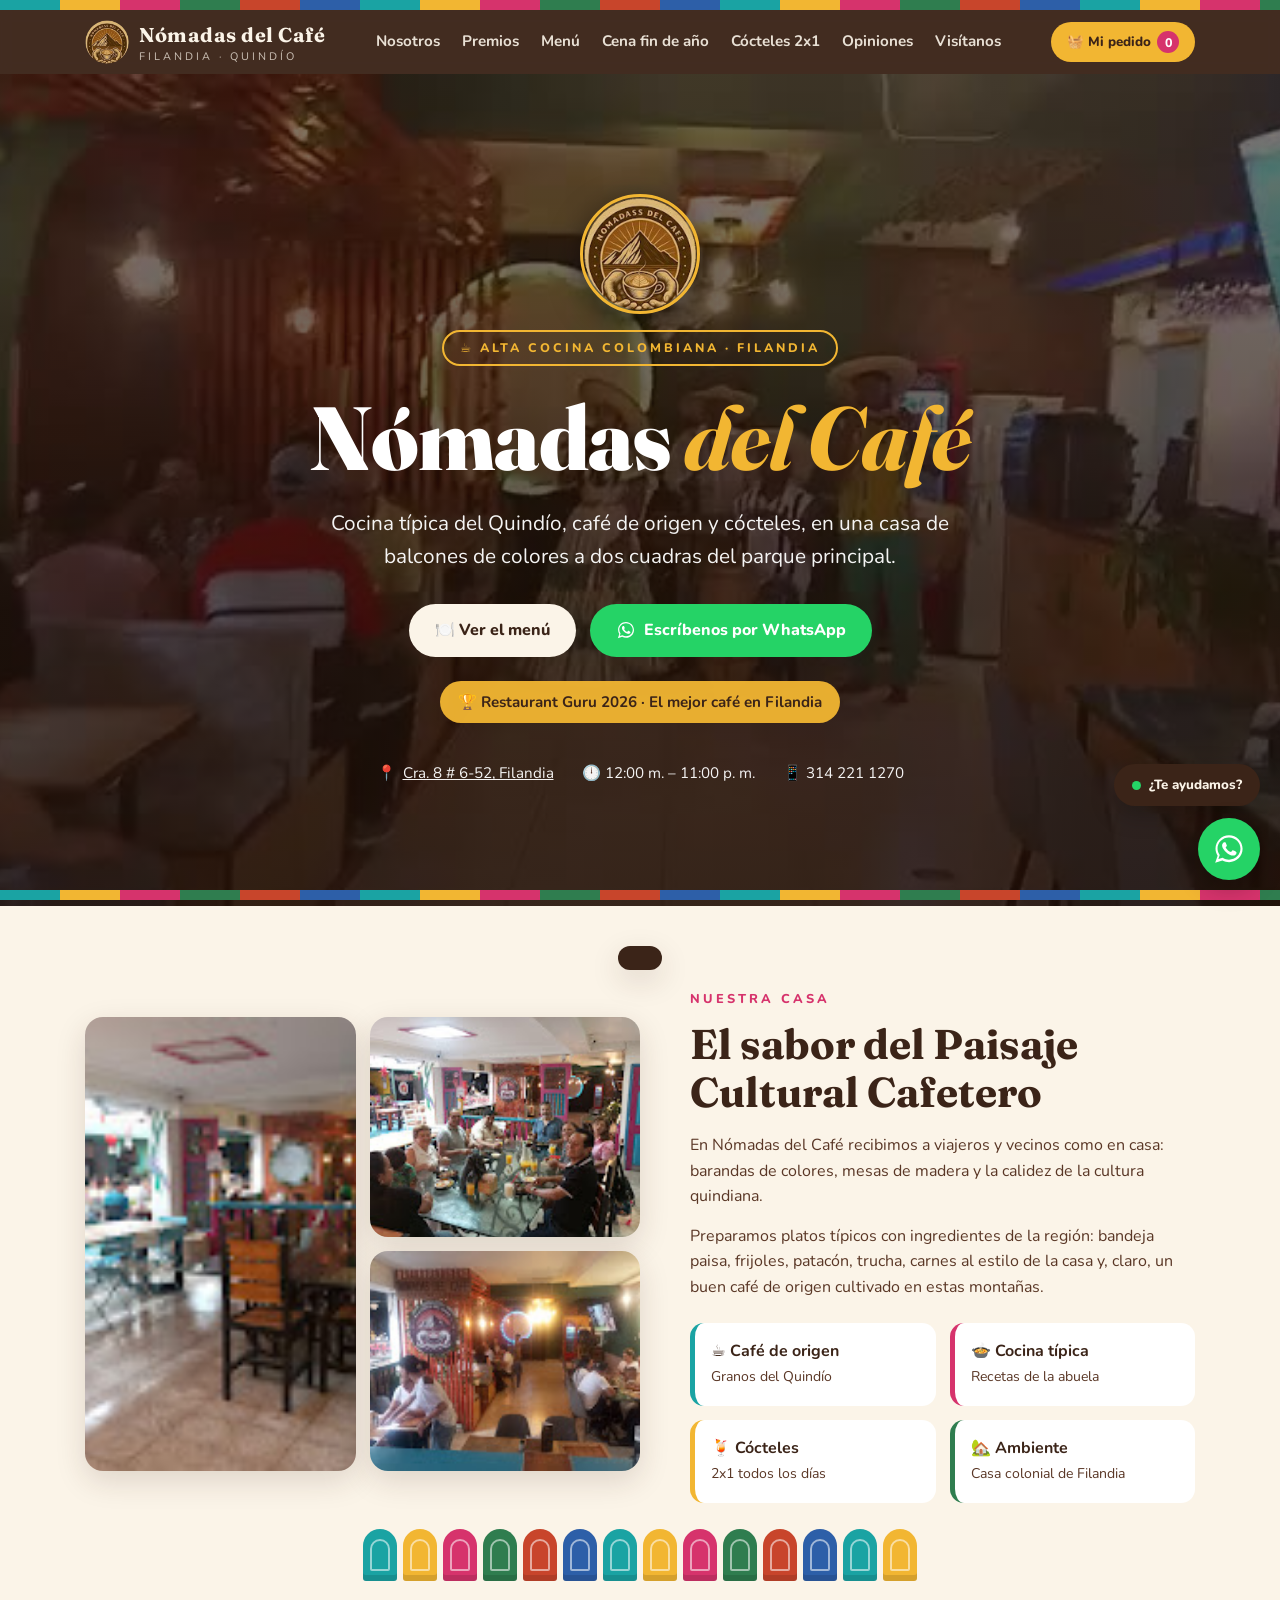
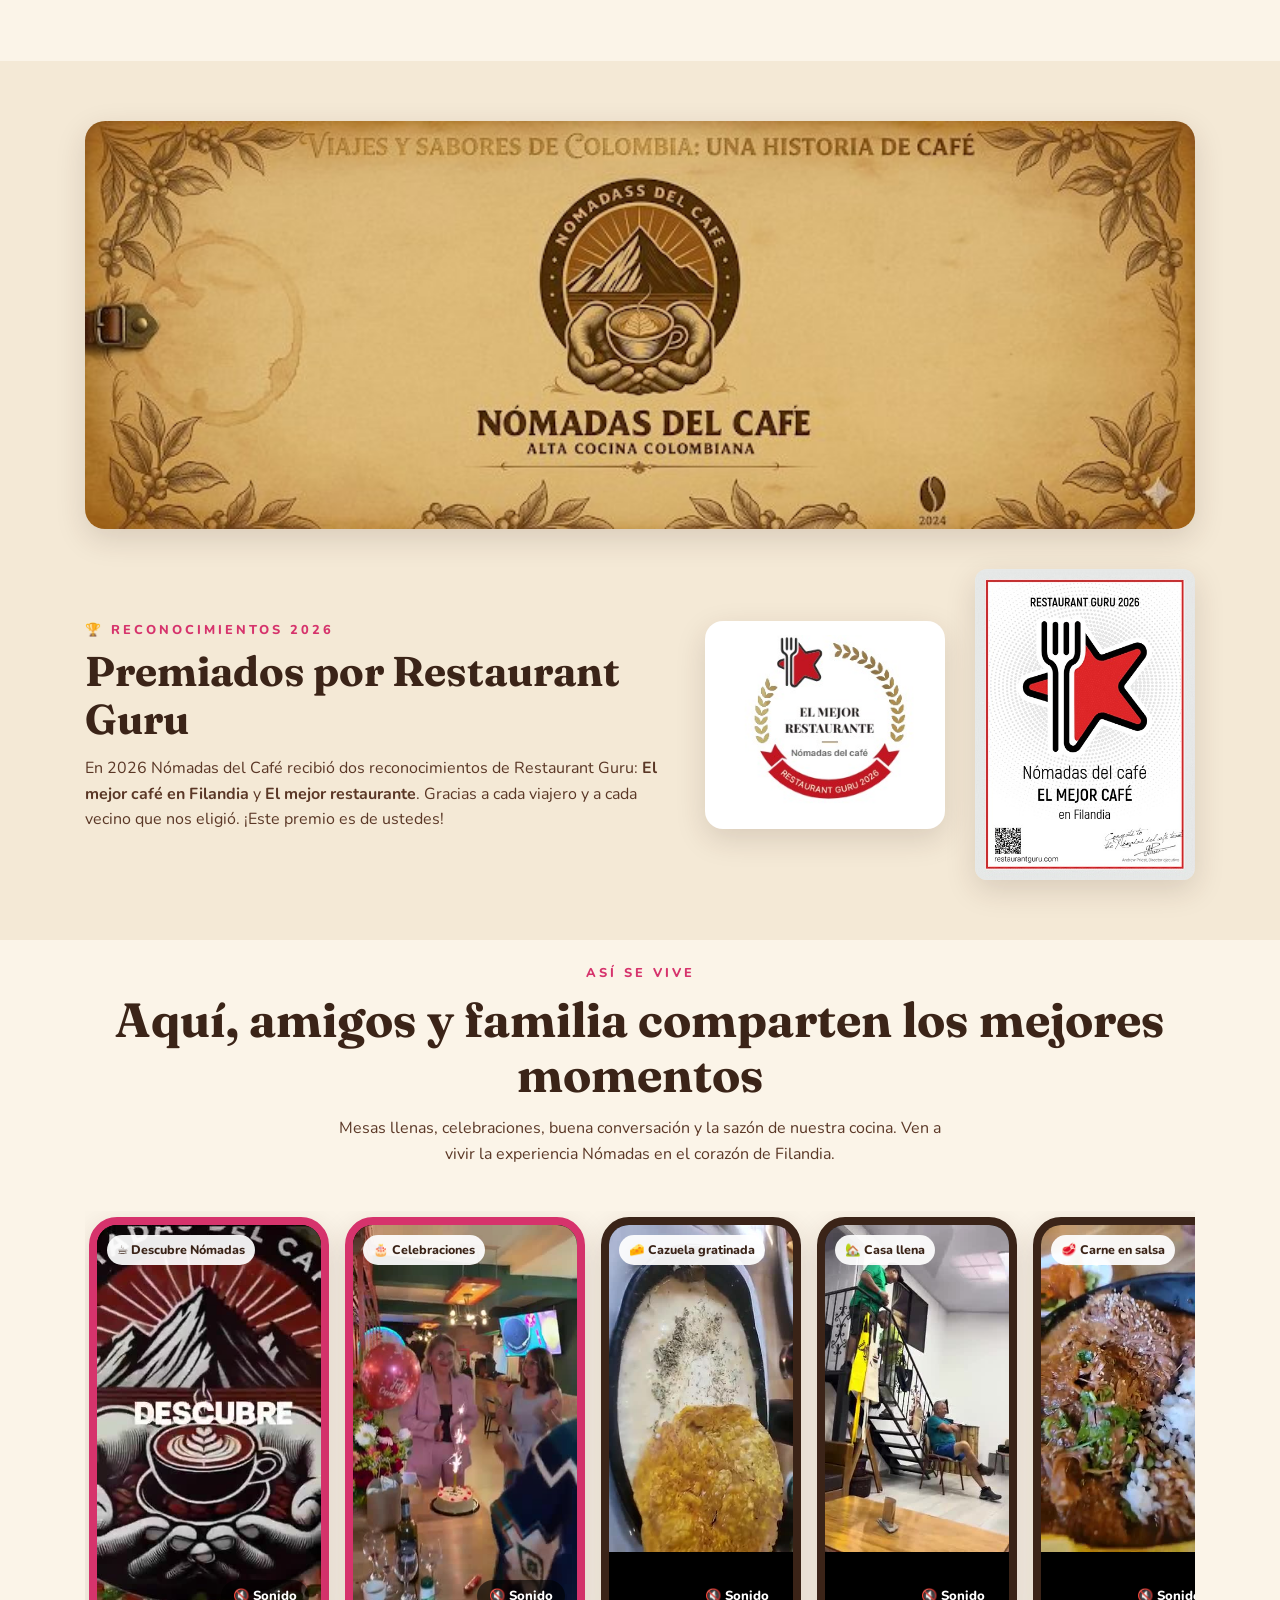
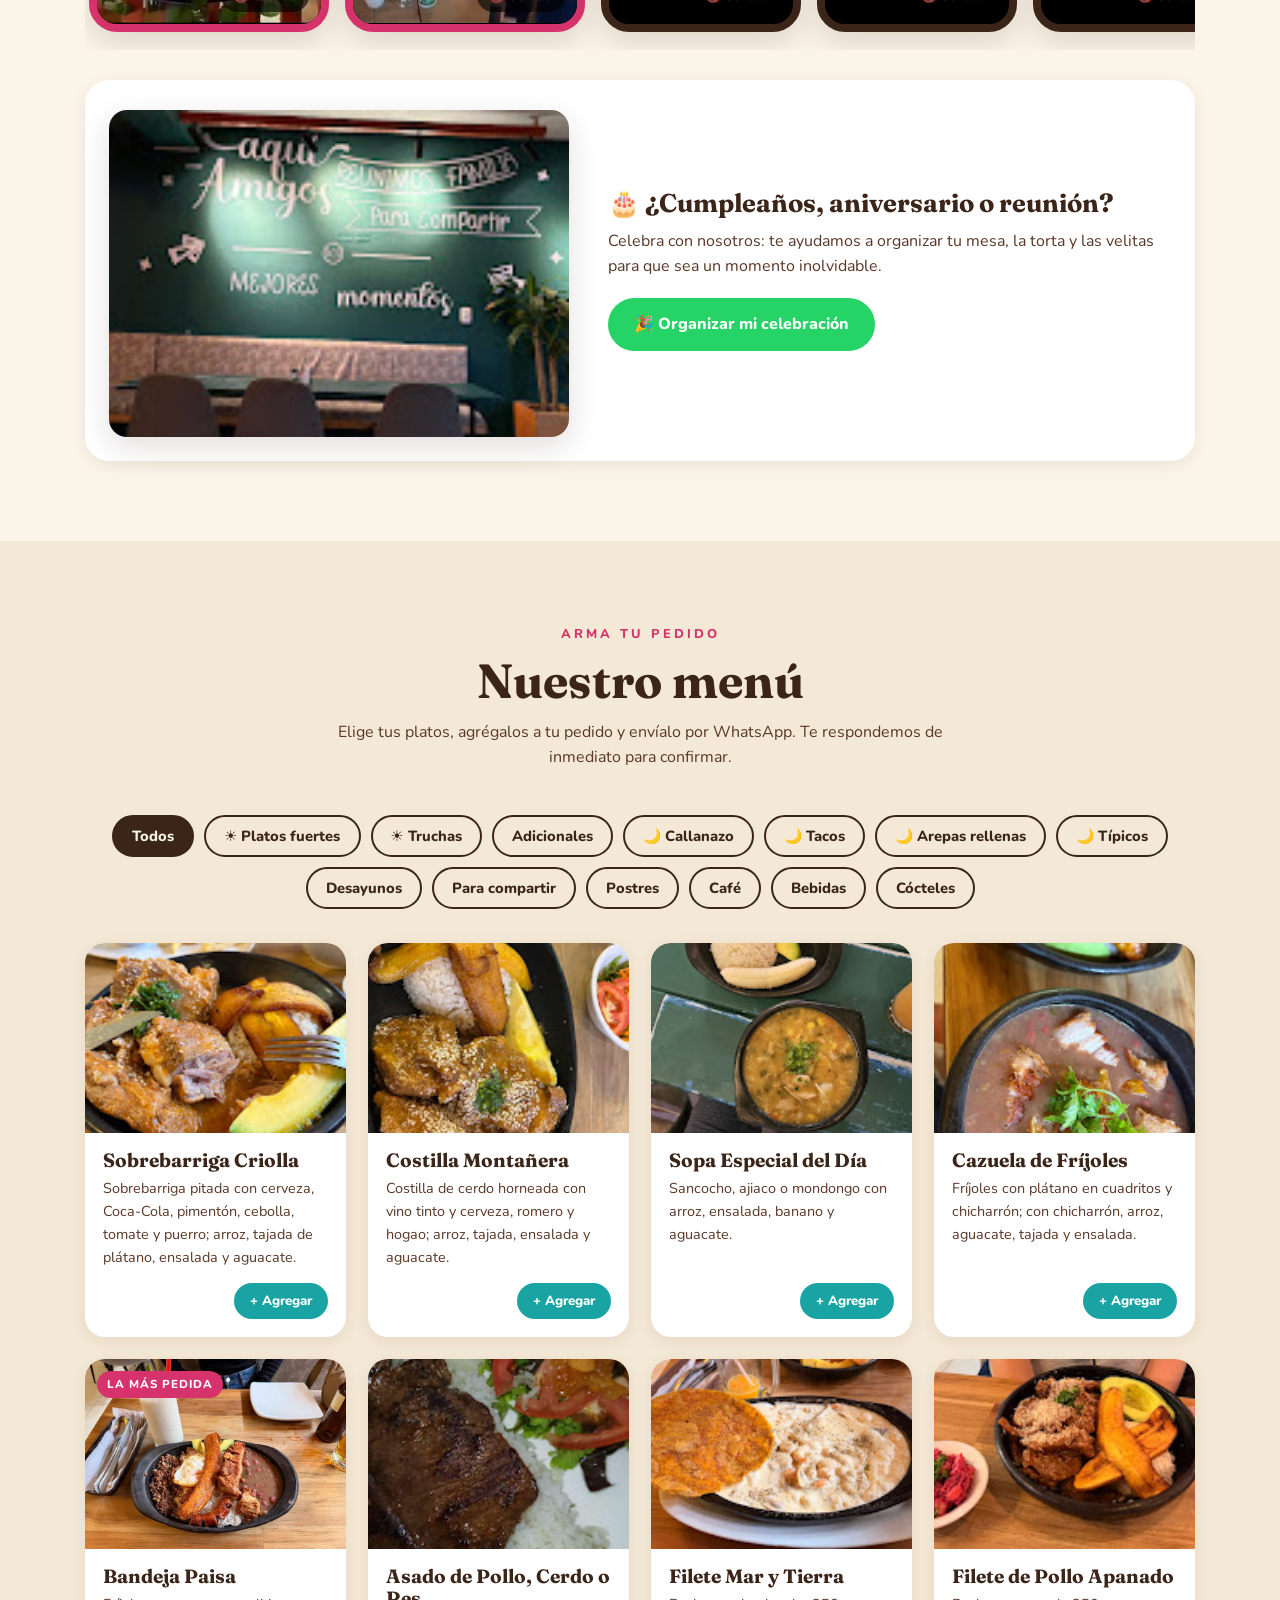
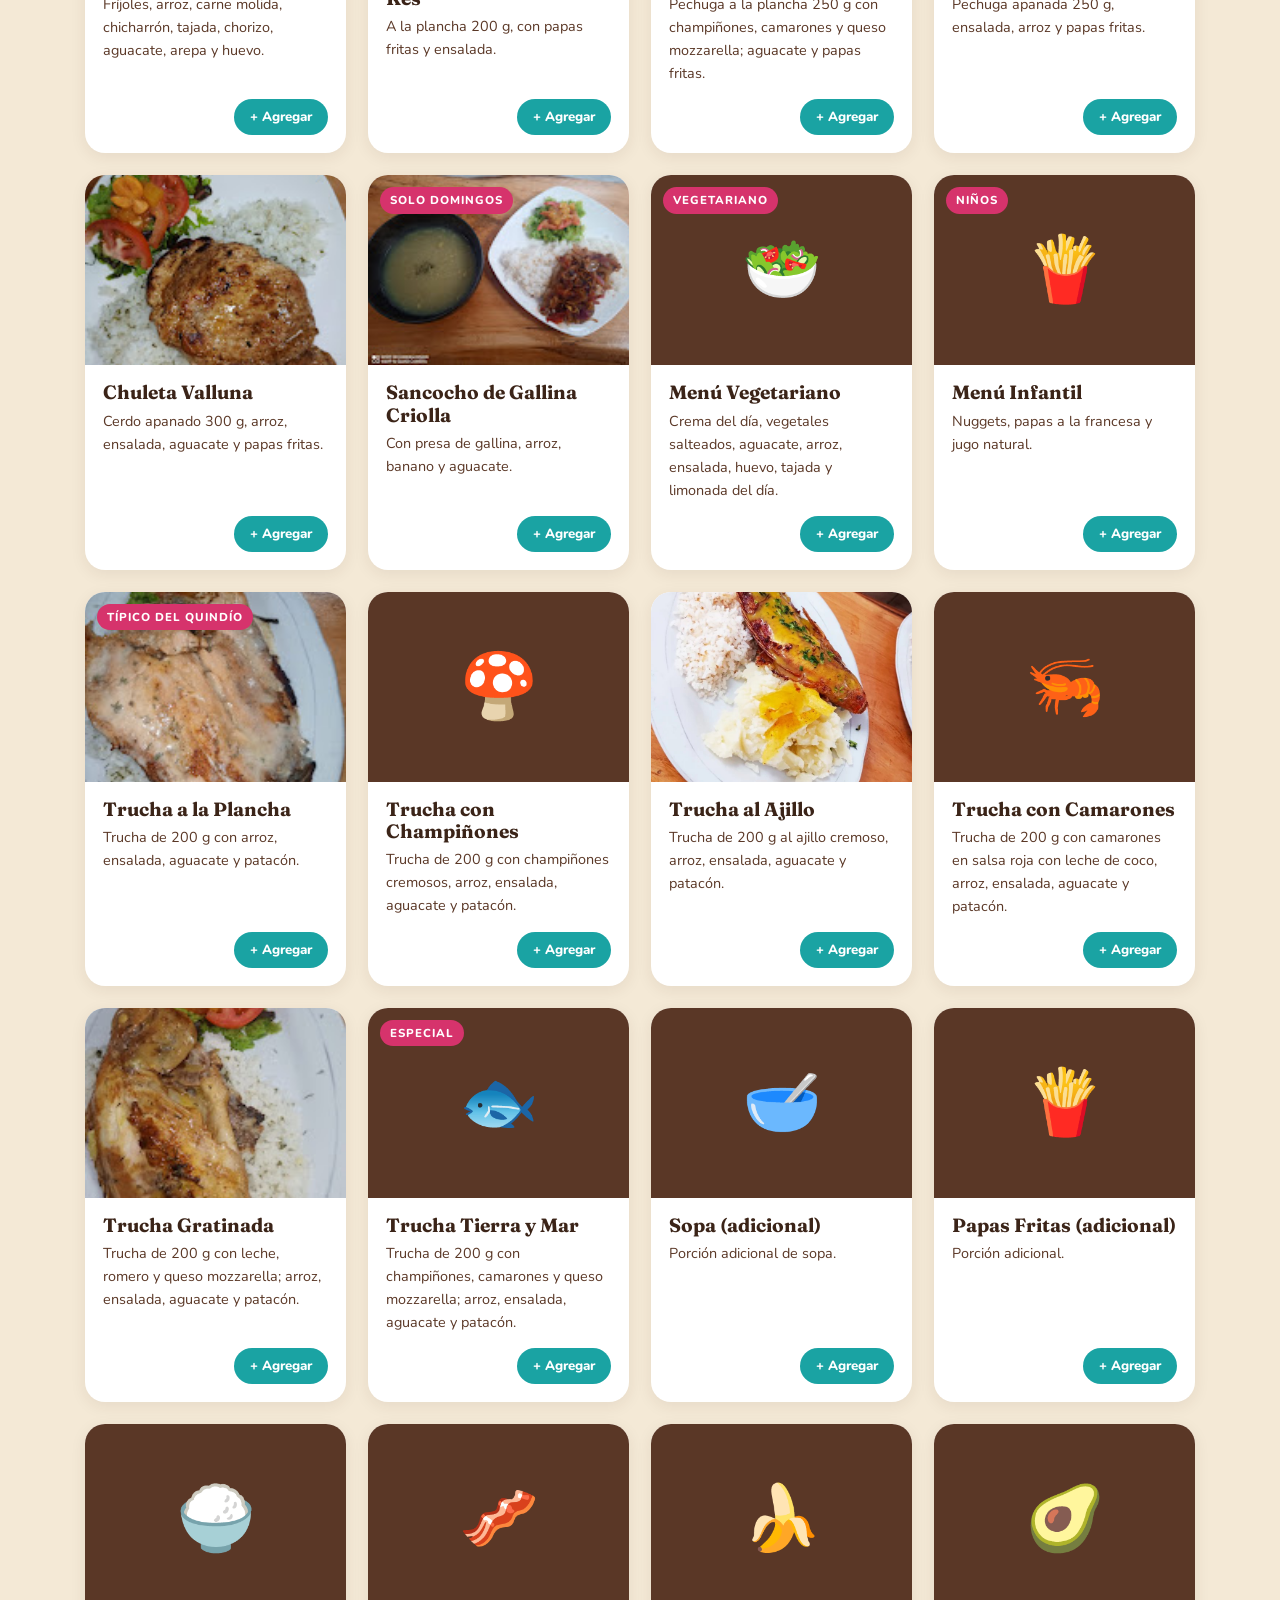
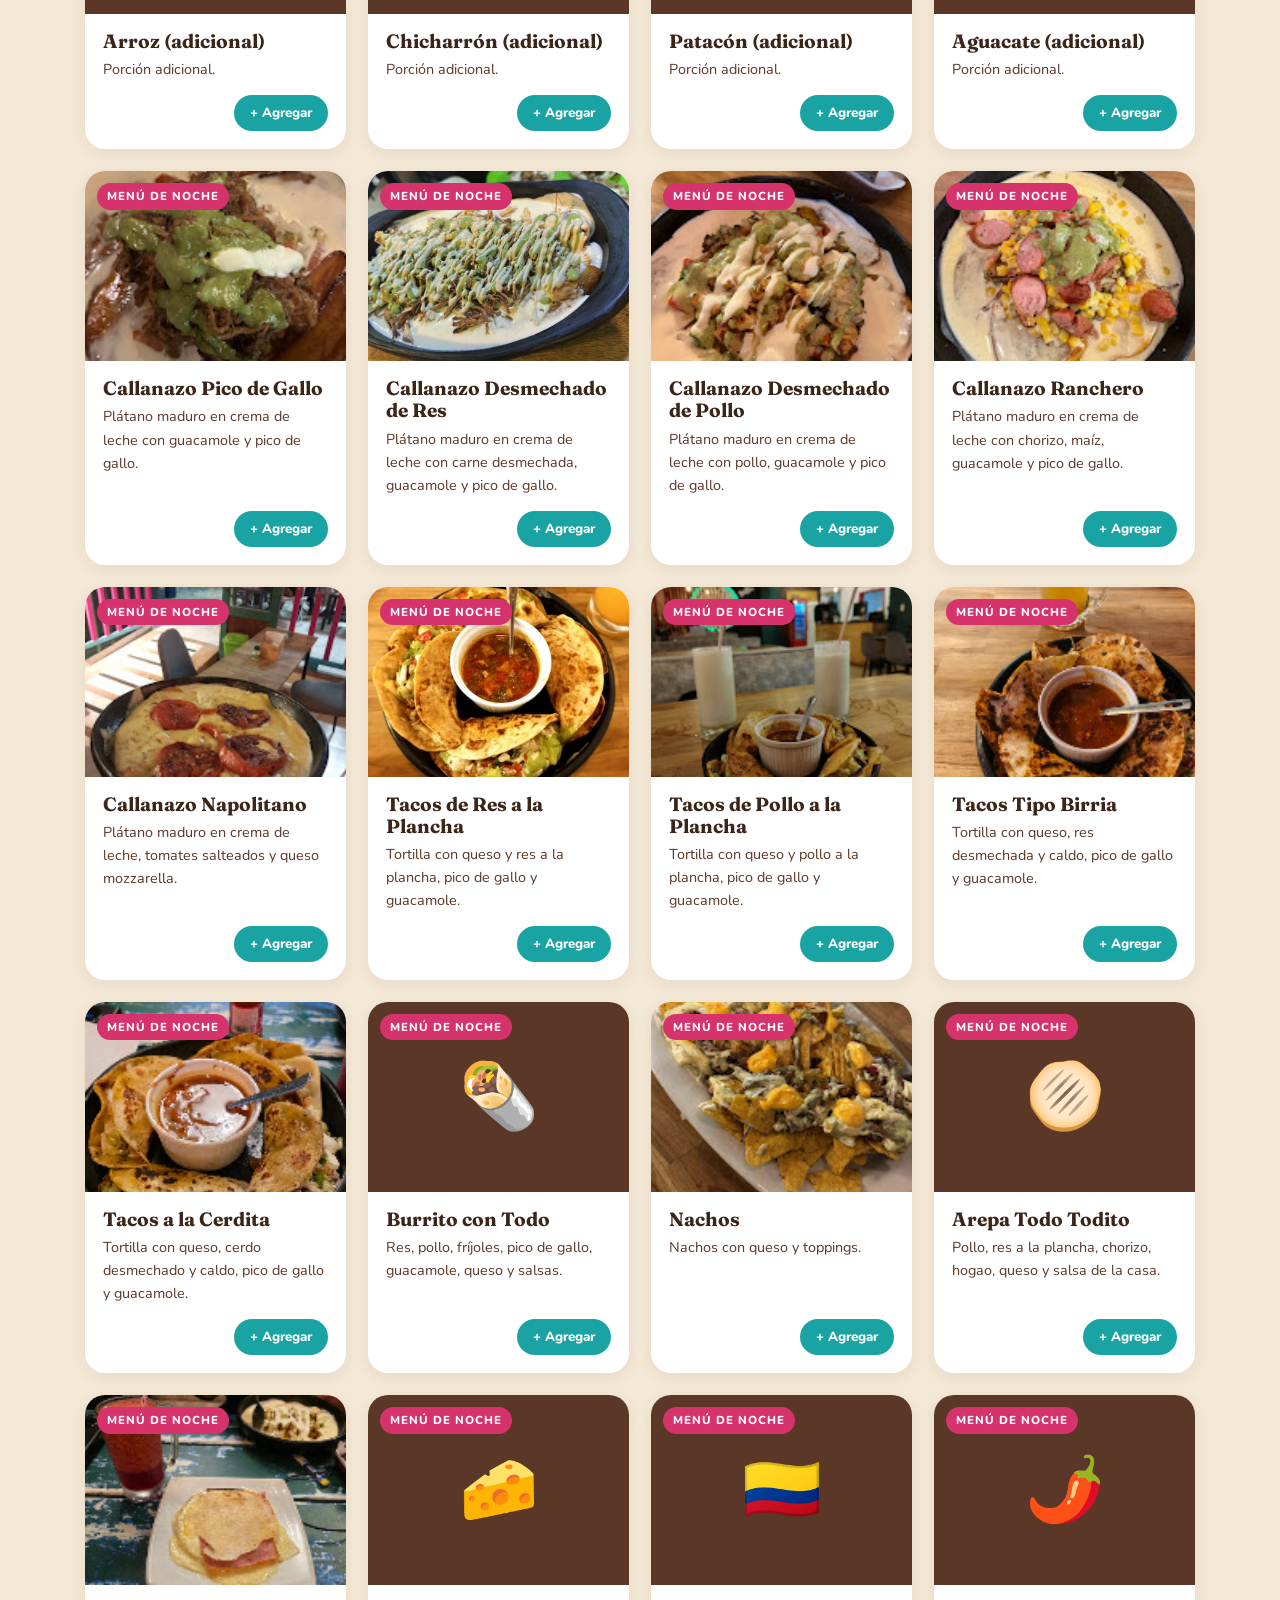
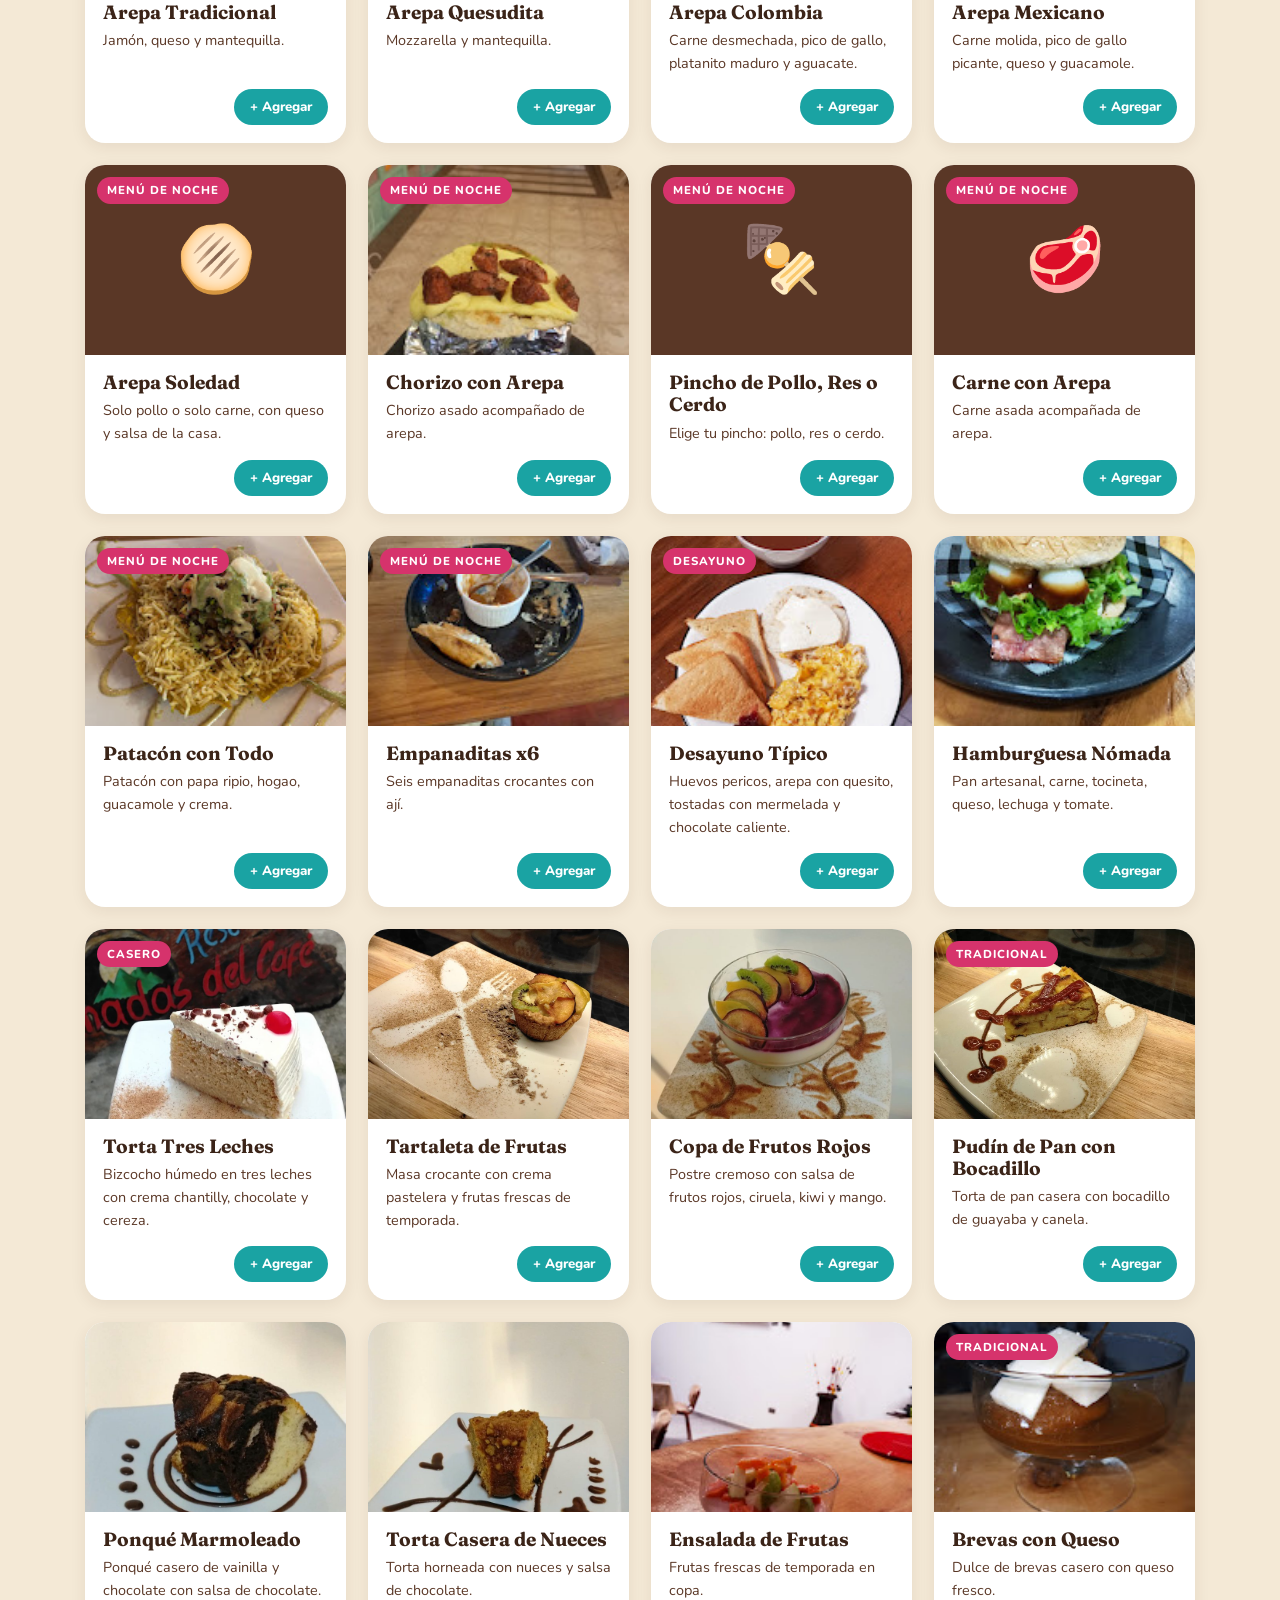
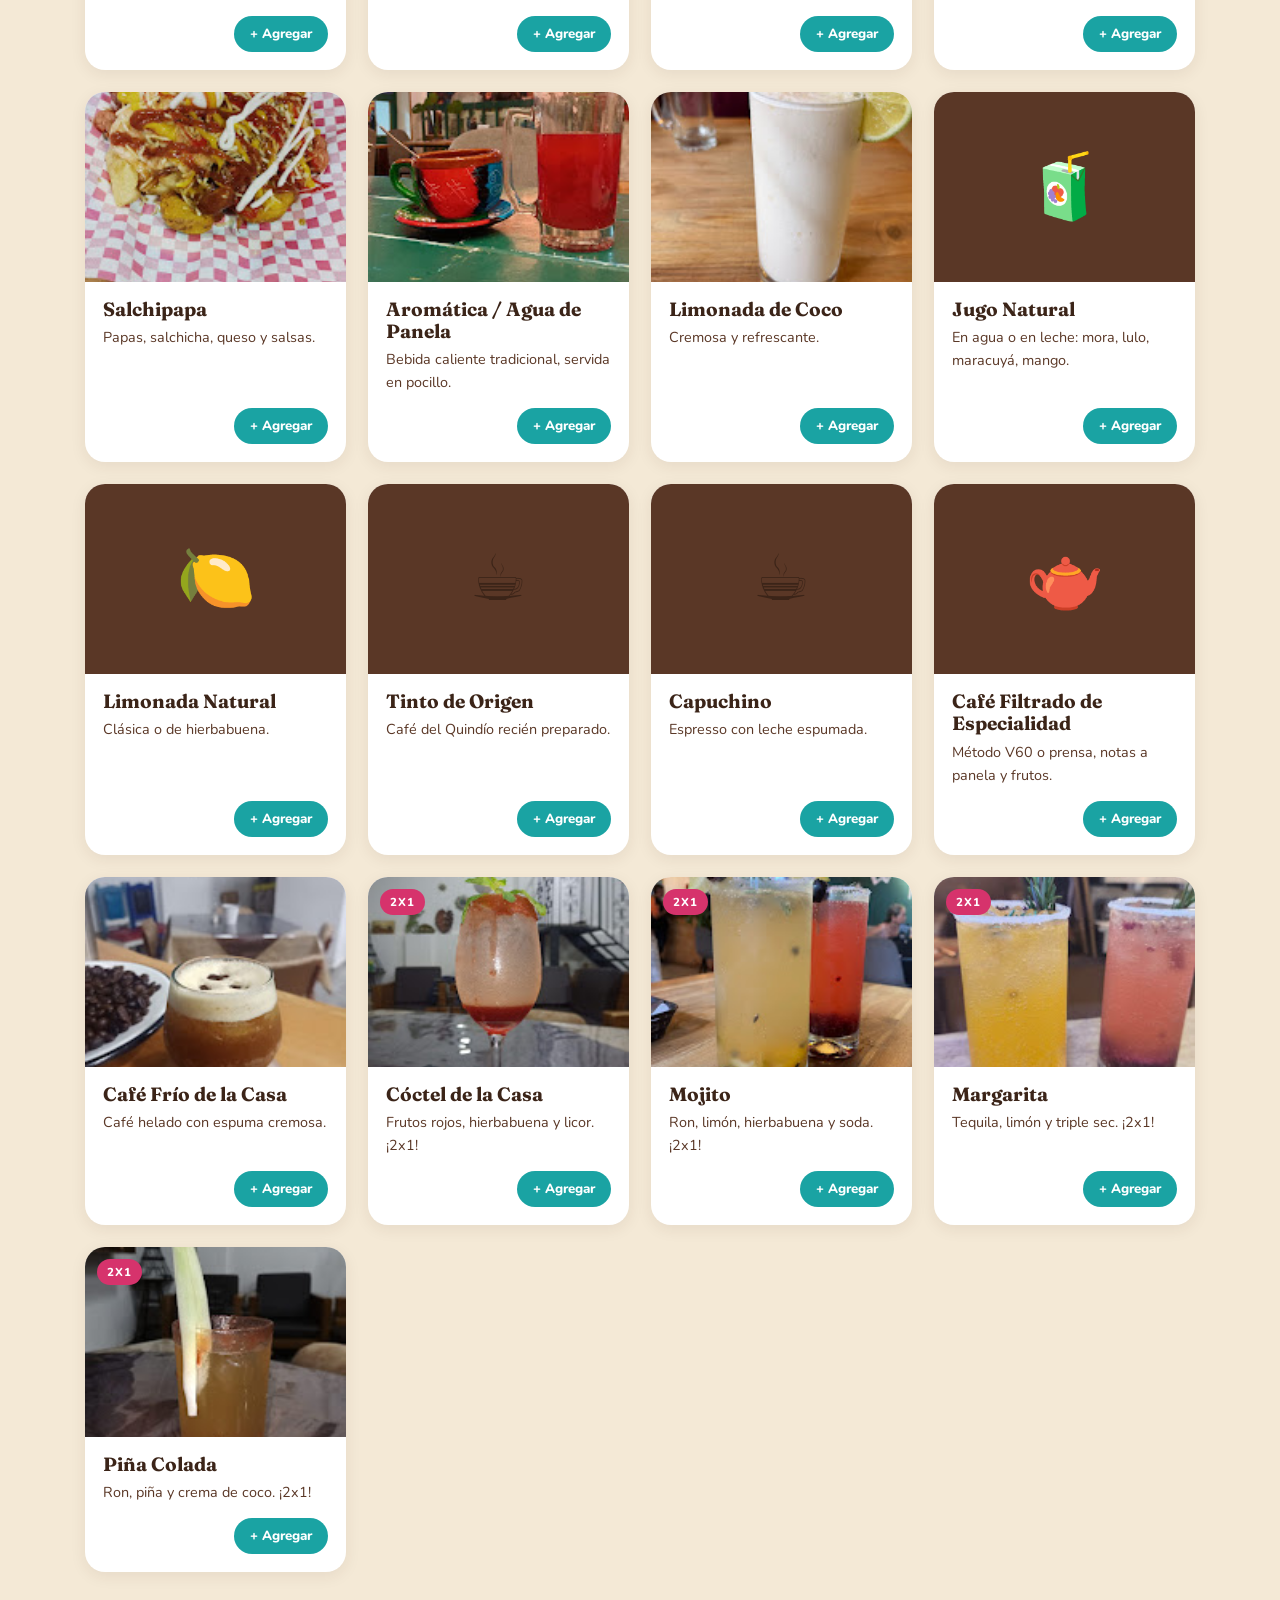
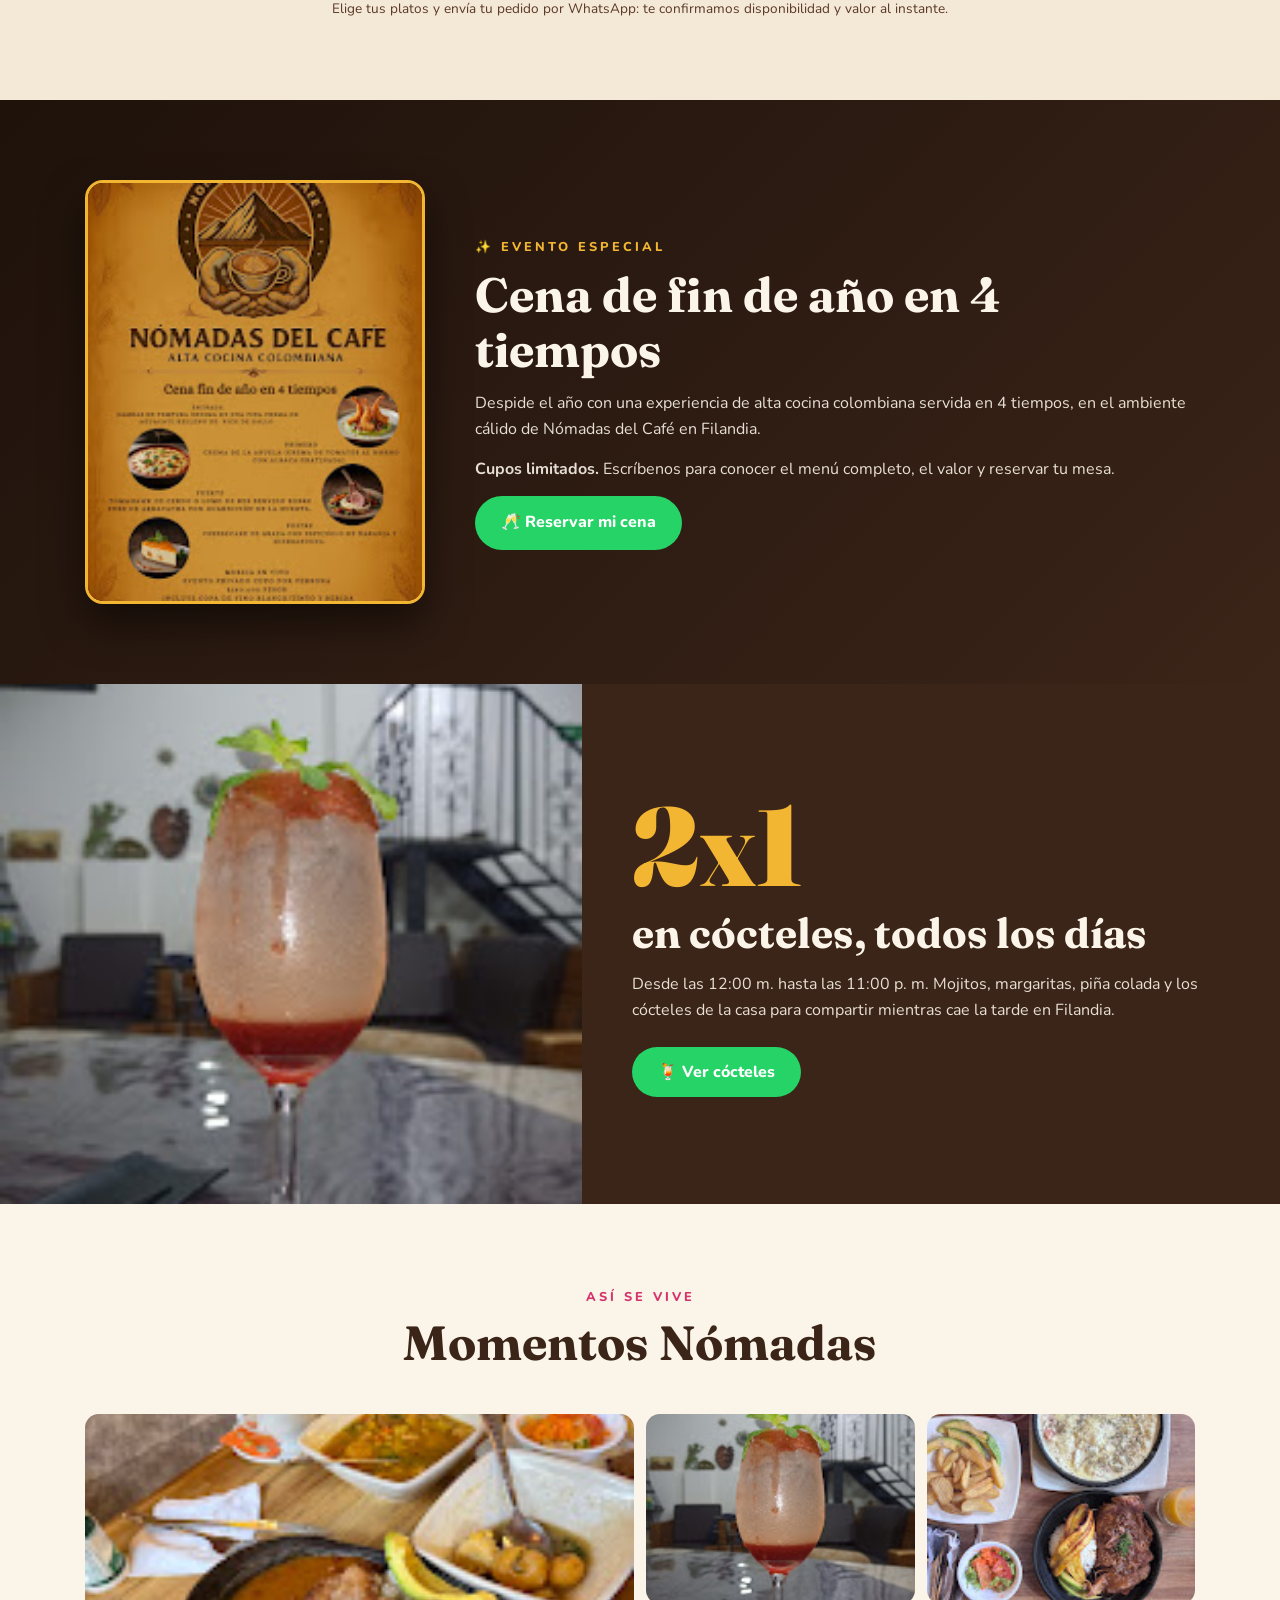
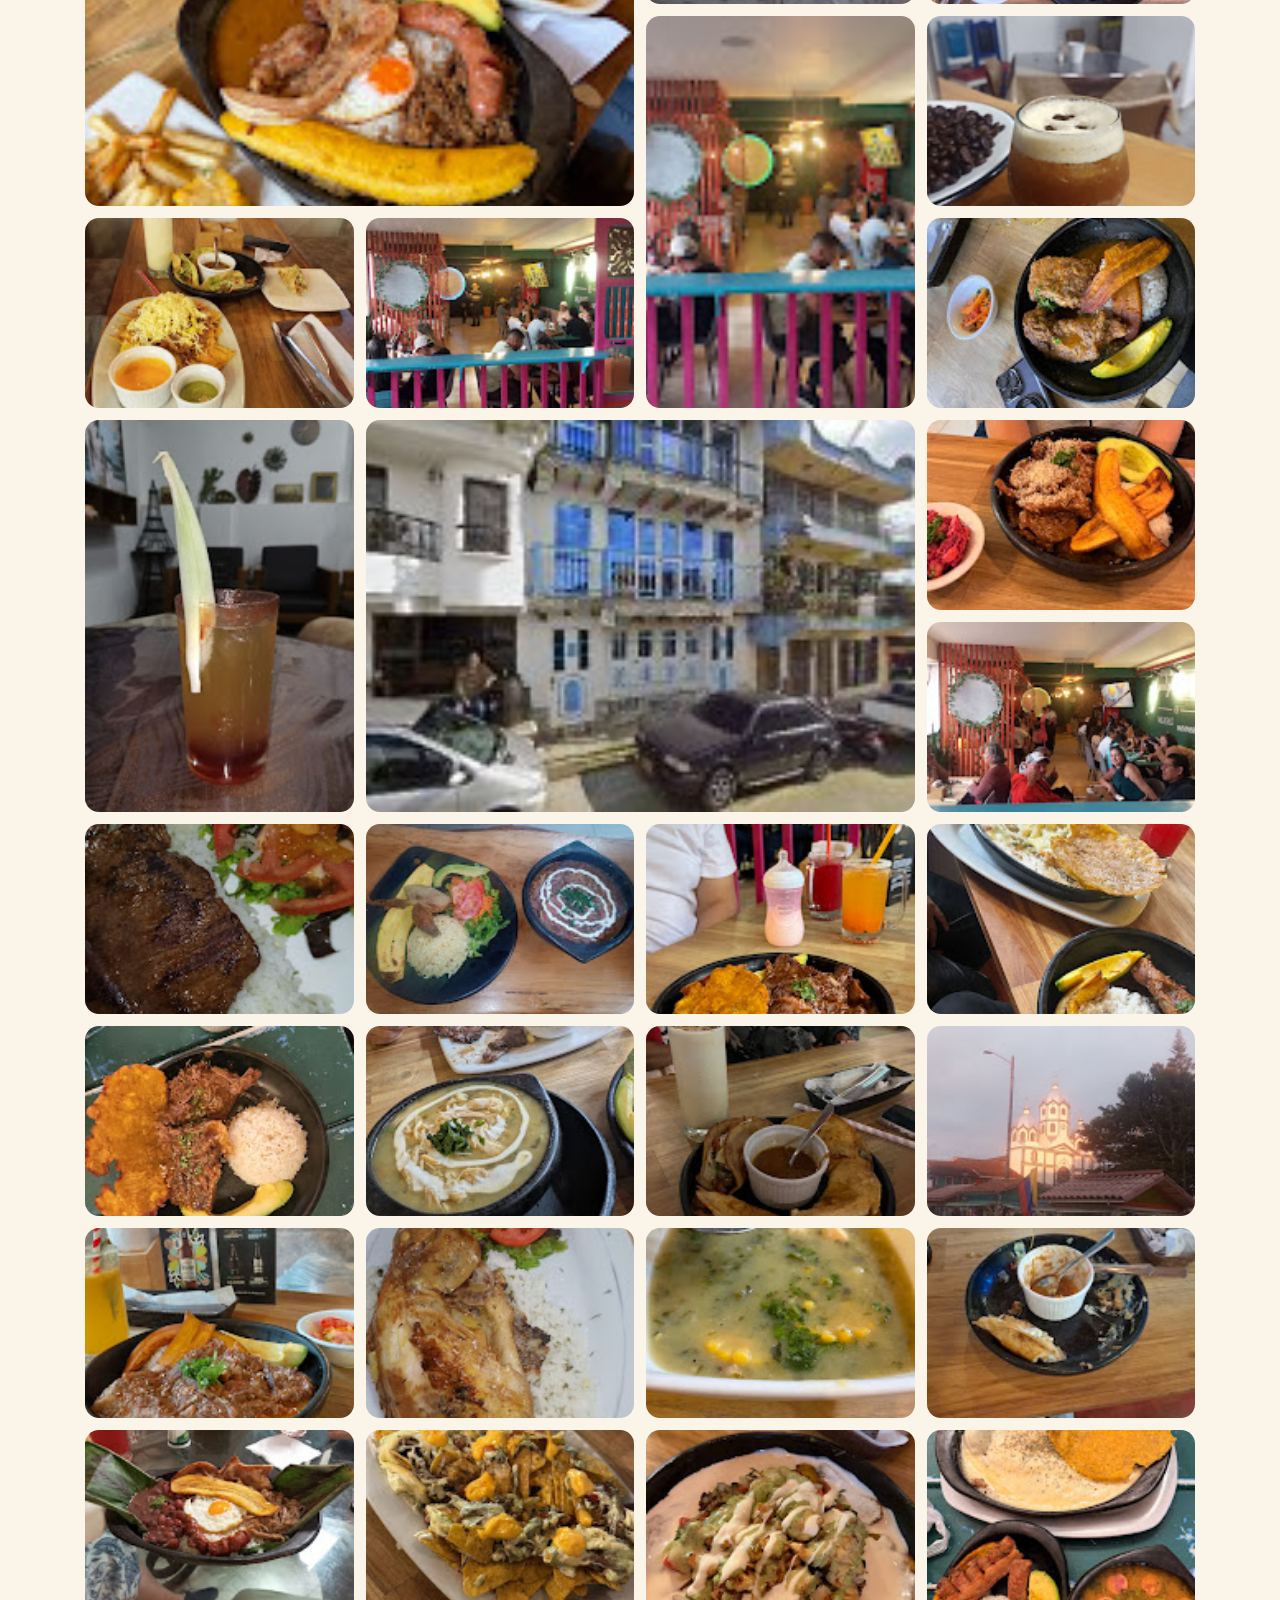
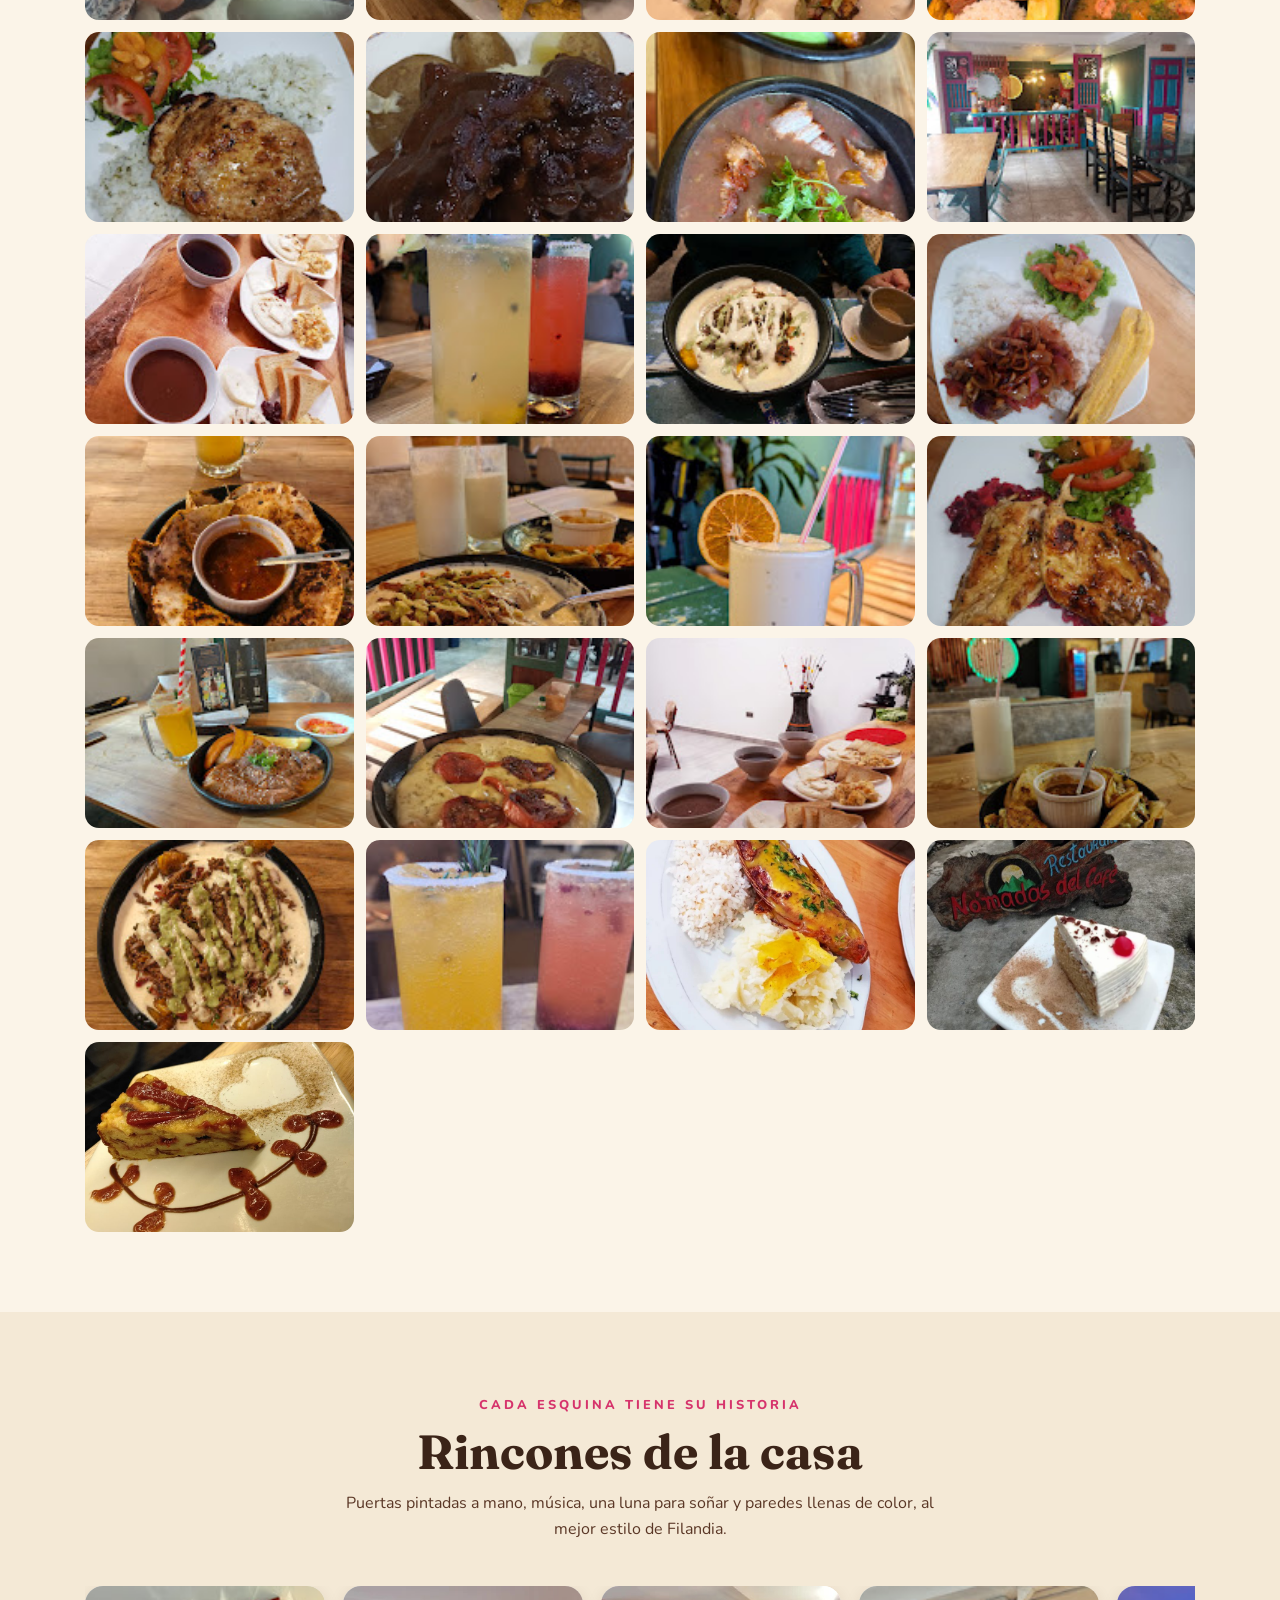
==== index.html @ 0eeca692 "Quitar precios del menú Co-Authored-By: Claude Opus 5.5 <noreply@anthropic.com> Claude-Session: http" ====
<!DOCTYPE html>
<html lang="es">
<head>
<meta charset="UTF-8">
<meta name="viewport" content="width=device-width, initial-scale=1">
<title>Nómadas del Café · Filandia, Quindío</title>
<meta name="description" content="Nómadas del Café: cocina típica del Quindío, café de origen y cócteles en el corazón de Filandia.">
<link rel="preconnect" href="https://fonts.googleapis.com">
<link rel="preconnect" href="https://fonts.gstatic.com" crossorigin>
<link href="https://fonts.googleapis.com/css2?family=Fraunces:opsz,wght@9..144,500;9..144,700;9..144,900&family=Nunito:wght@400;600;700;800&display=swap" rel="stylesheet">
<style>
:root{
  --cafe:#3b2418; --cafe2:#5a3726; --crema:#fbf4e8; --papel:#f4e9d6;
  --turquesa:#1aa3a3; --magenta:#d6336c; --amarillo:#f2b632; --rojo:#c8452b; --verde:#2f7d4f; --azul:#2d5fa8;
  --wa:#25d366; --wa2:#128c7e;
  --sombra:0 10px 30px rgba(59,36,24,.15);
}
*{box-sizing:border-box;margin:0;padding:0}
html{scroll-behavior:smooth}
body{font-family:'Nunito',system-ui,sans-serif;background:var(--crema);color:var(--cafe);line-height:1.6}
h1,h2,h3{font-family:'Fraunces',Georgia,serif;line-height:1.15}
img{display:block;max-width:100%}
a{color:inherit}
.wrap{max-width:1150px;margin:0 auto;padding:0 20px}

/* Franja de colores tipo balcones de Filandia */
.franja{height:10px;background:repeating-linear-gradient(90deg,var(--turquesa) 0 60px,var(--amarillo) 60px 120px,var(--magenta) 120px 180px,var(--verde) 180px 240px,var(--rojo) 240px 300px,var(--azul) 300px 360px)}

/* NAV */
header.nav{position:sticky;top:0;z-index:50;background:rgba(59,36,24,.96);backdrop-filter:blur(6px);color:var(--crema)}
.nav .wrap{display:flex;align-items:center;justify-content:space-between;height:64px}
.logo{display:flex;align-items:center;gap:10px;text-decoration:none}
.logo .grano{width:38px;height:38px;border-radius:50%;background:var(--amarillo);display:grid;place-items:center}
.logo b{font-family:'Fraunces',serif;font-size:1.25rem;letter-spacing:.5px}
.logo small{display:block;font-size:.68rem;letter-spacing:3px;text-transform:uppercase;opacity:.75;margin-top:-3px}
.nav ul{display:flex;gap:22px;list-style:none}
.nav ul a{text-decoration:none;font-weight:700;font-size:.95rem;opacity:.9}
.nav ul a:hover{color:var(--amarillo)}
.carrito-btn{position:relative;background:var(--amarillo);color:var(--cafe);border:0;border-radius:999px;padding:9px 16px;font-weight:800;cursor:pointer;font-family:inherit;display:flex;align-items:center;gap:6px}
.carrito-btn .num{background:var(--magenta);color:#fff;border-radius:999px;min-width:22px;height:22px;display:grid;place-items:center;font-size:.78rem;padding:0 5px}
@media(max-width:760px){.nav ul{display:none}.logo b{font-size:1.02rem;white-space:nowrap}.logo small{display:none}.carrito-btn{padding:8px 12px;white-space:nowrap;font-size:.9rem}}

/* HERO */
.hero{position:relative;min-height:88vh;display:grid;place-items:center;color:#fff;text-align:center;overflow:hidden}
.hero .bg{position:absolute;inset:0;background:url([data-uri]) center 30%/cover;filter:blur(2px) saturate(1.2);transform:scale(1.08)}

.hero-video{position:absolute;inset:0;width:100%;height:100%;object-fit:cover}
.hero-logo{width:120px;height:120px;border-radius:50%;margin:0 auto 16px;box-shadow:0 10px 30px rgba(0,0,0,.5);border:3px solid var(--amarillo)}
.premio-hero{display:inline-block;margin-top:24px;background:rgba(242,182,50,.95);color:var(--cafe);padding:9px 18px;border-radius:999px;font-weight:700;font-size:.95rem}

/* PREMIOS */
.premios{background:var(--papel);padding:60px 0}
.banner-historia{width:100%;border-radius:20px;box-shadow:var(--sombra);margin-bottom:40px}
.premios .grid{display:grid;grid-template-columns:1fr auto auto;gap:30px;align-items:center}
.premios h2{font-size:clamp(1.9rem,4vw,2.6rem);margin:6px 0 12px}
.premios p{color:var(--cafe2)}
.premios .pre{color:var(--magenta);font-weight:800;letter-spacing:3px;text-transform:uppercase;font-size:.8rem}
.premios .p1{width:240px;background:#fff;border-radius:18px;padding:14px;box-shadow:var(--sombra)}
.premios .p2{width:220px;border-radius:12px;box-shadow:var(--sombra)}
@media(max-width:860px){.premios .grid{grid-template-columns:1fr 1fr;text-align:center}.premios .grid>div:first-child{grid-column:span 2}.premios .p1,.premios .p2{width:100%;max-width:220px;margin:0 auto}}

/* VIDEO */
.video .grid{display:grid;grid-template-columns:auto 1fr;gap:50px;align-items:center}
.reels{display:flex;gap:16px;overflow-x:auto;scroll-snap-type:x mandatory;padding:6px 4px 18px;justify-content:safe center}
.reels .marco{flex:0 0 200px;scroll-snap-align:center}
.reels .marco.destacado{flex-basis:240px;border-color:var(--magenta)}
.etq{position:absolute;top:10px;left:10px;background:rgba(255,255,255,.92);color:var(--cafe);font-weight:800;font-size:.78rem;padding:5px 10px;border-radius:999px}
.celebra{display:grid;grid-template-columns:1fr 1.2fr;gap:30px;align-items:center;background:#fff;border-radius:24px;padding:24px;margin-top:30px;box-shadow:0 4px 16px rgba(59,36,24,.08)}
.celebra h3{font-size:1.6rem;margin-bottom:10px}
.celebra p{color:var(--cafe2);margin-bottom:16px}
.celebra .mural{margin:0;max-width:100%}
@media(max-width:760px){.celebra{grid-template-columns:1fr;text-align:center}.reels{justify-content:flex-start}}
.video .marco{border-radius:28px;overflow:hidden;box-shadow:var(--sombra);border:8px solid var(--cafe);background:#000;position:relative}
.video video{width:100%;aspect-ratio:9/16;display:block;object-fit:cover}
.video .sonido{position:absolute;bottom:12px;right:12px;background:rgba(0,0,0,.6);color:#fff;border:0;border-radius:999px;padding:7px 12px;font-weight:800;cursor:pointer;font-family:inherit;font-size:.82rem}
.video h2{font-size:clamp(1.9rem,4vw,2.6rem);margin-bottom:14px}
.video p{color:var(--cafe2);margin-bottom:18px}
.video .mural{width:100%;max-width:460px;border-radius:18px;margin-top:6px;box-shadow:var(--sombra)}
@media(max-width:760px){.video .grid{grid-template-columns:1fr;justify-items:center;text-align:center}.reels .marco{flex-basis:170px;border-width:5px}.reels .marco.destacado{flex-basis:200px}.video .mural{margin:6px auto 0}}

/* OPINIONES */
.opiniones .grid{display:grid;grid-template-columns:auto 1fr;gap:50px;align-items:center}
.opiniones .op-video{width:280px;border:8px solid var(--cafe);border-radius:28px;overflow:hidden;position:relative;box-shadow:var(--sombra)}
.opiniones .op-video video{width:100%;aspect-ratio:9/16;object-fit:cover;display:block}
.opiniones h2{font-size:clamp(1.9rem,4vw,2.6rem);margin-bottom:18px}
.op-card{background:#fff;border-radius:16px;padding:16px 20px;margin-bottom:12px;box-shadow:0 4px 16px rgba(59,36,24,.08);border-left:5px solid var(--amarillo)}
.op-card .estrellas{color:var(--amarillo);letter-spacing:2px}
.op-card p{font-family:'Fraunces',serif;font-style:italic;font-size:1.1rem;margin:4px 0}
.op-card span{font-size:.85rem;color:var(--cafe2);font-weight:700}
@media(max-width:760px){.opiniones .grid{grid-template-columns:1fr;justify-items:center}.opiniones .op-video{width:240px}}

/* MAPA */
.mapa{position:relative;margin-top:26px;border-radius:22px;overflow:hidden;box-shadow:var(--sombra);background:#e8dcc6;min-height:360px}
.mapa iframe{width:100%;height:400px;border:0;display:block}
.mapa-btn{position:absolute;left:50%;bottom:18px;transform:translateX(-50%);white-space:nowrap}
.mapa-btn:hover{transform:translateX(-50%) translateY(-2px)}

/* CENA */
.cena{background:linear-gradient(135deg,#1e120b,#3b2418);color:var(--crema)}
.cena .grid{display:grid;grid-template-columns:340px 1fr;gap:50px;align-items:center}
.cena img{width:100%;border-radius:18px;box-shadow:0 20px 40px rgba(0,0,0,.5);border:3px solid var(--amarillo)}
.cena .pre{color:var(--amarillo);font-weight:800;letter-spacing:3px;text-transform:uppercase;font-size:.8rem}
.cena h2{font-size:clamp(2rem,5vw,3rem);margin:8px 0 14px}
.cena p{opacity:.9;margin-bottom:14px}
@media(max-width:760px){.cena .grid{grid-template-columns:1fr;text-align:center}.cena img{max-width:300px;margin:0 auto}}

/* RINCONES */
.rincones{background:var(--papel)}
.carrusel{display:flex;gap:18px;overflow-x:auto;scroll-snap-type:x mandatory;padding-bottom:14px}
.carrusel figure{flex:0 0 240px;scroll-snap-align:start;background:#fff;border-radius:18px;overflow:hidden;box-shadow:0 4px 16px rgba(59,36,24,.1)}
.carrusel img{width:100%;height:320px;object-fit:cover}
.carrusel figcaption{padding:12px 14px;font-family:'Fraunces',serif;font-weight:700}

/* CLIENTES */
.clientes{background:var(--cafe);color:var(--crema)}
.clientes .titulo p{color:var(--papel);opacity:.85}
.clientes .titulo .pre{color:var(--amarillo)}
.clientes .fotos{display:grid;grid-template-columns:repeat(4,1fr);gap:14px}
.clientes figure{border-radius:16px;overflow:hidden;background:#fff;padding:8px 8px 12px;transform:rotate(-1.5deg);box-shadow:0 10px 24px rgba(0,0,0,.3)}
.clientes figure:nth-child(even){transform:rotate(1.5deg)}
.clientes figure img{width:100%;height:240px;object-fit:cover;border-radius:10px}
.clientes figcaption{color:var(--cafe);text-align:center;font-family:'Fraunces',serif;font-weight:700;font-size:.95rem;margin-top:8px}
@media(max-width:760px){.clientes .fotos{grid-template-columns:1fr 1fr}.clientes figure img{height:180px}}
.hero::after{content:"";position:absolute;inset:0;background:linear-gradient(180deg,rgba(30,16,8,.55),rgba(30,16,8,.8))}
.hero .cont{position:relative;z-index:2;padding:40px 20px;max-width:820px}
.hero .sello{display:inline-block;border:2px solid var(--amarillo);color:var(--amarillo);padding:6px 16px;border-radius:999px;font-weight:800;letter-spacing:3px;font-size:.78rem;text-transform:uppercase;margin-bottom:20px}
.hero h1{font-size:clamp(2.8rem,8vw,5.6rem);font-weight:900;letter-spacing:-1px}
.hero h1 em{font-style:italic;color:var(--amarillo);font-weight:700}
.hero p{font-size:clamp(1.05rem,2.4vw,1.3rem);margin:18px auto 30px;max-width:620px;opacity:.95}
.btns{display:flex;gap:14px;justify-content:center;flex-wrap:wrap}
.btn{display:inline-flex;align-items:center;gap:8px;padding:14px 26px;border-radius:999px;font-weight:800;text-decoration:none;border:0;cursor:pointer;font-family:inherit;font-size:1rem;transition:transform .15s,box-shadow .15s}
.btn:hover{transform:translateY(-2px);box-shadow:var(--sombra)}
.btn-wa{background:var(--wa);color:#fff}
.btn-claro{background:var(--crema);color:var(--cafe)}
.hero .datos{display:flex;gap:28px;justify-content:center;flex-wrap:wrap;margin-top:38px;font-size:.95rem;opacity:.95}
.hero .datos span{display:flex;align-items:center;gap:7px}

/* Puertas de colores (SVG) */
.puertas{display:flex;justify-content:center;gap:6px;padding:26px 0 0;flex-wrap:wrap}
.puertas div{width:34px;height:52px;border-radius:17px 17px 3px 3px;position:relative;box-shadow:inset 0 -6px 0 rgba(0,0,0,.12)}
.puertas div::after{content:"";position:absolute;left:7px;right:7px;top:10px;bottom:10px;border:2px solid rgba(255,255,255,.55);border-radius:10px 10px 2px 2px}

section{padding:80px 0}
.titulo{text-align:center;margin-bottom:44px}
.titulo .pre{color:var(--magenta);font-weight:800;letter-spacing:3px;text-transform:uppercase;font-size:.8rem}
.titulo h2{font-size:clamp(2rem,5vw,3rem);margin-top:6px}
.titulo p{max-width:620px;margin:12px auto 0;color:var(--cafe2)}

/* NOSOTROS */
.nosotros .grid{display:grid;grid-template-columns:1.1fr 1fr;gap:50px;align-items:center}
.collage{display:grid;grid-template-columns:1fr 1fr;gap:14px}
.collage img{width:100%;height:220px;object-fit:cover;border-radius:18px;box-shadow:var(--sombra)}
.collage img:first-child{grid-row:span 2;height:454px}
.nosotros h2{font-size:clamp(1.9rem,4vw,2.6rem);margin-bottom:16px}
.nosotros p{margin-bottom:14px;color:var(--cafe2)}
.pilares{display:grid;grid-template-columns:1fr 1fr;gap:14px;margin-top:22px}
.pilar{background:#fff;border-radius:14px;padding:16px;border-left:5px solid var(--turquesa)}
.pilar:nth-child(2){border-color:var(--magenta)}.pilar:nth-child(3){border-color:var(--amarillo)}.pilar:nth-child(4){border-color:var(--verde)}
.pilar b{display:block;font-size:1rem}
.pilar span{font-size:.88rem;color:var(--cafe2)}
@media(max-width:860px){.nosotros .grid{grid-template-columns:1fr}.collage img:first-child{height:300px}.collage img{height:143px}}

/* MENÚ */
.menu{background:var(--papel);position:relative}
.filtros{display:flex;gap:10px;justify-content:center;flex-wrap:wrap;margin-bottom:34px}
.filtro{border:2px solid var(--cafe);background:transparent;color:var(--cafe);padding:9px 18px;border-radius:999px;font-weight:800;cursor:pointer;font-family:inherit;font-size:.92rem}
.filtro.on{background:var(--cafe);color:var(--crema)}
.productos{display:grid;grid-template-columns:repeat(auto-fill,minmax(250px,1fr));gap:22px}
.prod{background:#fff;border-radius:20px;overflow:hidden;box-shadow:0 4px 16px rgba(59,36,24,.08);display:flex;flex-direction:column;transition:transform .2s}
.prod:hover{transform:translateY(-4px)}
.prod .foto{height:190px;position:relative;background:var(--cafe2)}
.prod .foto img{width:100%;height:100%;object-fit:cover}
.prod .foto .icono{width:100%;height:100%;display:grid;place-items:center;font-size:4rem}
.prod .tag{position:absolute;top:12px;left:12px;background:var(--magenta);color:#fff;font-size:.72rem;font-weight:800;padding:4px 10px;border-radius:999px;letter-spacing:1px;text-transform:uppercase}
.prod .info{padding:16px 18px 18px;display:flex;flex-direction:column;flex:1}
.prod h3{font-size:1.2rem}
.prod p{font-size:.9rem;color:var(--cafe2);margin:6px 0 14px;flex:1}
.prod .pie{display:flex;align-items:center;justify-content:space-between;gap:10px}
.precio{font-family:'Fraunces',serif;font-weight:700;font-size:1.25rem}
.agregar{background:var(--turquesa);color:#fff;border:0;border-radius:999px;padding:9px 16px;font-weight:800;cursor:pointer;font-family:inherit}
.agregar:hover{background:#148a8a}
.cant{display:flex;align-items:center;gap:6px;background:var(--crema);border-radius:999px;padding:4px}
.cant button{width:30px;height:30px;border-radius:50%;border:0;background:var(--cafe);color:#fff;font-size:1.1rem;font-weight:800;cursor:pointer}
.cant span{min-width:22px;text-align:center;font-weight:800}
.nota-precios{text-align:center;font-size:.85rem;color:var(--cafe2);margin-top:26px}

/* PROMO */
.promo{background:var(--cafe);color:var(--crema);padding:0}
.promo .grid{display:grid;grid-template-columns:1fr 1.2fr;align-items:center}
.promo img{width:100%;height:100%;max-height:520px;object-fit:cover}
.promo .txt{padding:60px 50px}
.promo .big{font-family:'Fraunces',serif;font-size:clamp(4rem,10vw,7rem);font-weight:900;color:var(--amarillo);line-height:1}
.promo h2{font-size:clamp(1.8rem,4vw,2.6rem);margin:8px 0 14px}
.promo p{opacity:.9;margin-bottom:24px}
@media(max-width:760px){.promo .grid{grid-template-columns:1fr}.promo img{max-height:320px}.promo .txt{padding:40px 24px}}

/* GALERÍA */
.galeria .fotos{display:grid;grid-template-columns:repeat(4,1fr);grid-auto-rows:190px;gap:12px}
.galeria img{width:100%;height:100%;object-fit:cover;border-radius:14px}
.galeria .fotos{grid-auto-flow:dense}
.galeria img:nth-child(1),.galeria img:nth-child(10){grid-column:span 2;grid-row:span 2}
.galeria img:nth-child(4),.galeria img:nth-child(9){grid-row:span 2}
@media(max-width:760px){.galeria .fotos{grid-template-columns:1fr 1fr;grid-auto-rows:150px}}

/* VISÍTANOS */
.visita{background:var(--papel)}
.visita .grid{display:grid;grid-template-columns:repeat(3,1fr);gap:20px}
.card{background:#fff;border-radius:20px;padding:28px;text-align:center;box-shadow:0 4px 16px rgba(59,36,24,.08)}
.card .ic{font-size:2.2rem;margin-bottom:8px}
.card h3{font-size:1.3rem;margin-bottom:6px}
.card p{color:var(--cafe2)}
@media(max-width:760px){.visita .grid{grid-template-columns:1fr}}

footer{background:var(--cafe);color:var(--crema);text-align:center;padding:40px 20px 110px}
footer b{font-family:'Fraunces',serif;font-size:1.5rem}
footer p{opacity:.75;font-size:.9rem;margin-top:6px}

/* WHATSAPP FLOTANTE */
.wa-flot{position:fixed;right:20px;bottom:20px;z-index:80;width:62px;height:62px;border-radius:50%;background:var(--wa);display:grid;place-items:center;box-shadow:0 8px 24px rgba(0,0,0,.25);text-decoration:none;animation:pulso 2.4s infinite}
@keyframes pulso{0%{box-shadow:0 0 0 0 rgba(37,211,102,.55)}70%{box-shadow:0 0 0 18px rgba(37,211,102,0)}100%{box-shadow:0 0 0 0 rgba(37,211,102,0)}}
.bot-flot{position:fixed;right:20px;bottom:94px;z-index:80;background:var(--cafe);color:var(--crema);border:0;border-radius:999px;padding:12px 18px;font-weight:800;font-family:inherit;cursor:pointer;box-shadow:0 8px 24px rgba(0,0,0,.25);display:flex;align-items:center;gap:8px}
.bot-flot .dot{width:9px;height:9px;border-radius:50%;background:var(--wa)}

/* CHATBOT */
.bot{position:fixed;right:20px;bottom:150px;z-index:90;width:350px;max-width:calc(100vw - 30px);height:500px;max-height:calc(100vh - 180px);background:#fff;border-radius:22px;box-shadow:0 20px 50px rgba(0,0,0,.3);display:none;flex-direction:column;overflow:hidden}
.bot.abierto{display:flex}
.bot .cab{background:var(--wa2);color:#fff;padding:14px 16px;display:flex;align-items:center;gap:10px}
.bot .cab .av{width:40px;height:40px;border-radius:50%;background:var(--amarillo);display:grid;place-items:center;font-size:1.3rem}
.bot .cab b{display:block}.bot .cab small{opacity:.85}
.bot .cab button{margin-left:auto;background:none;border:0;color:#fff;font-size:1.5rem;cursor:pointer}
.bot .msgs{flex:1;overflow-y:auto;padding:16px;background:#efe7dd;display:flex;flex-direction:column;gap:8px}
.m{max-width:85%;padding:9px 13px;border-radius:14px;font-size:.92rem;line-height:1.45;white-space:pre-line}
.m.b{background:#fff;align-self:flex-start;border-top-left-radius:4px}
.m.u{background:#dcf8c6;align-self:flex-end;border-top-right-radius:4px}
.m a.irwa{display:inline-block;margin-top:8px;background:var(--wa);color:#fff;padding:7px 14px;border-radius:999px;text-decoration:none;font-weight:800}
.bot .rapidas{padding:10px;display:flex;flex-wrap:wrap;gap:6px;border-top:1px solid #eee;background:#fff}
.bot .rapidas button{border:1.5px solid var(--wa2);color:var(--wa2);background:#fff;border-radius:999px;padding:6px 11px;font-size:.82rem;font-weight:700;cursor:pointer;font-family:inherit}
.bot .rapidas button:hover{background:var(--wa2);color:#fff}
.bot form{display:flex;gap:6px;padding:0 10px 10px;background:#fff}
.bot input{flex:1;border:1.5px solid #ddd;border-radius:999px;padding:9px 14px;font-family:inherit;font-size:.92rem}
.bot form button{background:var(--wa2);color:#fff;border:0;border-radius:50%;width:40px;height:40px;cursor:pointer;font-size:1rem}

/* PANEL PEDIDO */
.velo{position:fixed;inset:0;background:rgba(0,0,0,.45);z-index:95;display:none}
.velo.on{display:block}
.panel{position:fixed;top:0;right:0;height:100%;width:400px;max-width:100%;background:var(--crema);z-index:100;transform:translateX(100%);transition:transform .3s;display:flex;flex-direction:column}
.panel.on{transform:none}
.panel .cab{background:var(--cafe);color:var(--crema);padding:20px;display:flex;justify-content:space-between;align-items:center}
.panel .cab h3{font-size:1.4rem}
.panel .cab button{background:none;border:0;color:var(--crema);font-size:1.7rem;cursor:pointer}
.panel .lista{flex:1;overflow-y:auto;padding:16px 20px}
.item{display:flex;gap:12px;align-items:center;padding:12px 0;border-bottom:1px dashed #d8c8b0}
.item .n{flex:1}.item .n b{display:block}.item .n small{color:var(--cafe2)}
.vacio{text-align:center;padding:50px 10px;color:var(--cafe2)}
.panel .fin{padding:18px 20px;border-top:2px solid var(--papel);background:#fff}
.panel .fin label{font-size:.85rem;font-weight:700;display:block;margin-bottom:4px}
.panel .fin input,.panel .fin select,.panel .fin textarea{width:100%;border:1.5px solid #ddd;border-radius:10px;padding:9px 12px;font-family:inherit;font-size:.92rem;margin-bottom:10px}
.panel .total{display:flex;justify-content:space-between;font-family:'Fraunces',serif;font-size:1.3rem;font-weight:700;margin:4px 0 12px}
.panel .btn-wa{width:100%;justify-content:center}
.panel .btn-wa.off{opacity:.5;pointer-events:none}
.toast{position:fixed;left:50%;bottom:30px;transform:translateX(-50%) translateY(100px);background:var(--cafe);color:#fff;padding:12px 22px;border-radius:999px;font-weight:700;z-index:120;transition:transform .3s;box-shadow:var(--sombra)}
.toast.on{transform:translateX(-50%) translateY(0)}
</style>
</head>
<body>

<div class="franja"></div>
<header class="nav">
  <div class="wrap">
    <a href="#inicio" class="logo">
      <img src="[data-uri]" alt="Logo Nómadas del Café" style="width:44px;height:44px;border-radius:50%">
      <div><b>Nómadas del Café</b><small>Filandia · Quindío</small></div>
    </a>
    <ul>
      <li><a href="#nosotros">Nosotros</a></li>
      <li><a href="#premios">Premios</a></li>
      <li><a href="#menu">Menú</a></li>
      <li><a href="#cena">Cena fin de año</a></li>
      <li><a href="#promo">Cócteles 2x1</a></li>
      <li><a href="#opiniones">Opiniones</a></li>
      <li><a href="#visitanos">Visítanos</a></li>
    </ul>
    <button class="carrito-btn" onclick="abrirPanel()">🧺 Mi pedido <span class="num" id="numCarrito">0</span></button>
  </div>
</header>

<section class="hero" id="inicio">
  <div class="bg"></div>
  <video class="hero-video" src="hero.mp4" poster="[data-uri]" autoplay muted loop playsinline></video>
  <div class="cont">
    <img class="hero-logo" src="[data-uri]" alt="Logo Nómadas del Café">
    <div class="sello">☕ Alta cocina colombiana · Filandia</div>
    <h1>Nómadas <em>del Café</em></h1>
    <p>Cocina típica del Quindío, café de origen y cócteles, en una casa de balcones de colores a dos cuadras del parque principal.</p>
    <div class="btns">
      <a href="#menu" class="btn btn-claro">🍽️ Ver el menú</a>
      <a class="btn btn-wa" target="_blank" rel="noopener" id="heroWa">
        <svg width="20" height="20" viewBox="0 0 32 32" fill="#fff"><path d="M16 3C9 3 3.3 8.6 3.3 15.6c0 2.4.7 4.8 2 6.8L3 29l6.8-2.2c2 1.1 4.2 1.6 6.3 1.6 7 0 12.7-5.6 12.7-12.6S23 3 16 3zm0 23c-2 0-3.9-.5-5.6-1.6l-.4-.2-4 1.3 1.3-3.9-.3-.4c-1.2-1.8-1.8-3.8-1.8-5.9C5.2 9.8 10 5.1 16 5.1s10.8 4.7 10.8 10.5S22 26 16 26zm6-7.8c-.3-.2-1.9-1-2.2-1-.3-.1-.5-.2-.7.2l-1 1.2c-.2.2-.4.2-.7.1-.3-.2-1.4-.5-2.6-1.6-1-.9-1.6-1.9-1.8-2.2-.2-.3 0-.5.1-.7l.5-.6.3-.5c.1-.2 0-.4 0-.6l-1-2.4c-.3-.6-.5-.5-.7-.5h-.6c-.2 0-.6.1-.9.4-.3.3-1.2 1.1-1.2 2.8s1.2 3.2 1.4 3.5c.2.2 2.4 3.6 5.7 5 .8.3 1.4.5 1.9.7.8.3 1.5.2 2.1.1.6-.1 1.9-.8 2.2-1.5.3-.7.3-1.4.2-1.5-.1-.2-.3-.3-.6-.4z"/></svg>
        Escríbenos por WhatsApp</a>
    </div>
    <div class="premio-hero">🏆 Restaurant Guru 2026 · <b>El mejor café en Filandia</b></div>
    <div class="datos">
      <span>📍 <a href="https://www.google.com/maps/search/?api=1&query=Restaurante%20N%C3%B3madas%20del%20caf%C3%A9%20Filandia&query_place_id=ChIJc5QhyiWJOI4RT6lwettsmSE" target="_blank" rel="noopener" style="color:inherit">Cra. 8 # 6-52, Filandia</a></span>
      <span>🕛 12:00 m. – 11:00 p. m.</span>
      <span>📱 314 221 1270</span>
    </div>
  </div>
</section>

<section class="nosotros" id="nosotros">
  <div class="wrap grid">
    <div class="collage">
      <img src="[data-uri]" alt="Interior de Nómadas del Café con barandas de colores">
      <img src="[data-uri]" alt="Clientes compartiendo en la mesa">
      <img src="[data-uri]" alt="Salón del restaurante con el logo de Nómadas del Café">
    </div>
    <div>
      <div class="titulo" style="text-align:left;margin-bottom:10px"><span class="pre">Nuestra casa</span></div>
      <h2>El sabor del Paisaje Cultural Cafetero</h2>
      <p>En Nómadas del Café recibimos a viajeros y vecinos como en casa: barandas de colores, mesas de madera y la calidez de la cultura quindiana.</p>
      <p>Preparamos platos típicos con ingredientes de la región: bandeja paisa, frijoles, patacón, trucha, carnes al estilo de la casa y, claro, un buen café de origen cultivado en estas montañas.</p>
      <div class="pilares">
        <div class="pilar"><b>☕ Café de origen</b><span>Granos del Quindío</span></div>
        <div class="pilar"><b>🍲 Cocina típica</b><span>Recetas de la abuela</span></div>
        <div class="pilar"><b>🍹 Cócteles</b><span>2x1 todos los días</span></div>
        <div class="pilar"><b>🏡 Ambiente</b><span>Casa colonial de Filandia</span></div>
      </div>
    </div>
  </div>
  <div class="puertas" aria-hidden="true" id="puertas"></div>
</section>

<section class="premios" id="premios">
  <div class="wrap">
    <img class="banner-historia" src="[data-uri]" alt="Viajes y sabores de Colombia: una historia de café — Nómadas del Café">
    <div class="grid">
      <div>
        <span class="pre">🏆 Reconocimientos 2026</span>
        <h2>Premiados por Restaurant Guru</h2>
        <p>En 2026 Nómadas del Café recibió dos reconocimientos de Restaurant Guru: <b>El mejor café en Filandia</b> y <b>El mejor restaurante</b>. Gracias a cada viajero y a cada vecino que nos eligió. ¡Este premio es de ustedes!</p>
      </div>
      <img class="p1" src="[data-uri]" alt="Restaurant Guru 2026: El mejor restaurante, Nómadas del Café">
      <img class="p2" src="[data-uri]" alt="Restaurant Guru 2026: El mejor café en Filandia, Nómadas del Café">
    </div>
  </div>
</section>

<section class="video" id="video" style="padding-top:20px">
  <div class="wrap">
    <div class="titulo"><span class="pre">Así se vive</span><h2>Aquí, amigos y familia comparten los mejores momentos</h2>
      <p>Mesas llenas, celebraciones, buena conversación y la sazón de nuestra cocina. Ven a vivir la experiencia Nómadas en el corazón de Filandia.</p></div>
    <div class="reels">
      <div class="marco destacado">
        <video src="video6.mp4" poster="[data-uri]" autoplay muted loop playsinline preload="metadata"></video>
        <span class="etq">☕ Descubre Nómadas</span>
        <button class="sonido" onclick="toggleSonido(this)">🔇 Sonido</button>
      </div>
      <div class="marco destacado">
        <video src="video3.mp4" poster="[data-uri]" autoplay muted loop playsinline preload="metadata"></video>
        <span class="etq">🎂 Celebraciones</span>
        <button class="sonido" onclick="toggleSonido(this)">🔇 Sonido</button>
      </div>
      <div class="marco">
        <video src="video4.mp4" poster="[data-uri]" autoplay muted loop playsinline preload="metadata"></video>
        <span class="etq">🧀 Cazuela gratinada</span>
        <button class="sonido" onclick="toggleSonido(this)">🔇 Sonido</button>
      </div>
      <div class="marco">
        <video src="video.mp4" poster="[data-uri]" autoplay muted loop playsinline preload="metadata"></video>
        <span class="etq">🏡 Casa llena</span>
        <button class="sonido" onclick="toggleSonido(this)">🔇 Sonido</button>
      </div>
      <div class="marco">
        <video src="video5.mp4" poster="[data-uri]" autoplay muted loop playsinline preload="metadata"></video>
        <span class="etq">🥩 Carne en salsa</span>
        <button class="sonido" onclick="toggleSonido(this)">🔇 Sonido</button>
      </div>
      <div class="marco">
        <video src="video2.mp4" poster="[data-uri]" autoplay muted loop playsinline preload="metadata"></video>
        <span class="etq">✨ Nuestro salón</span>
        <button class="sonido" onclick="toggleSonido(this)">🔇 Sonido</button>
      </div>
    </div>
    <div class="celebra">
      <img class="mural" src="[data-uri]" alt="Mural: aquí amigos, familia, para compartir, mejores momentos">
      <div>
        <h3>🎂 ¿Cumpleaños, aniversario o reunión?</h3>
        <p>Celebra con nosotros: te ayudamos a organizar tu mesa, la torta y las velitas para que sea un momento inolvidable.</p>
        <a class="btn btn-wa" target="_blank" rel="noopener" data-wa="Hola Nómadas del Café 👋 Quiero celebrar un cumpleaños/evento con ustedes.">🎉 Organizar mi celebración</a>
      </div>
    </div>
  </div>
</section>

<section class="menu" id="menu">
  <div class="wrap">
    <div class="titulo">
      <span class="pre">Arma tu pedido</span>
      <h2>Nuestro menú</h2>
      <p>Elige tus platos, agrégalos a tu pedido y envíalo por WhatsApp. Te respondemos de inmediato para confirmar.</p>
    </div>
    <div class="filtros" id="filtros"></div>
    <div class="productos" id="productos"></div>
    <p class="nota-precios">Elige tus platos y envía tu pedido por WhatsApp: te confirmamos disponibilidad y valor al instante.</p>
  </div>
</section>

<section class="cena" id="cena">
  <div class="wrap grid">
    <img src="[data-uri]" alt="Afiche de la cena de fin de año en 4 tiempos">
    <div>
      <span class="pre">✨ Evento especial</span>
      <h2>Cena de fin de año en 4 tiempos</h2>
      <p>Despide el año con una experiencia de alta cocina colombiana servida en 4 tiempos, en el ambiente cálido de Nómadas del Café en Filandia.</p>
      <p><b>Cupos limitados.</b> Escríbenos para conocer el menú completo, el valor y reservar tu mesa.</p>
      <a class="btn btn-wa" target="_blank" rel="noopener" data-wa="Hola Nómadas del Café 👋 Quiero información y reservar para la Cena de fin de año en 4 tiempos.">🥂 Reservar mi cena</a>
    </div>
  </div>
</section>

<section class="promo" id="promo">
  <div class="grid">
    <img src="[data-uri]" alt="Cóctel de la casa">
    <div class="txt">
      <div class="big">2x1</div>
      <h2>en cócteles, todos los días</h2>
      <p>Desde las 12:00 m. hasta las 11:00 p. m. Mojitos, margaritas, piña colada y los cócteles de la casa para compartir mientras cae la tarde en Filandia.</p>
      <button class="btn btn-wa" onclick="filtrar('Cócteles');document.getElementById('menu').scrollIntoView()">🍹 Ver cócteles</button>
    </div>
  </div>
</section>

<section class="galeria">
  <div class="wrap">
    <div class="titulo"><span class="pre">Así se vive</span><h2>Momentos Nómadas</h2></div>
    <div class="fotos">
      <img src="[data-uri]" alt="Bandeja paisa con chorizo y huevo">
      <img src="[data-uri]" alt="Cóctel de frutos rojos">
      <img src="[data-uri]" alt="Mesa con platos de la casa">
      <img src="[data-uri]" alt="Salón con barandas de colores">
      <img src="[data-uri]" alt="Café frío con granos de café">
      <img src="[data-uri]" alt="Nachos con queso y salsas">
      <img src="[data-uri]" alt="Balcones de colores">
      <img src="[data-uri]" alt="Carne con patacón y aguacate">
      <img src="[data-uri]" alt="Cóctel de piña">
      <img src="[data-uri]" alt="Fachada de la casa">
      <img src="[data-uri]" alt="Costillas con ajonjolí y maduro">
      <img src="[data-uri]" alt="Salón lleno de clientes">
      <img src="[data-uri]" alt="Carne asada con arroz y ensalada">
      <img src="[data-uri]" alt="Plato con arroz y frijoles">
      <img src="[data-uri]" alt="Carne desmechada con patacón">
      <img src="[data-uri]" alt="Mesa con patacón, arepa y limonadas">
      <img src="[data-uri]" alt="Carne con patacón">
      <img src="[data-uri]" alt="Crema de la casa">
      <img src="[data-uri]" alt="Entradas para compartir">
      <img src="[data-uri]" alt="Iglesia de Filandia al atardecer">
      <img src="[data-uri]" alt="Carne en salsa con papas">
      <img src="[data-uri]" alt="Pescado a la plancha con arroz">
      <img src="[data-uri]" alt="Sopa casera">
      <img src="[data-uri]" alt="Empanadas con ají">
      <img src="[data-uri]" alt="Bandeja paisa servida en hoja de plátano">
      <img src="[data-uri]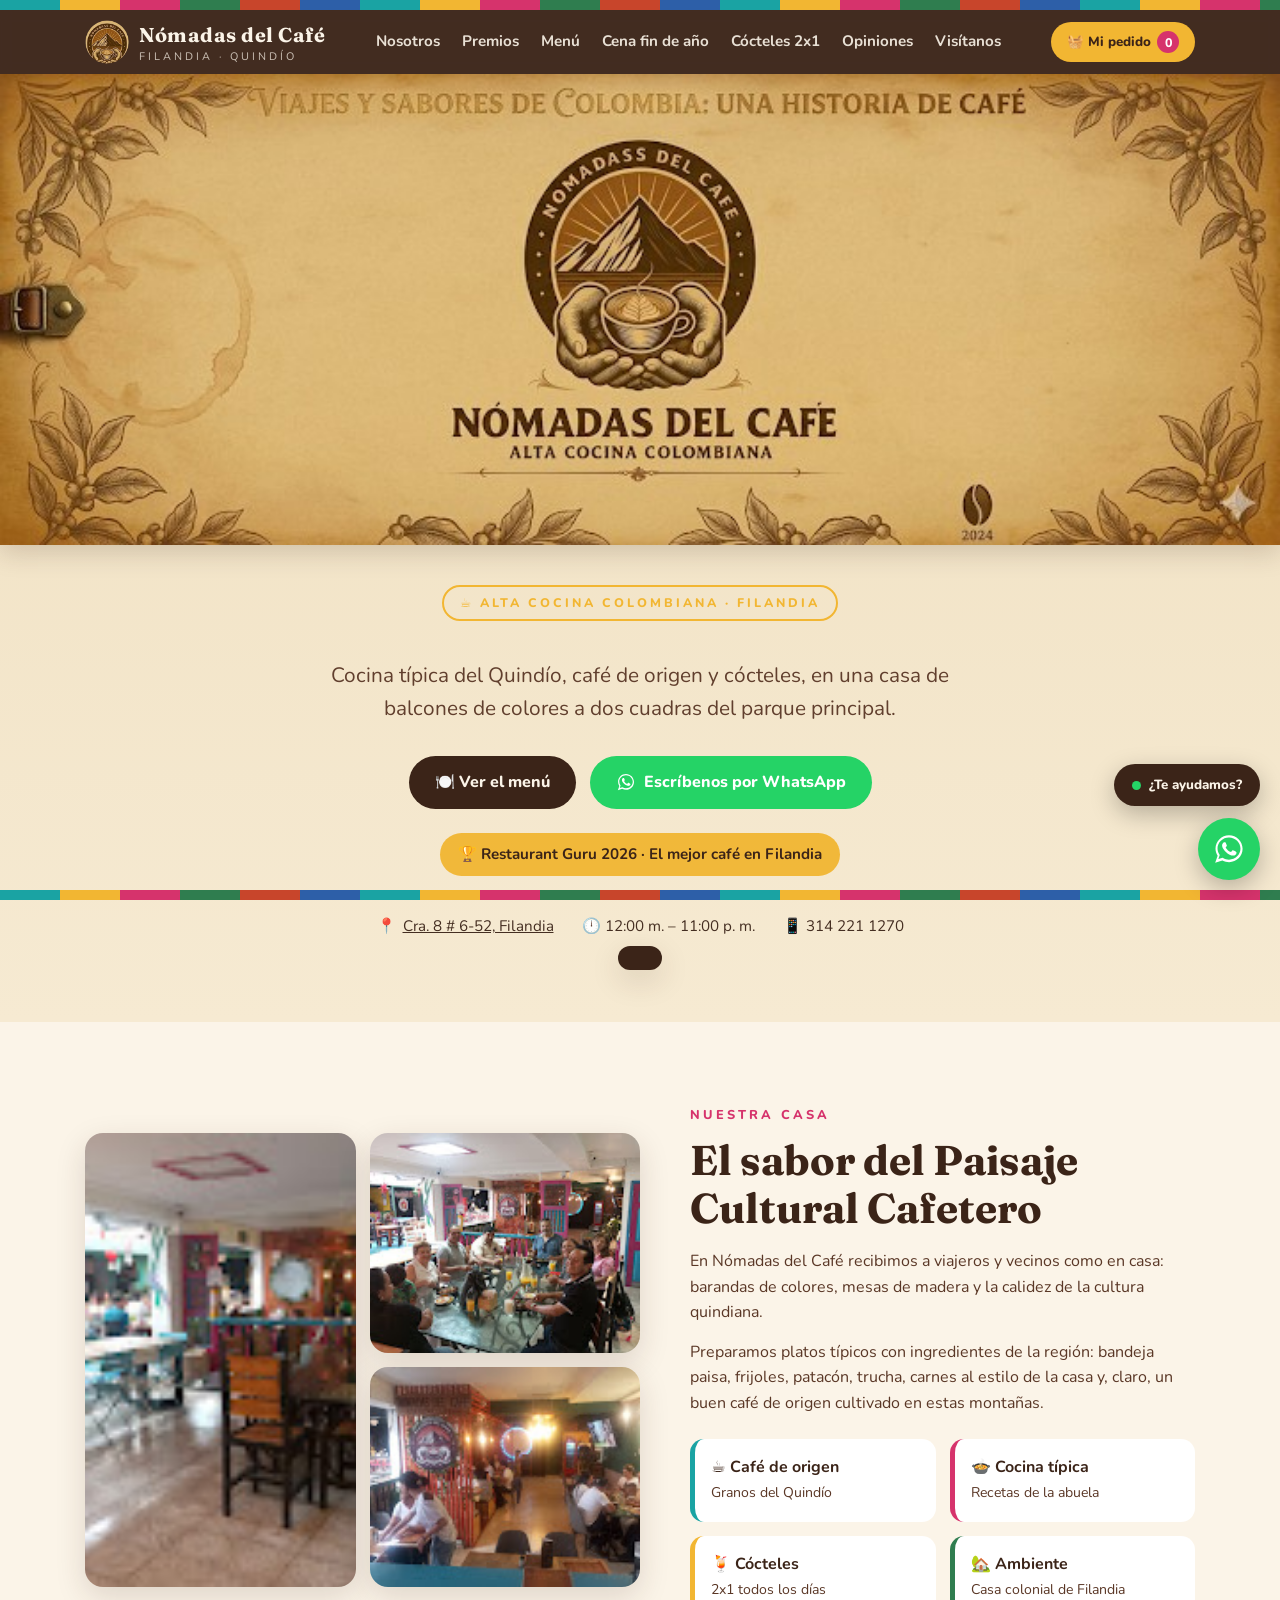
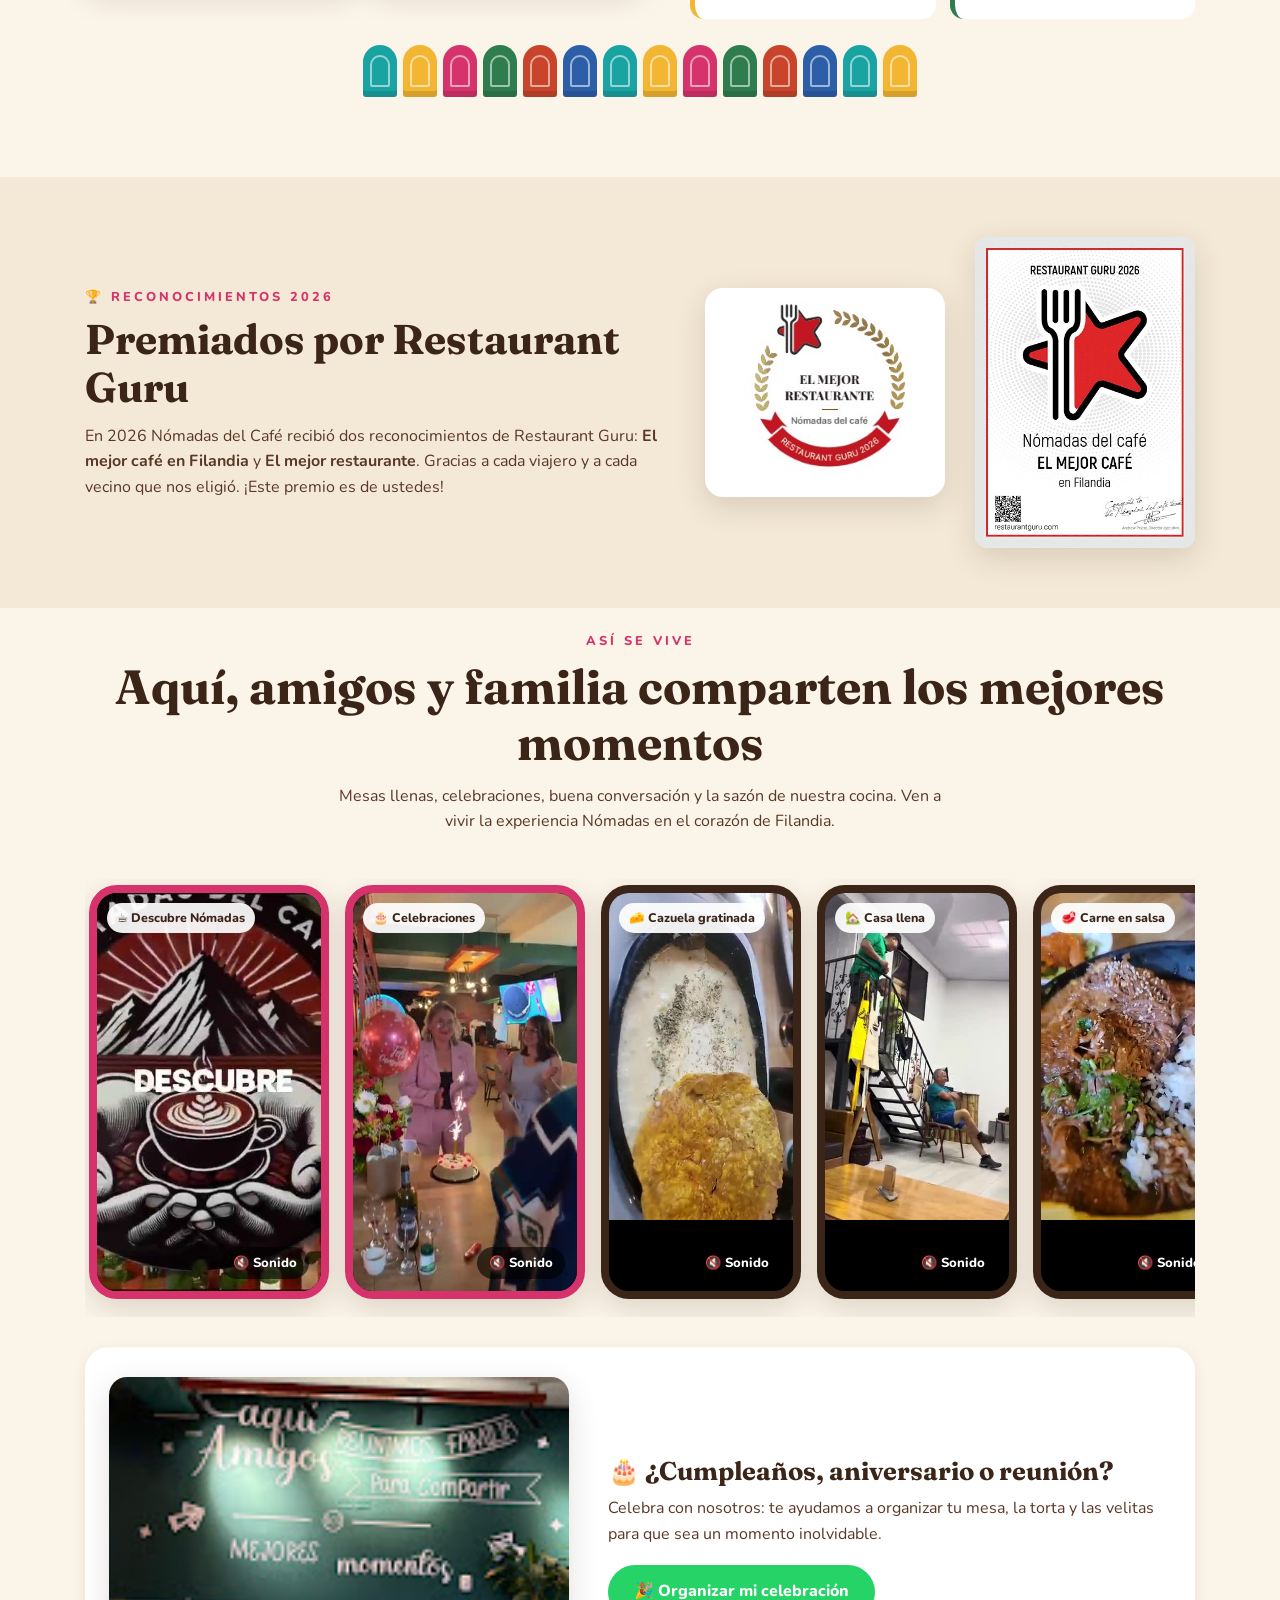
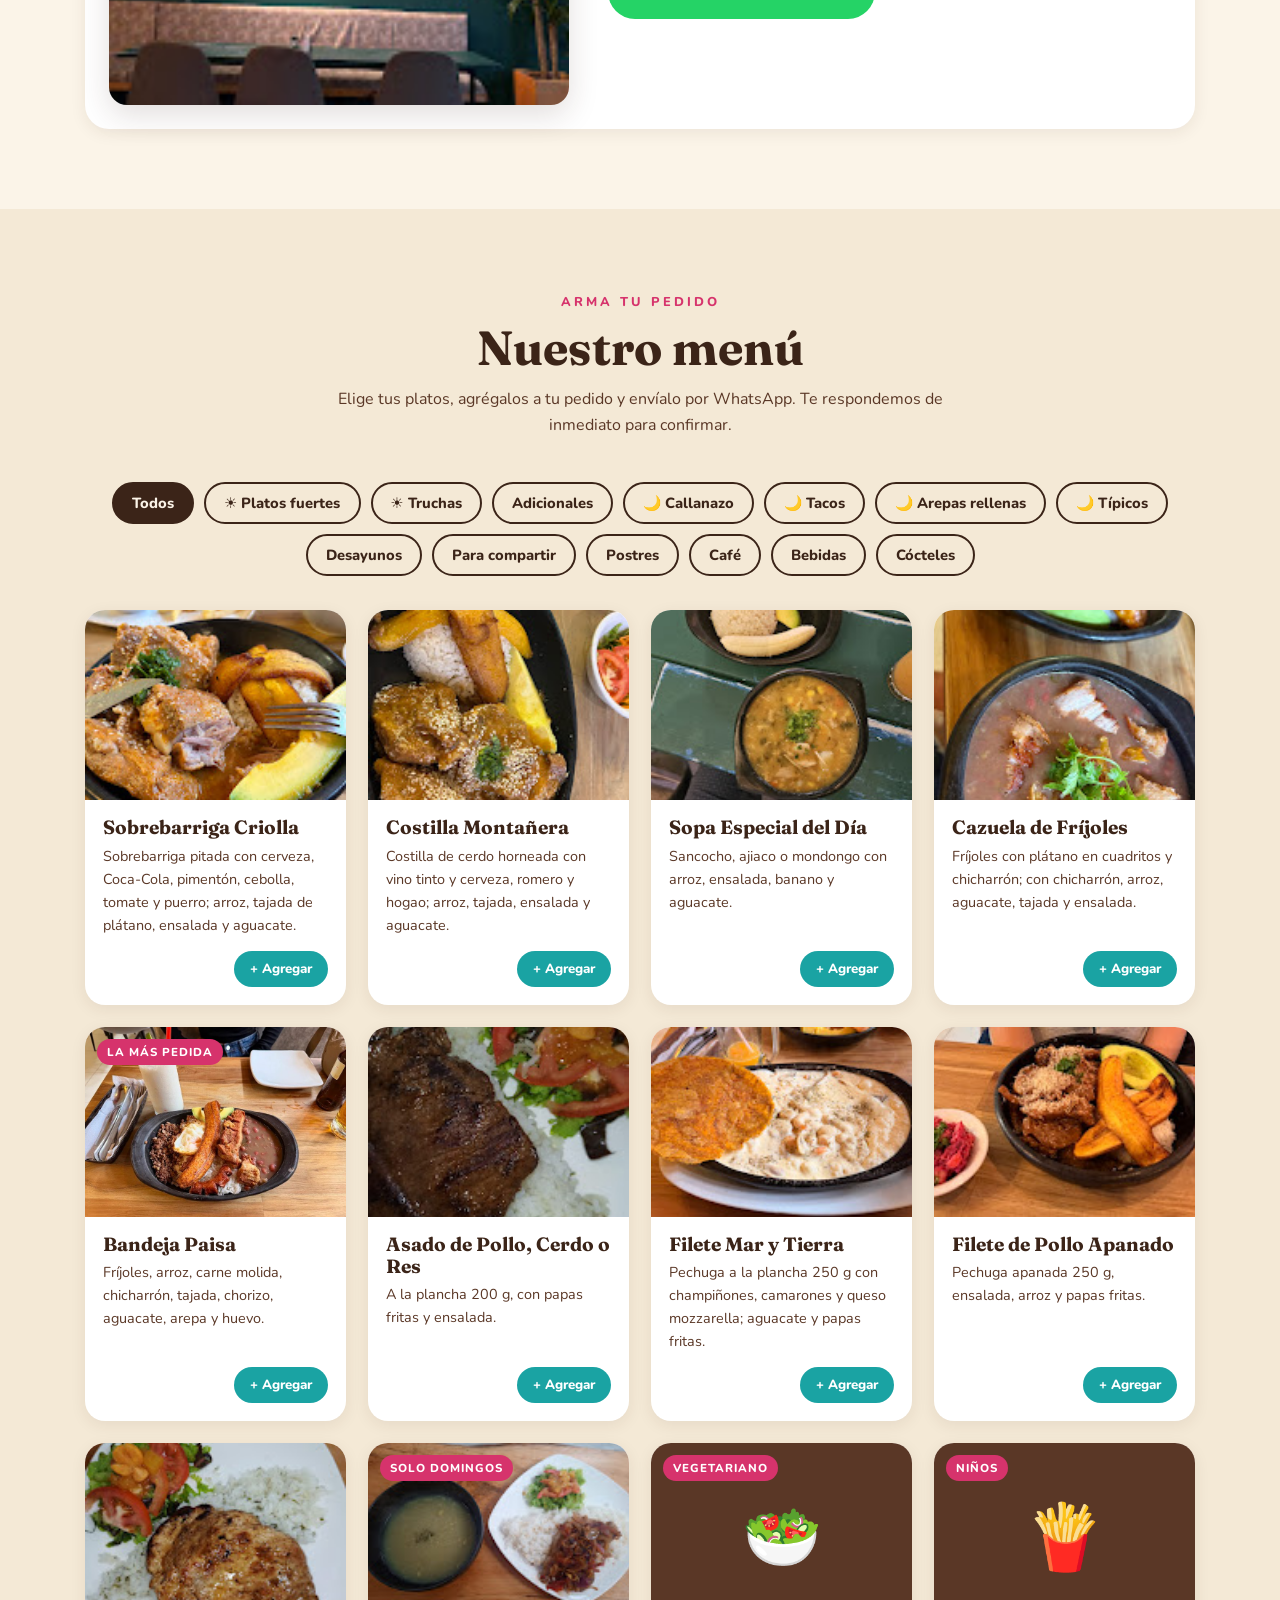
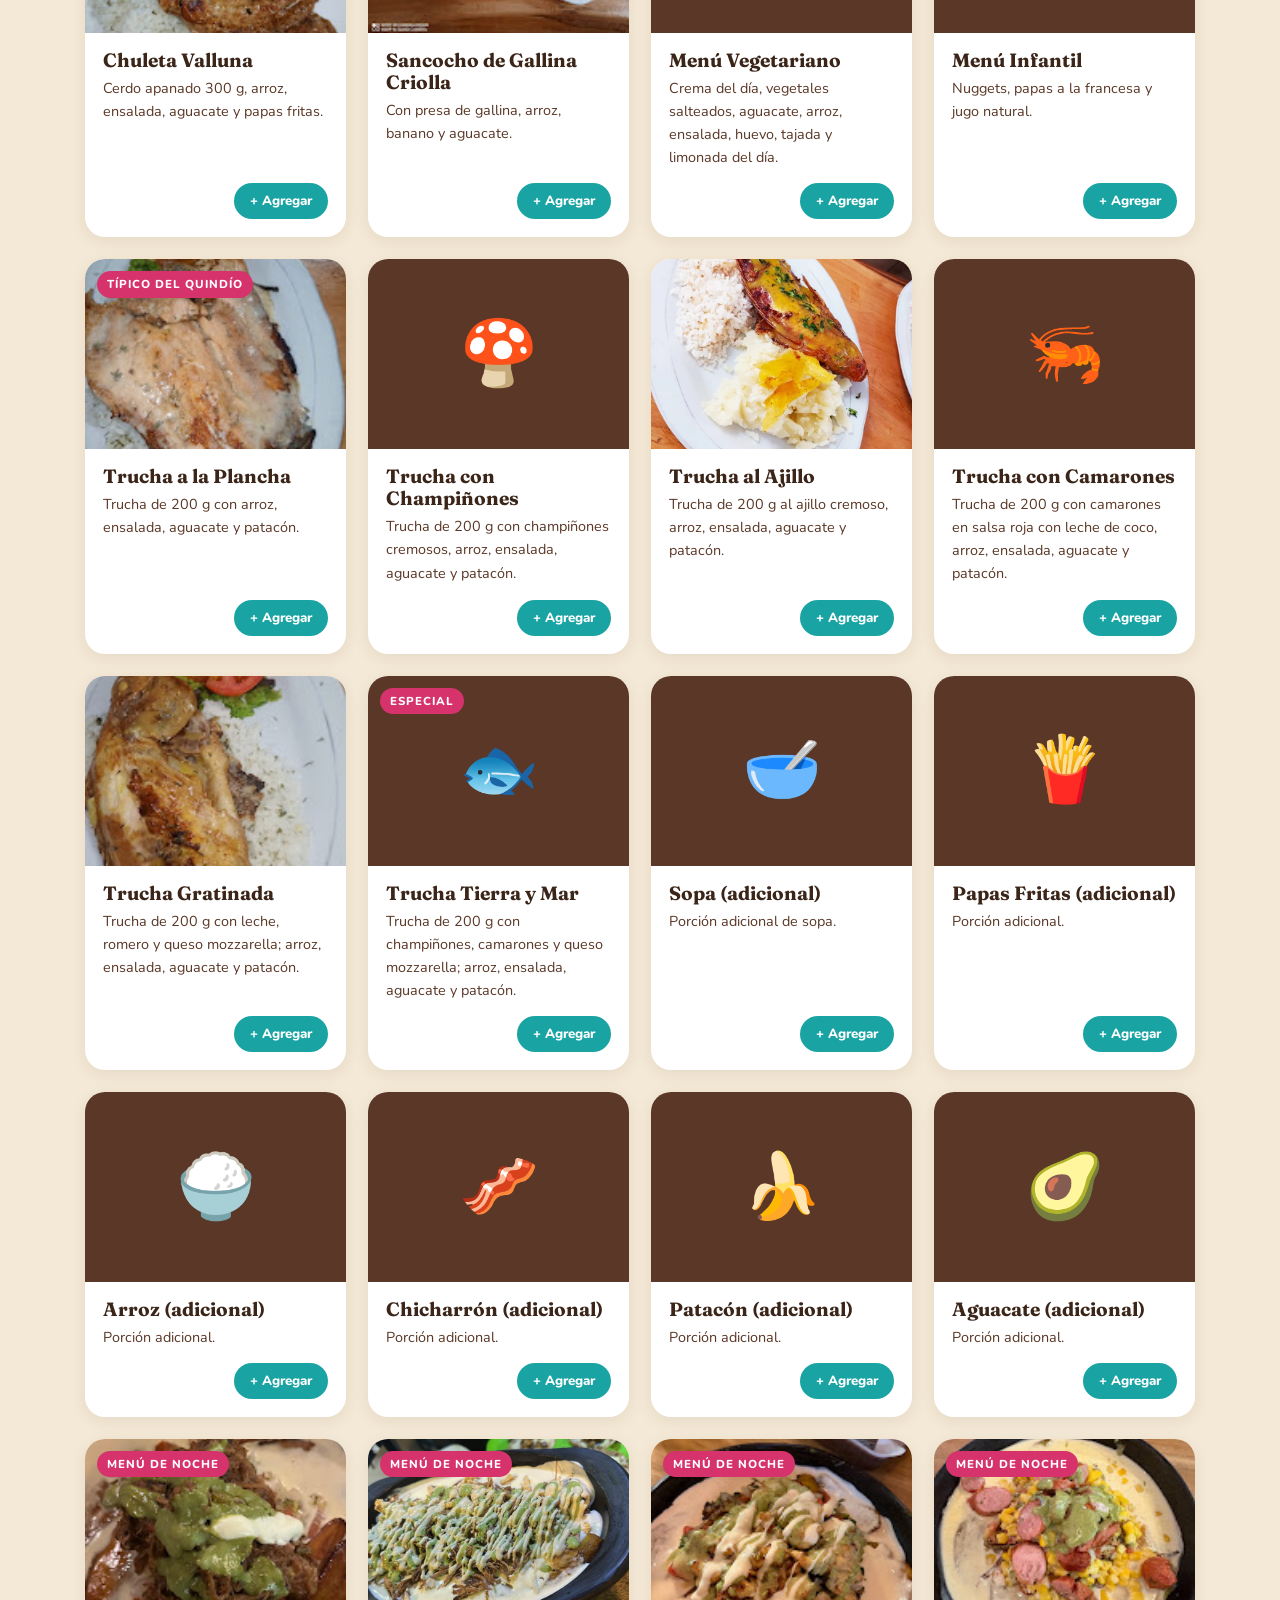
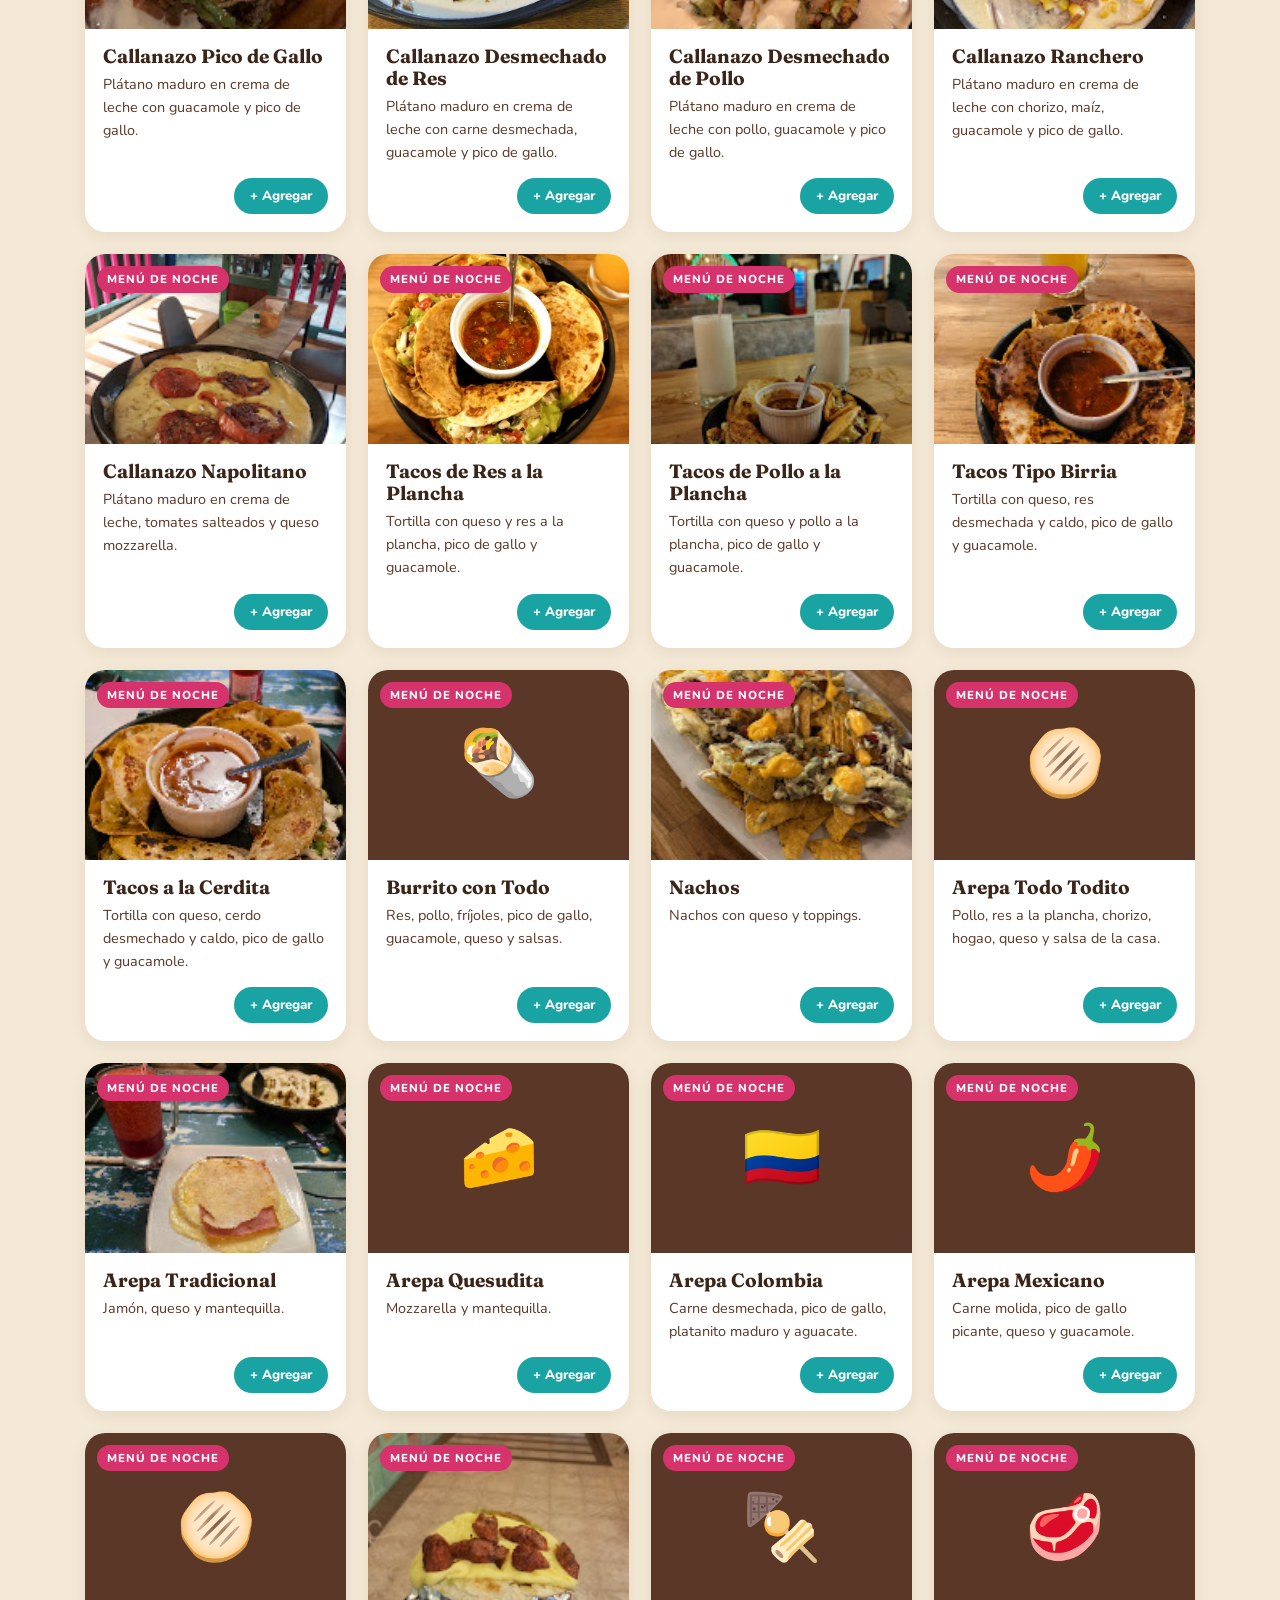
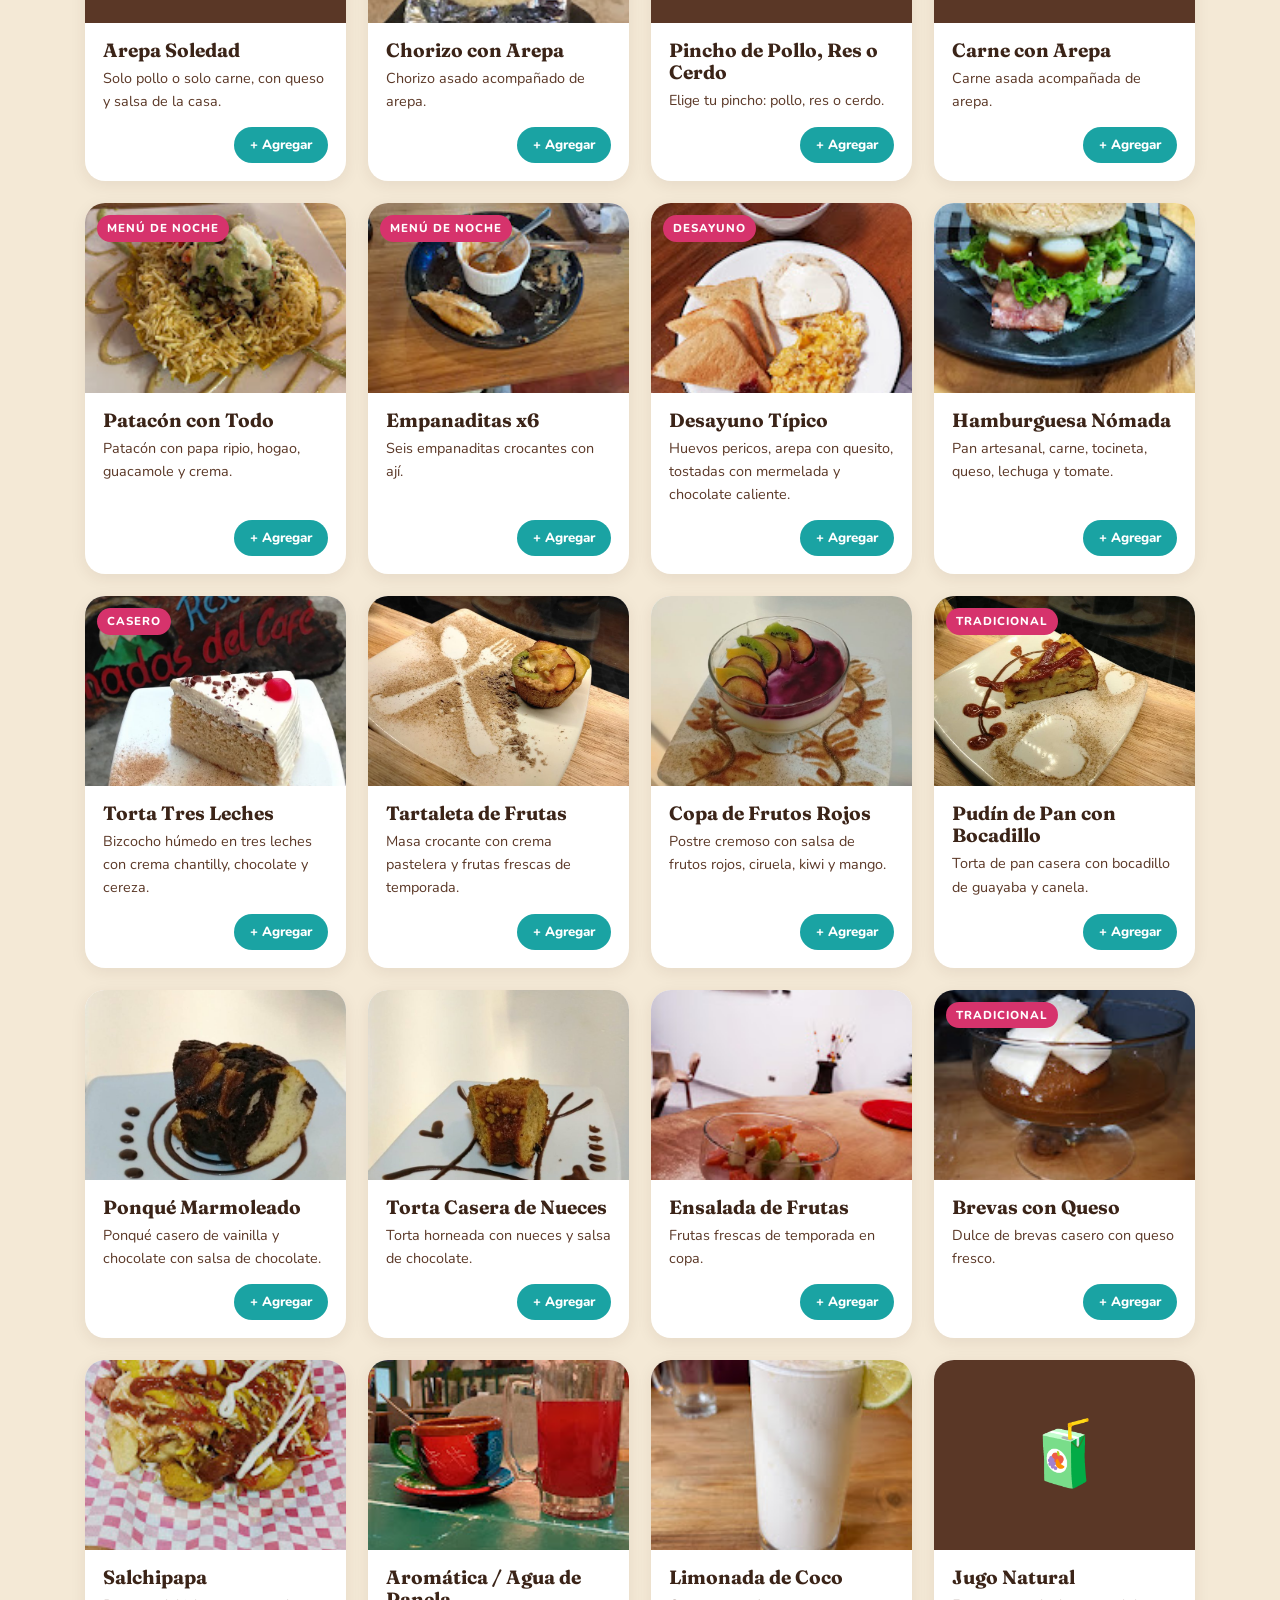
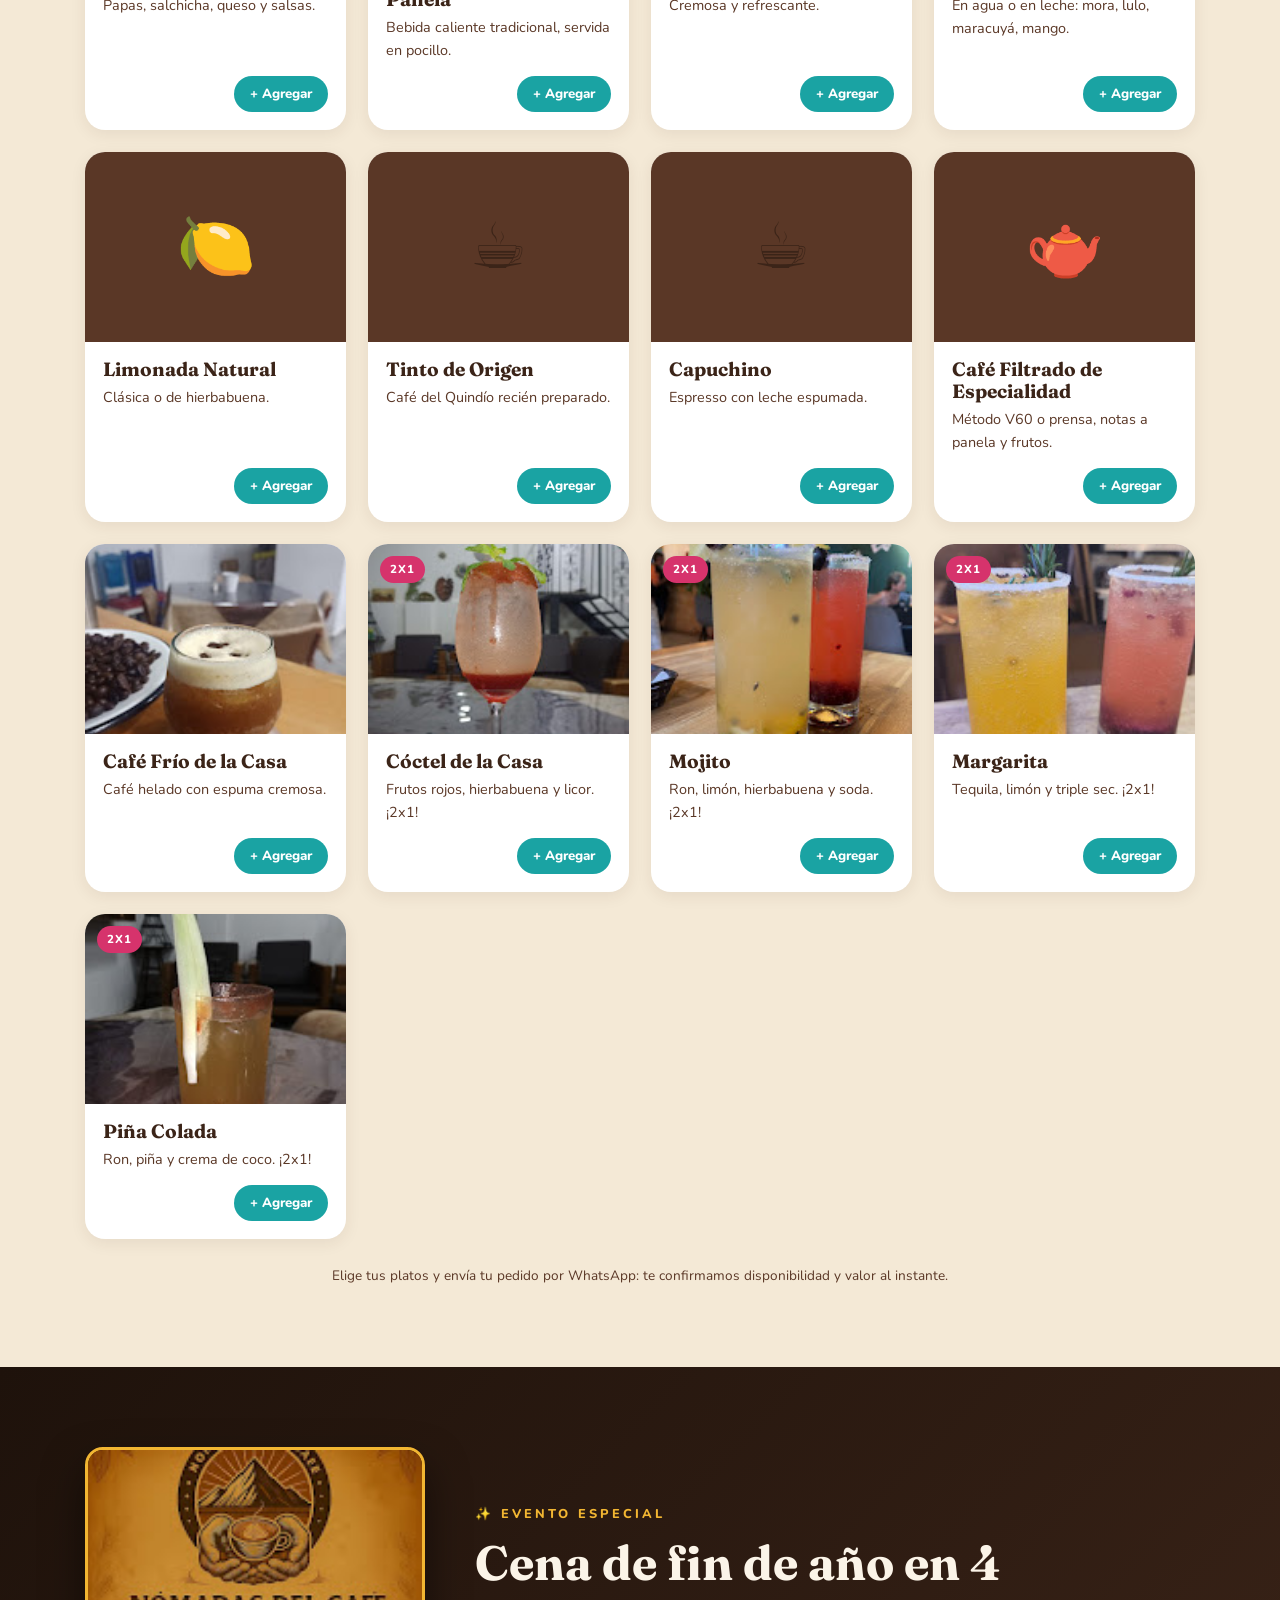
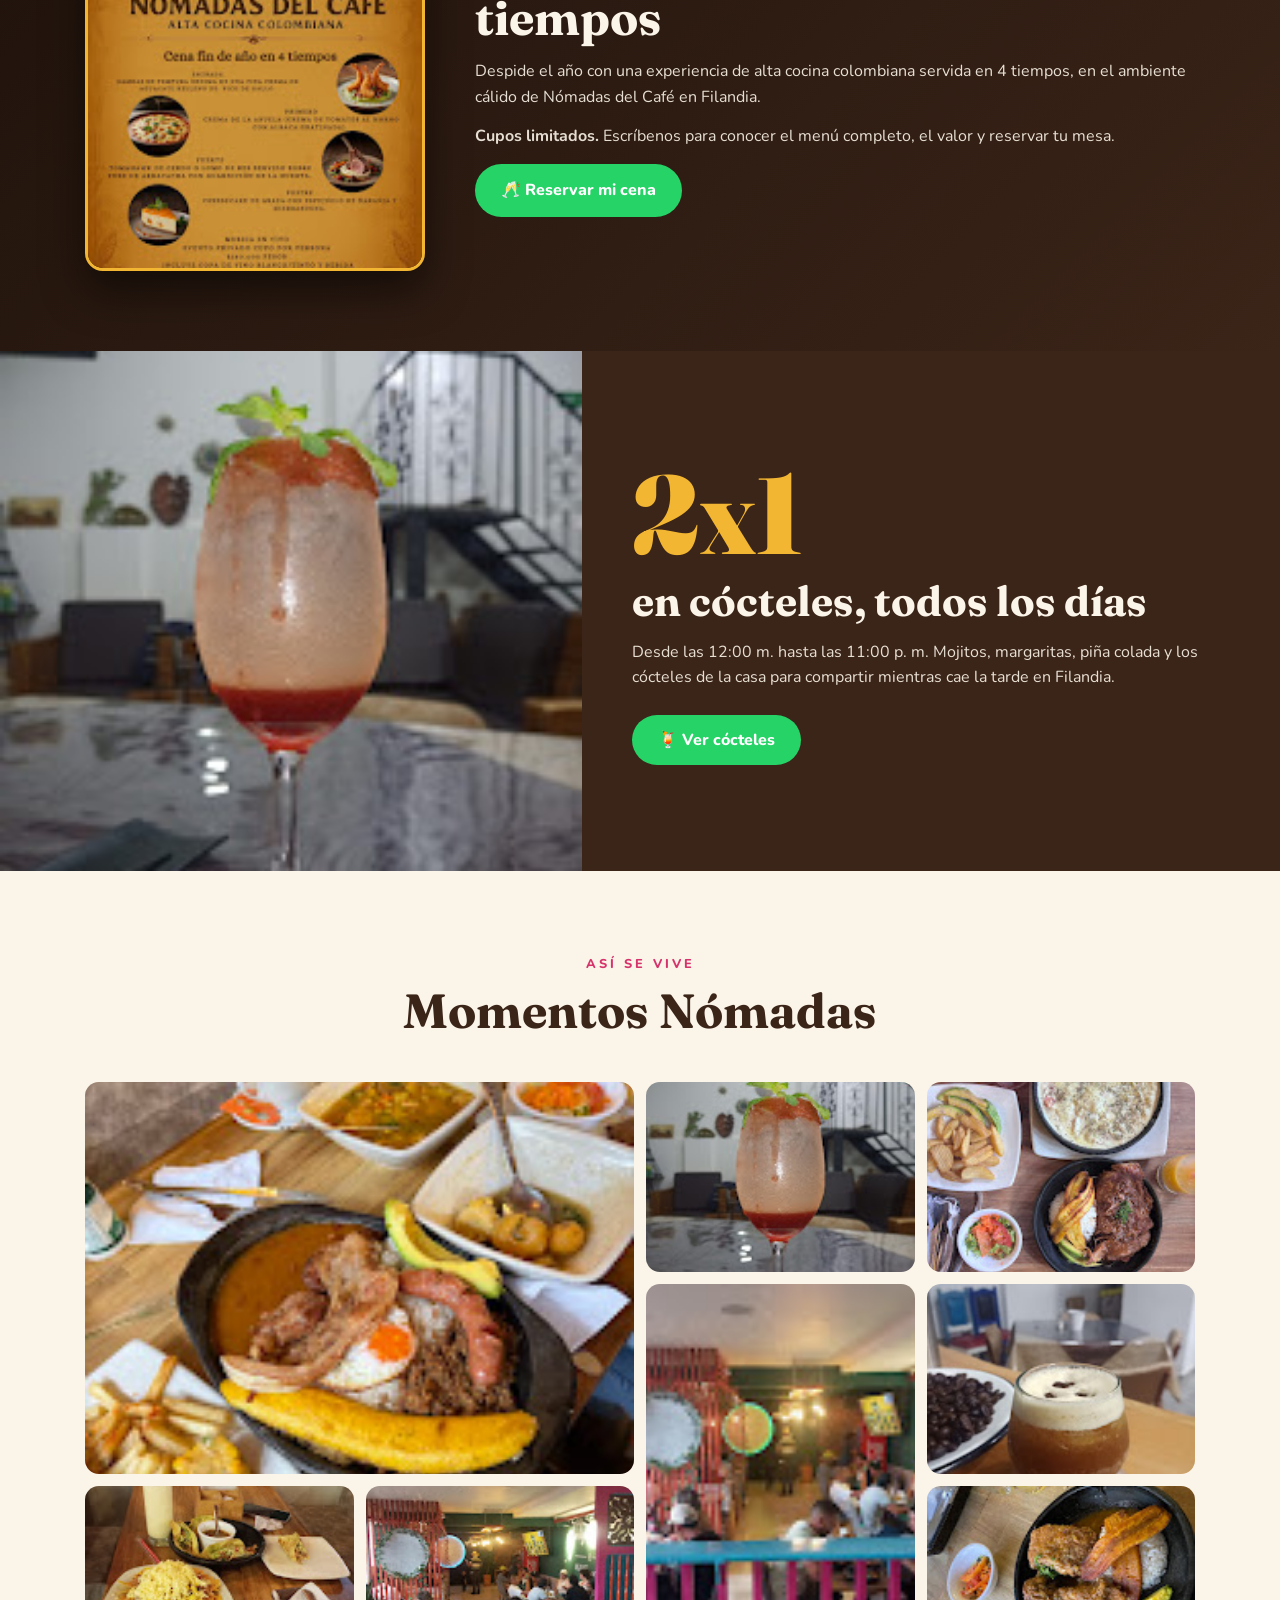
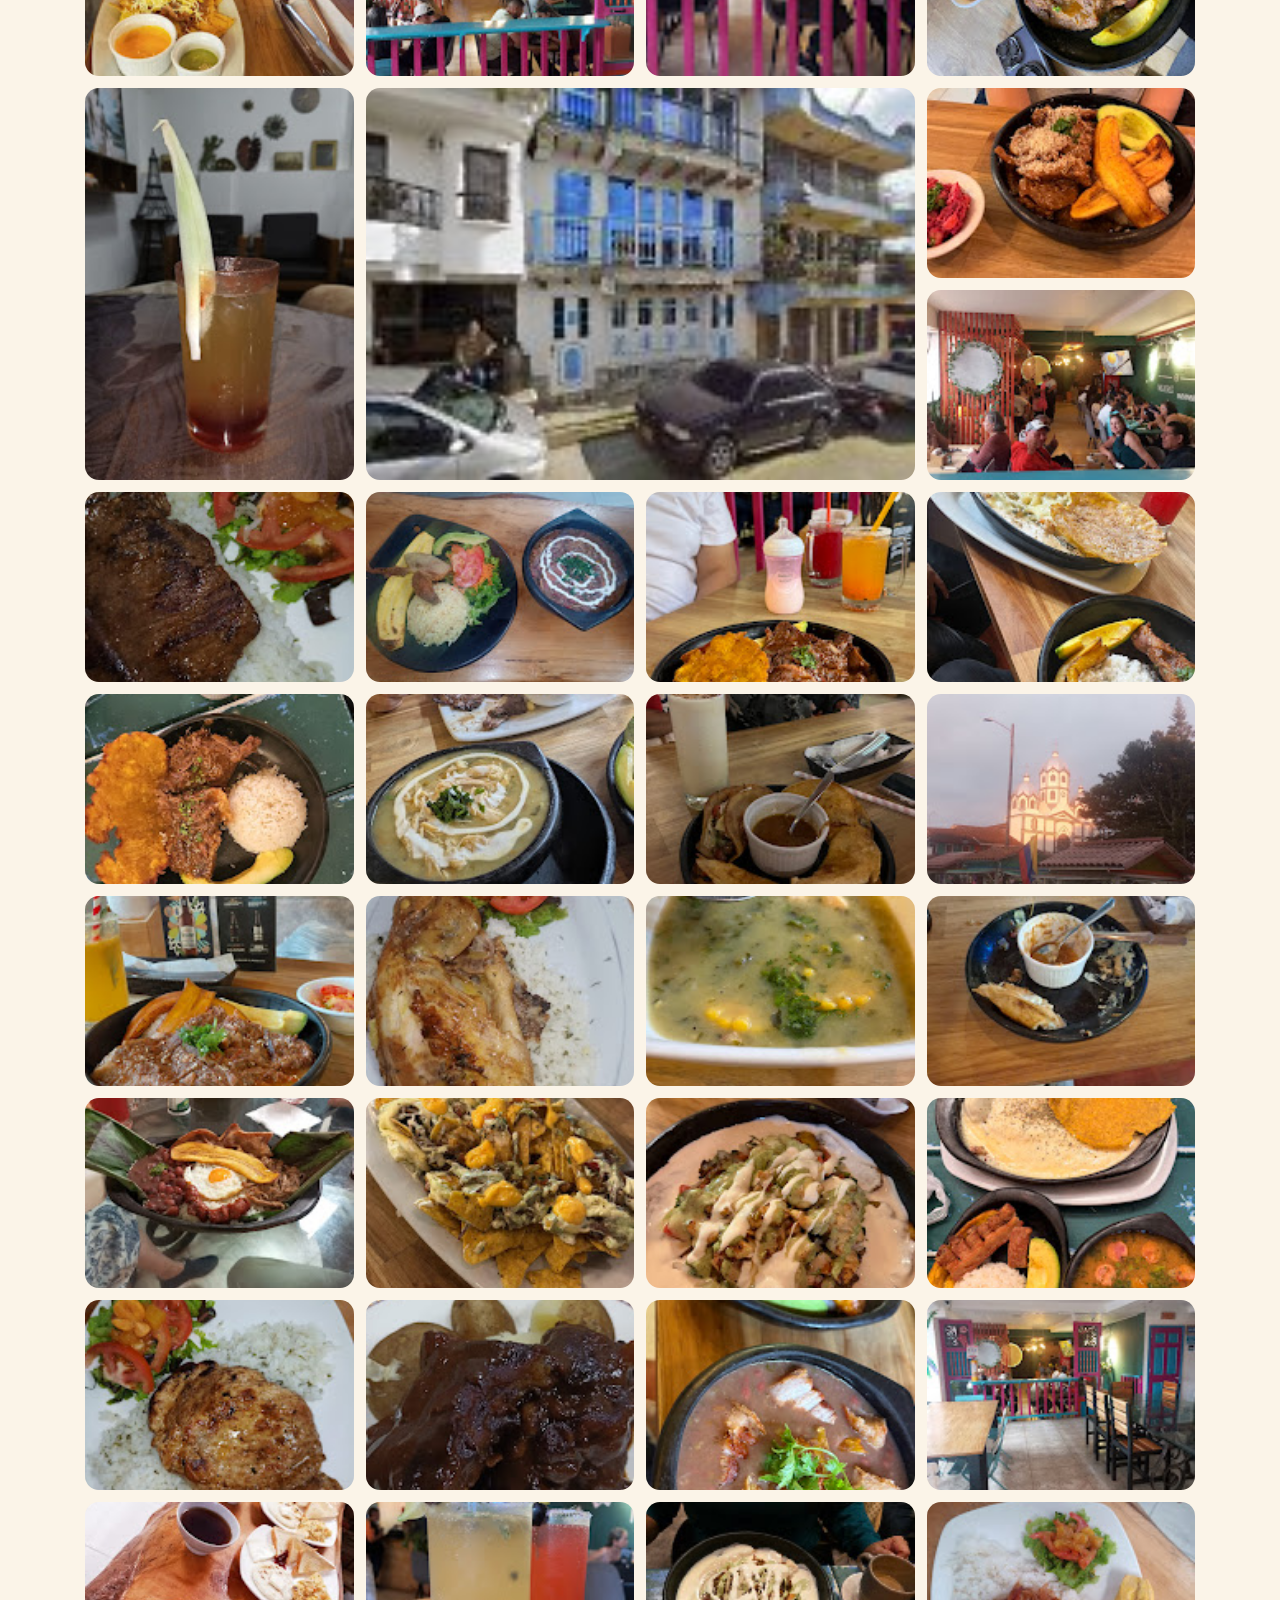
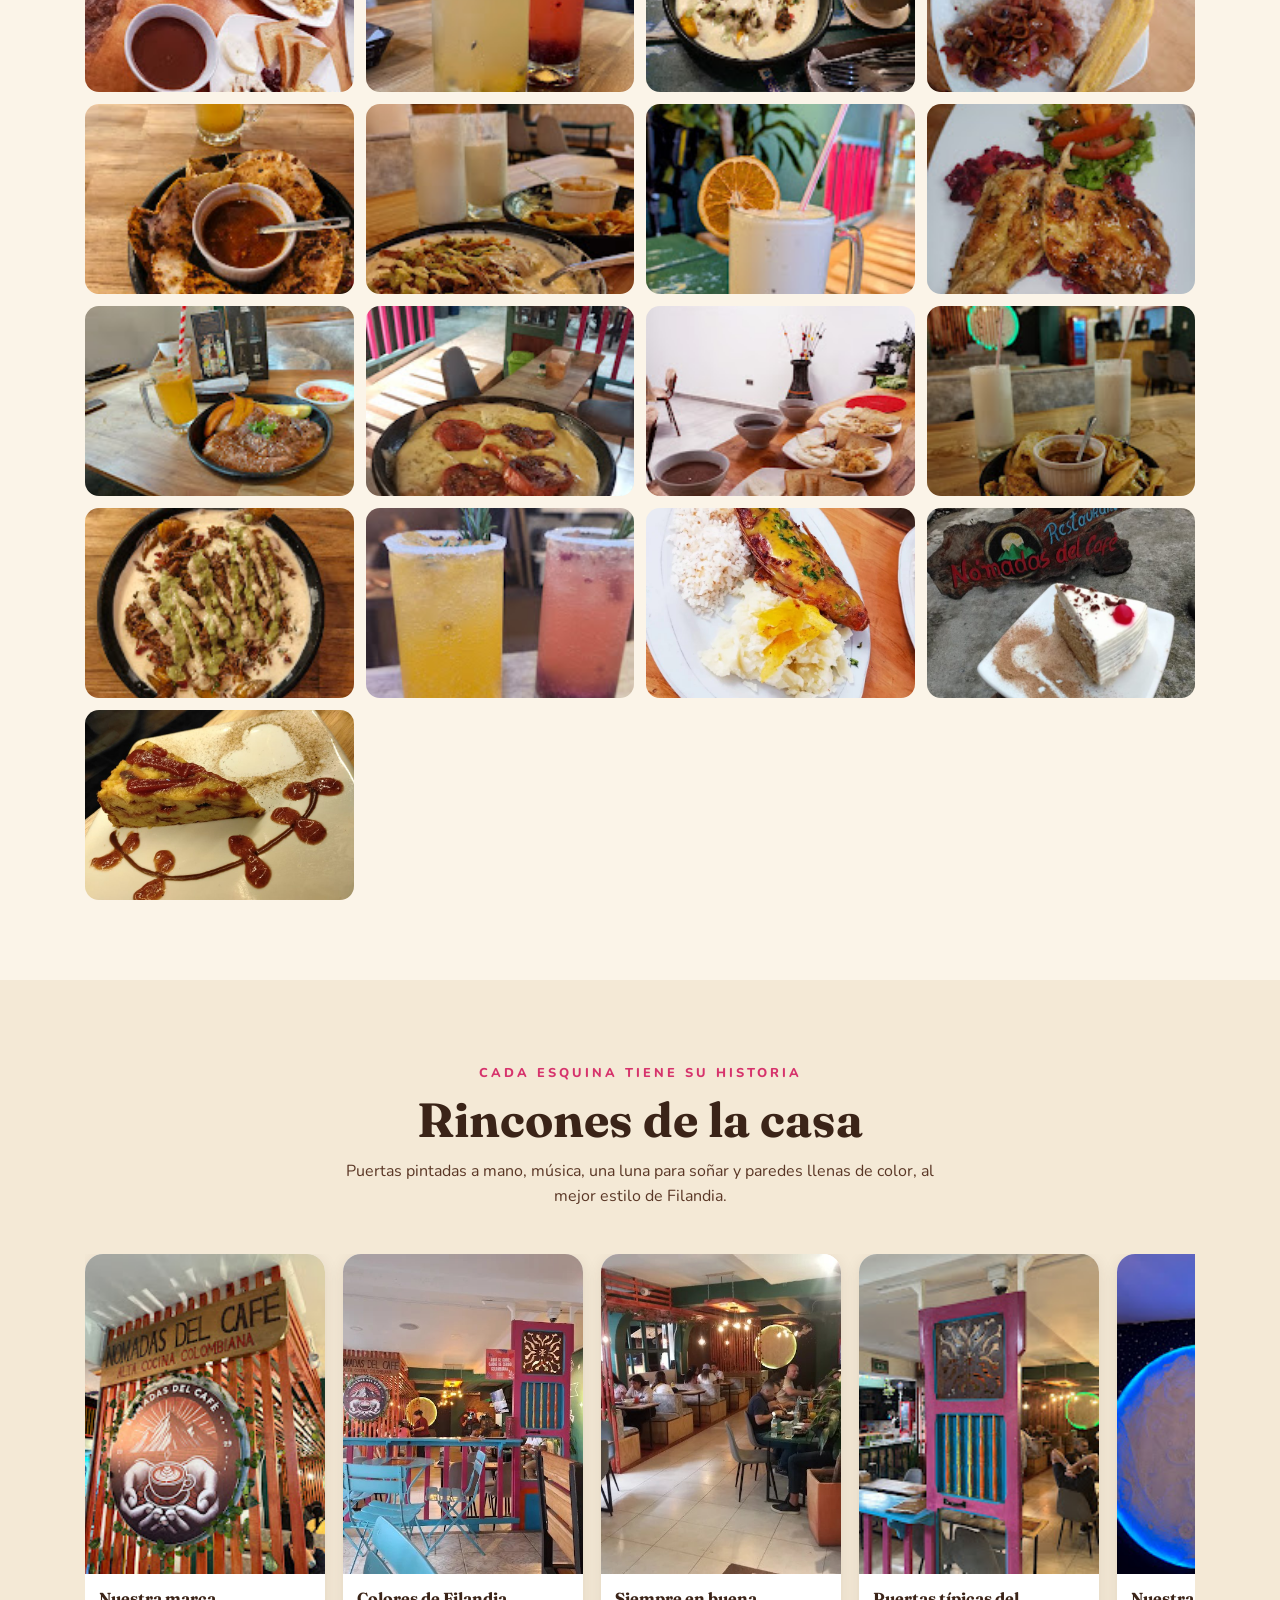
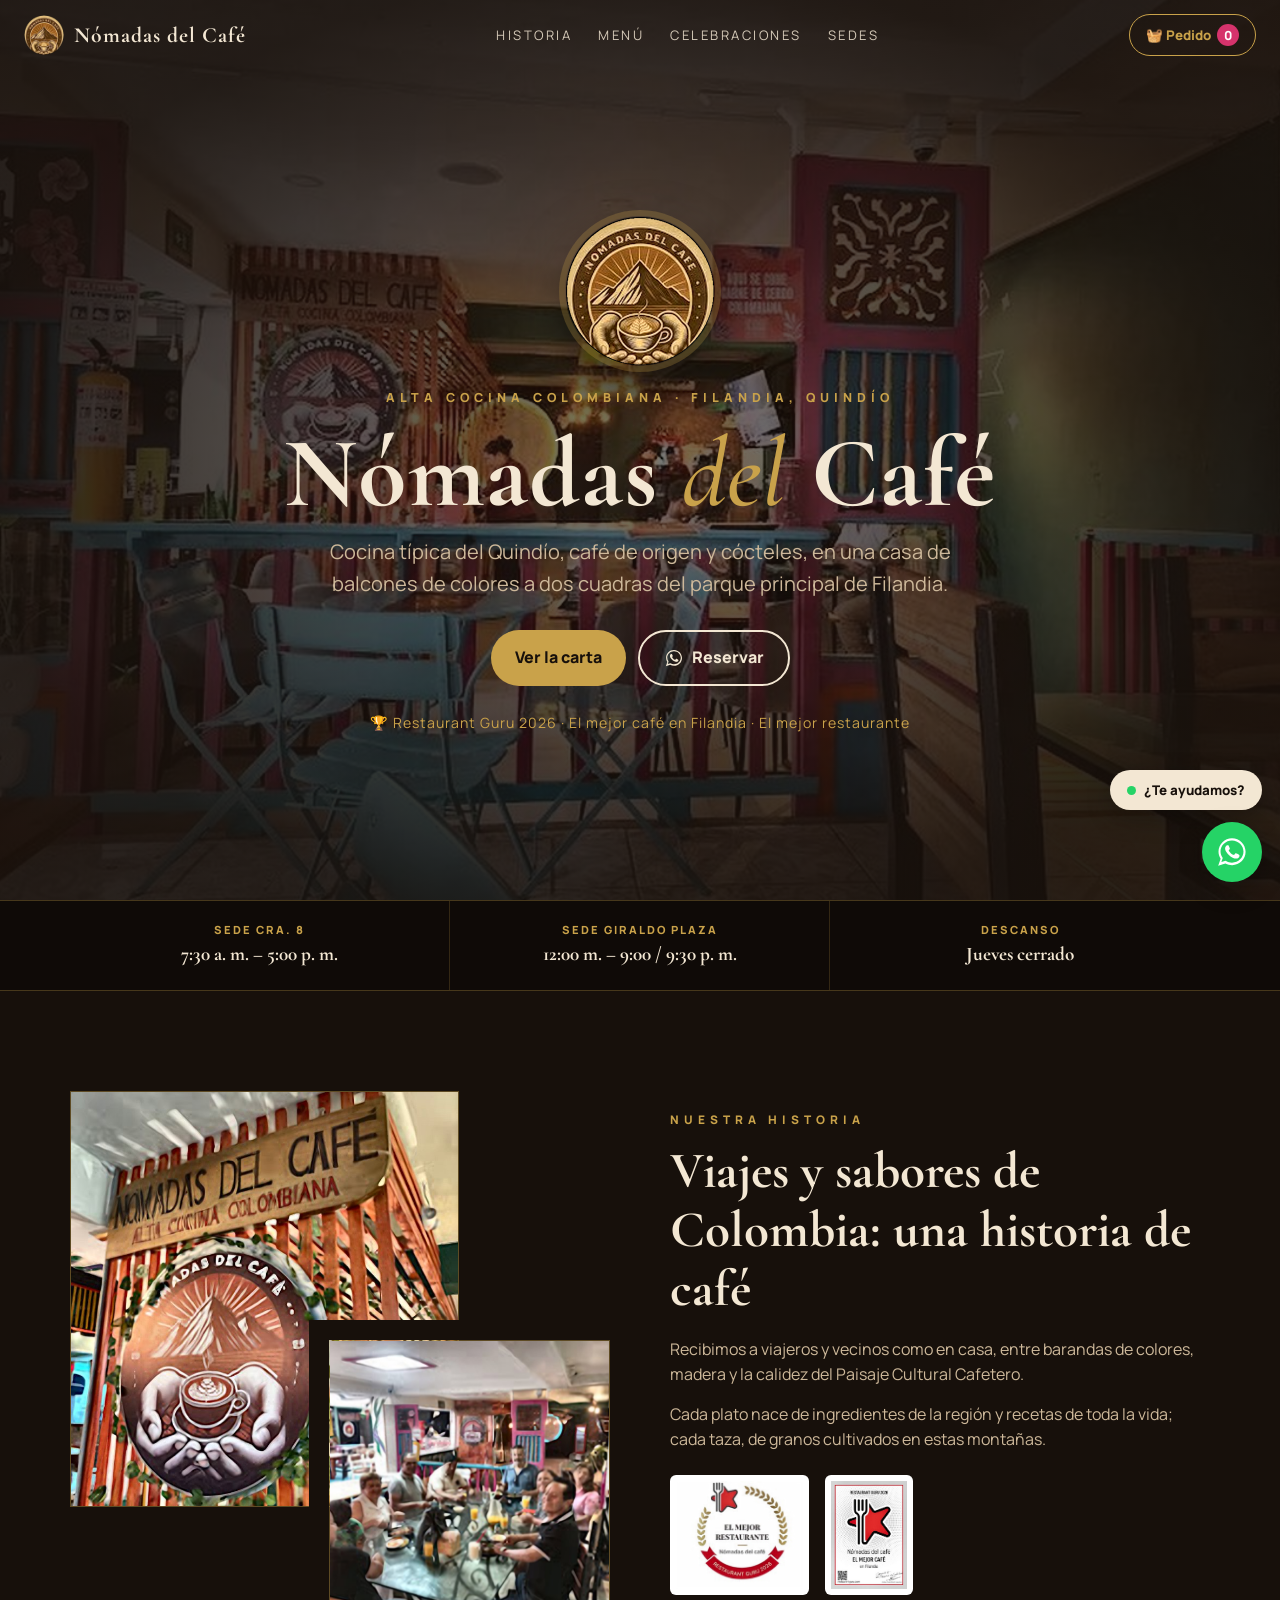
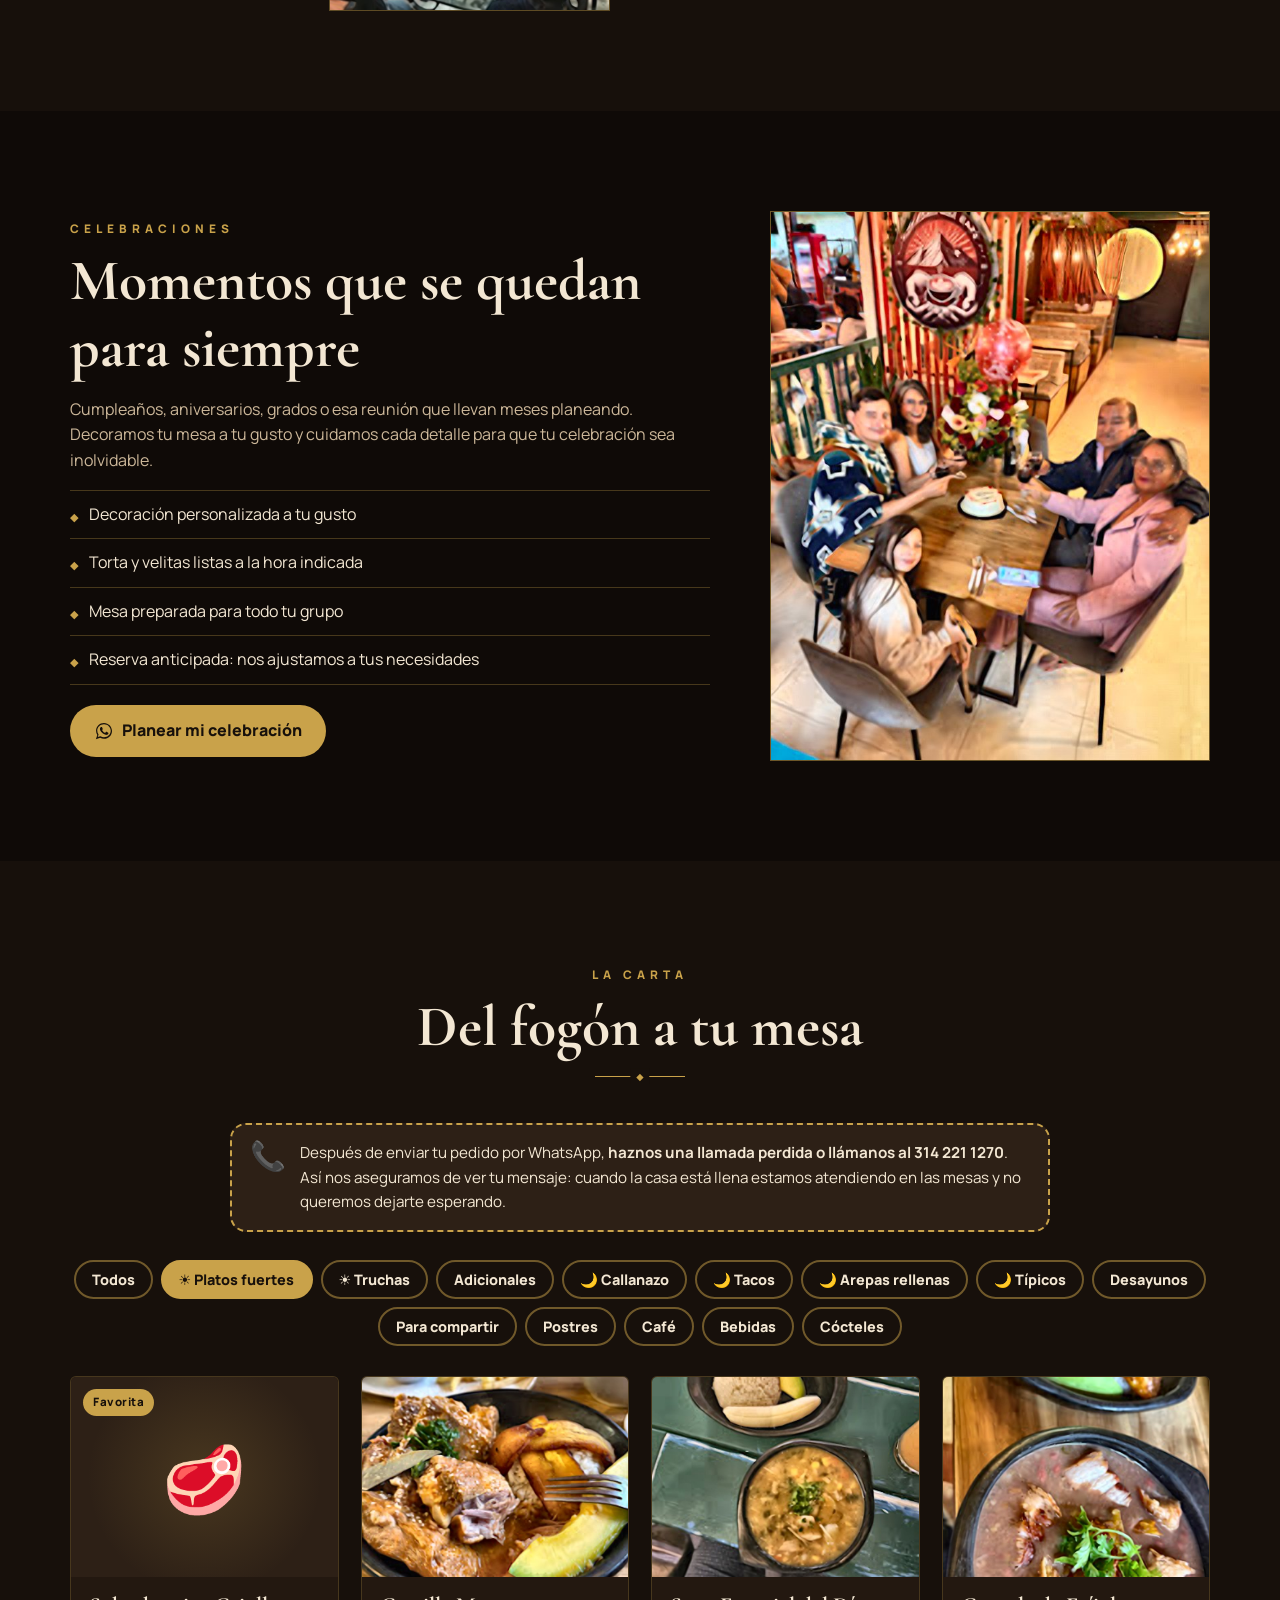
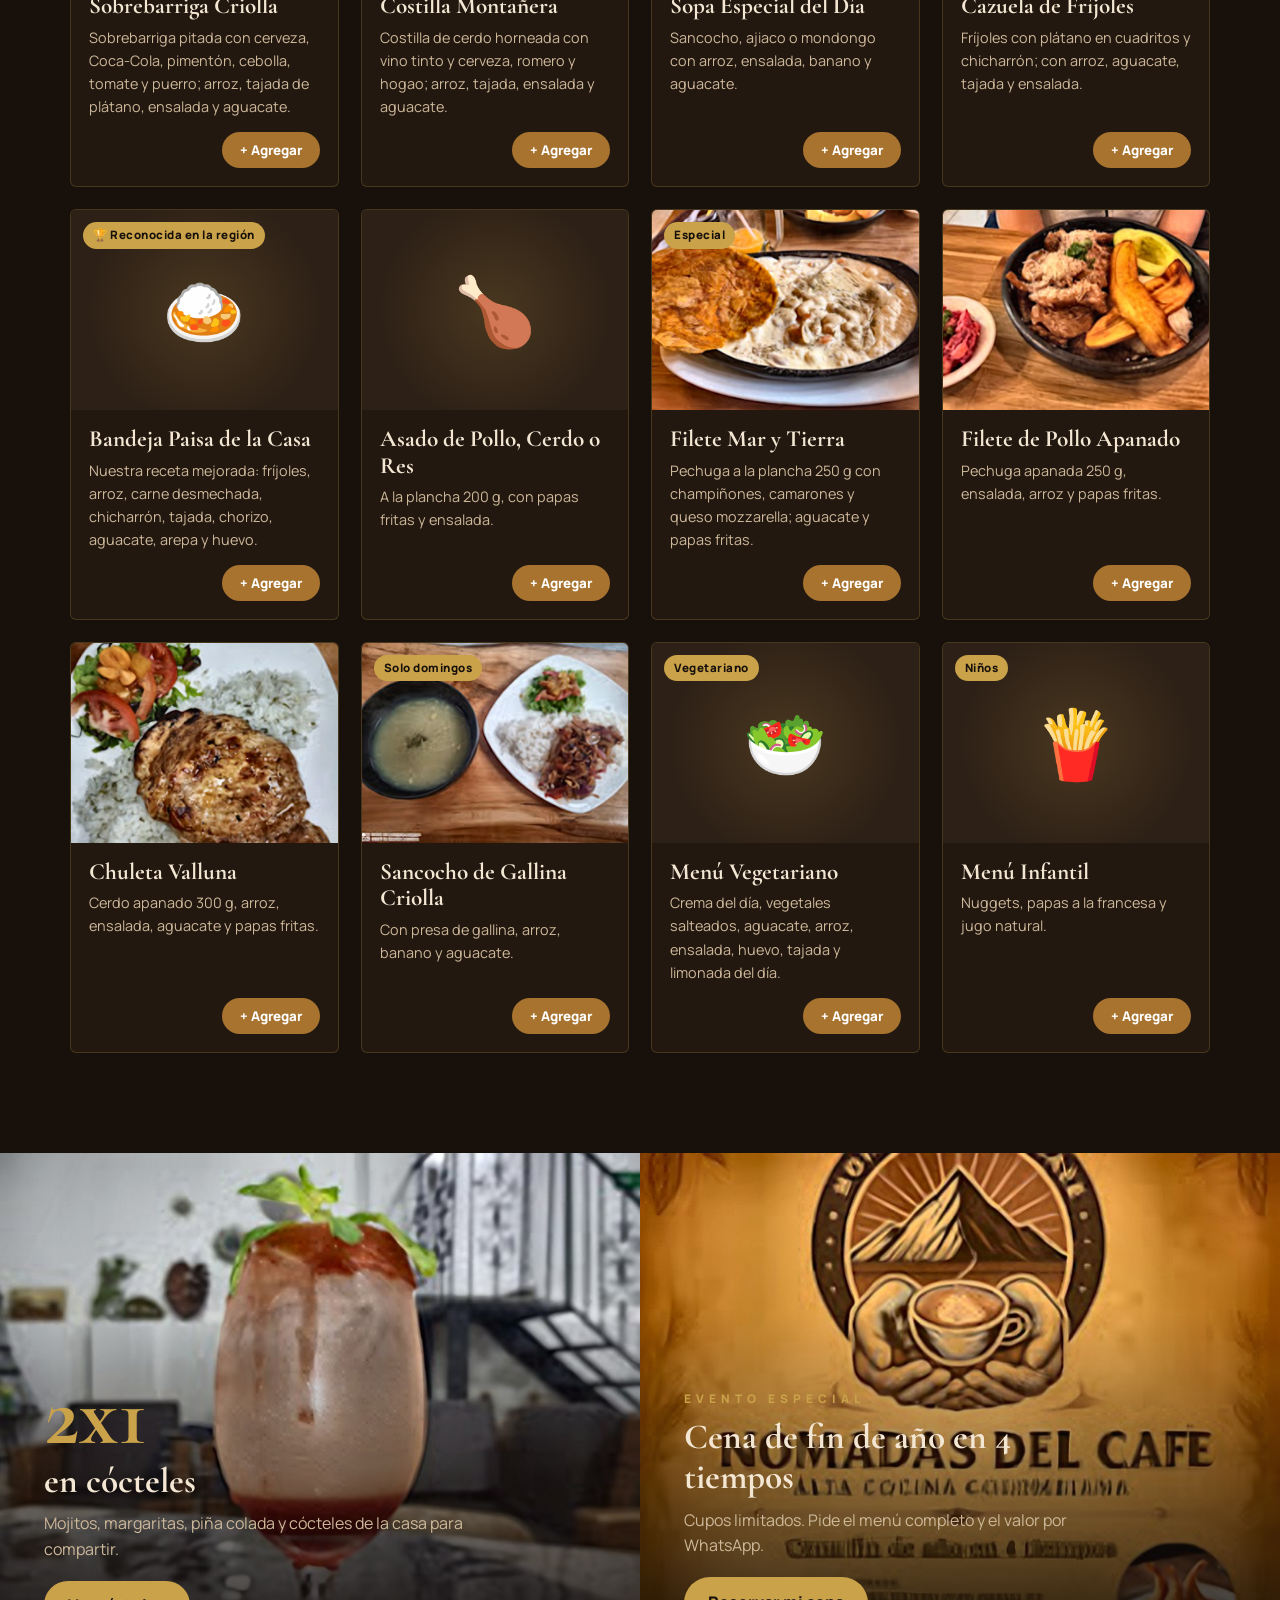
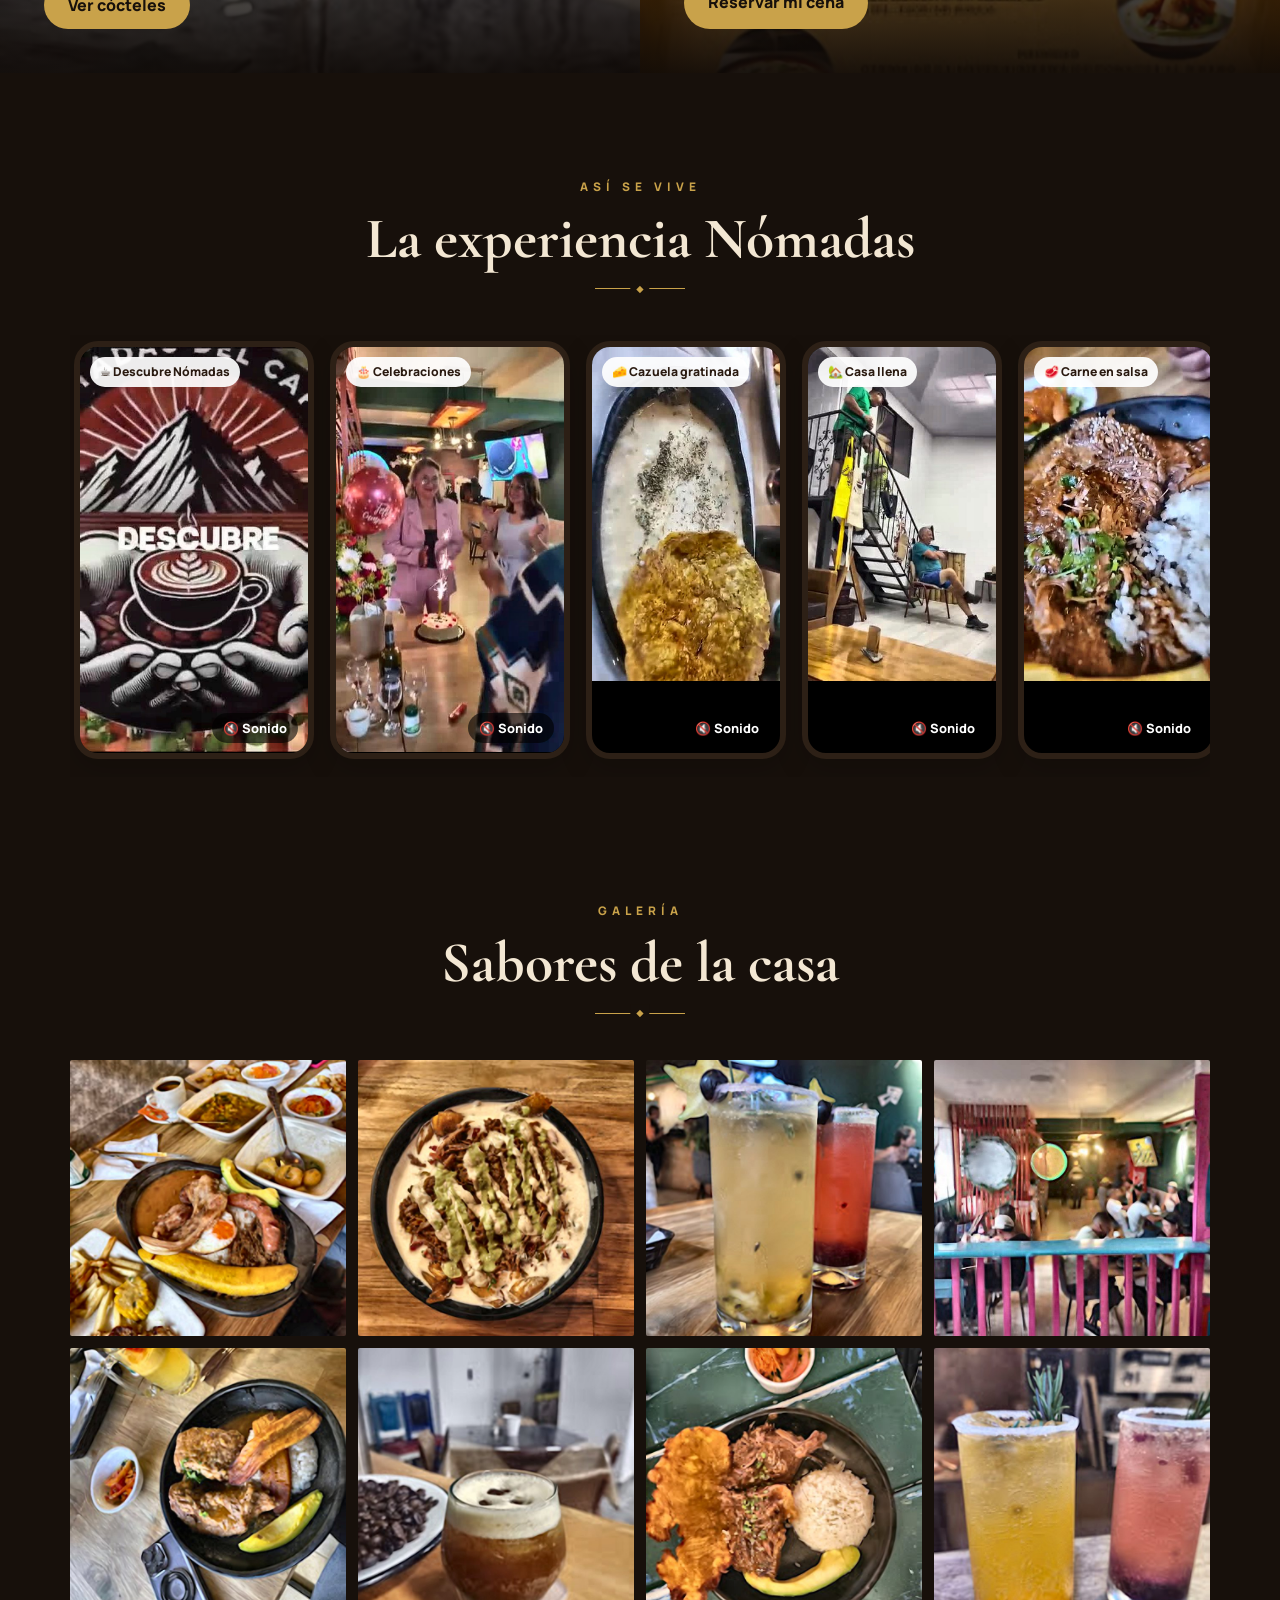
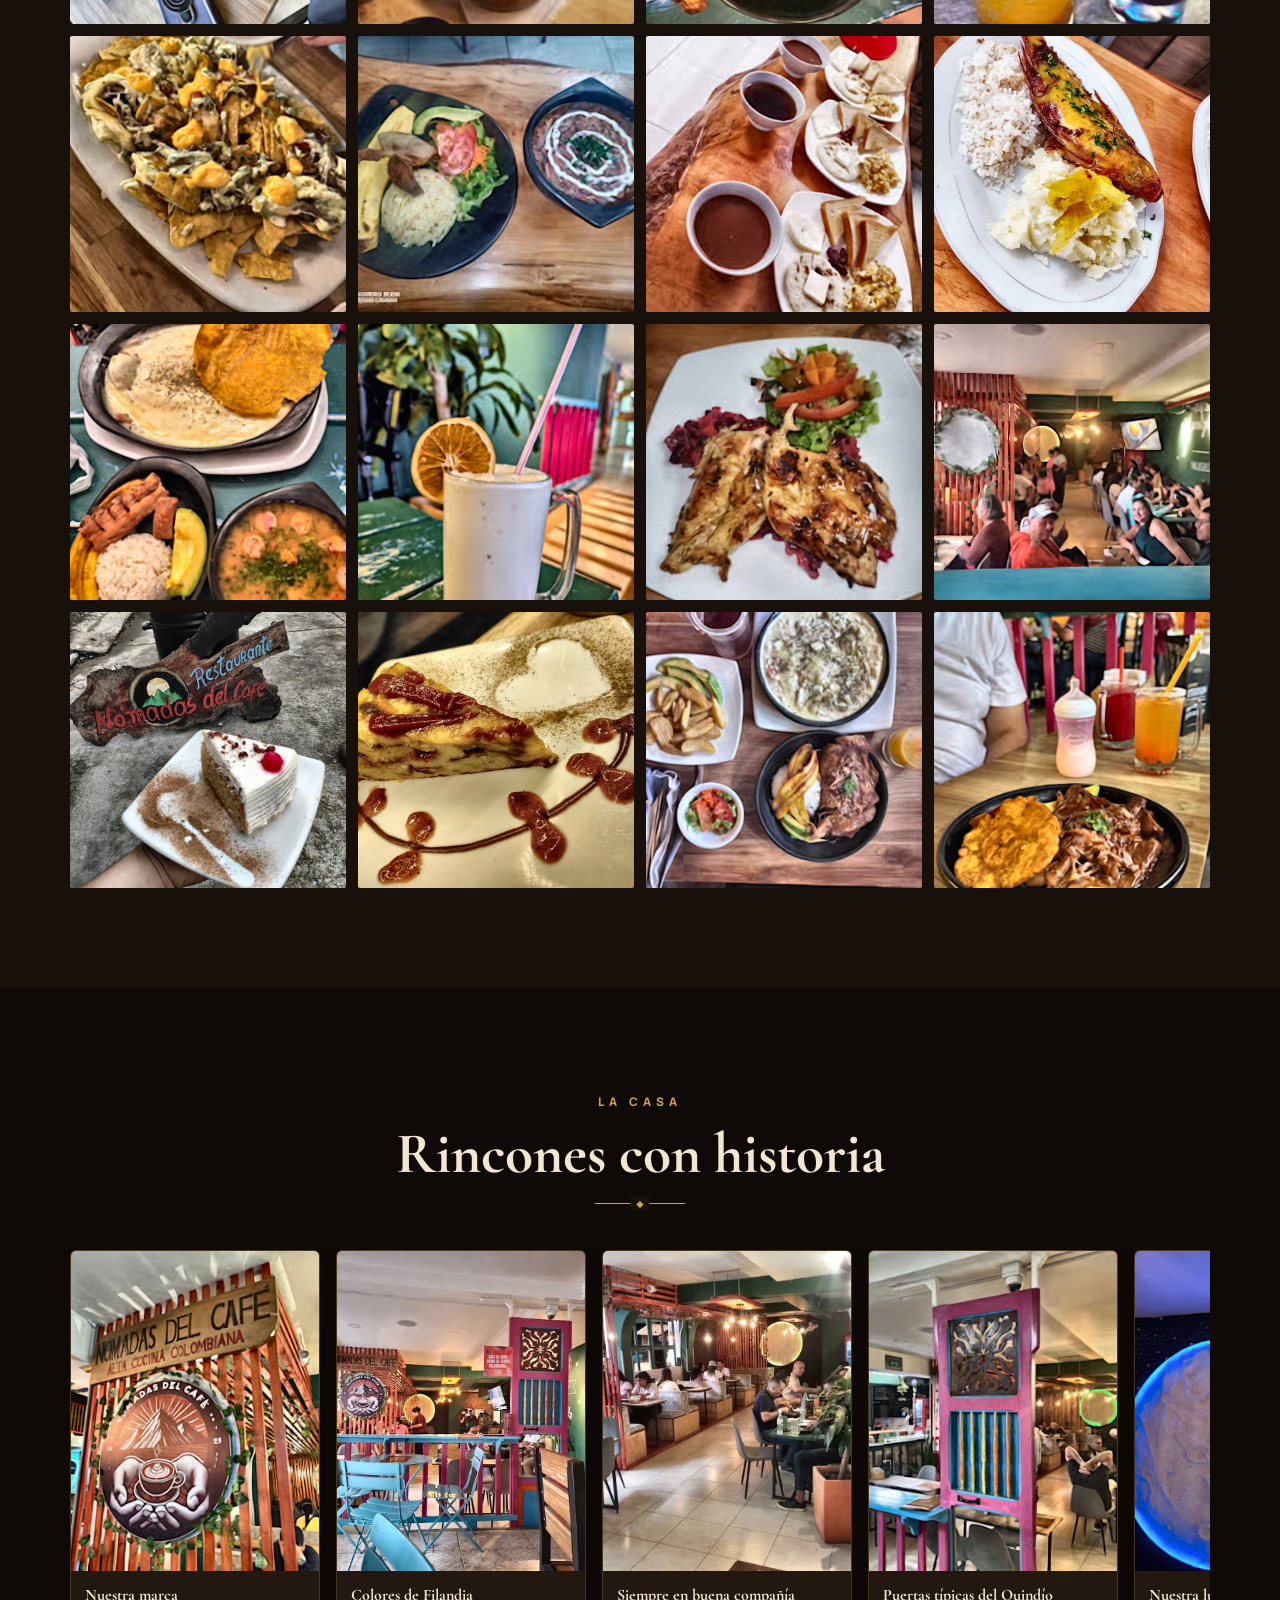
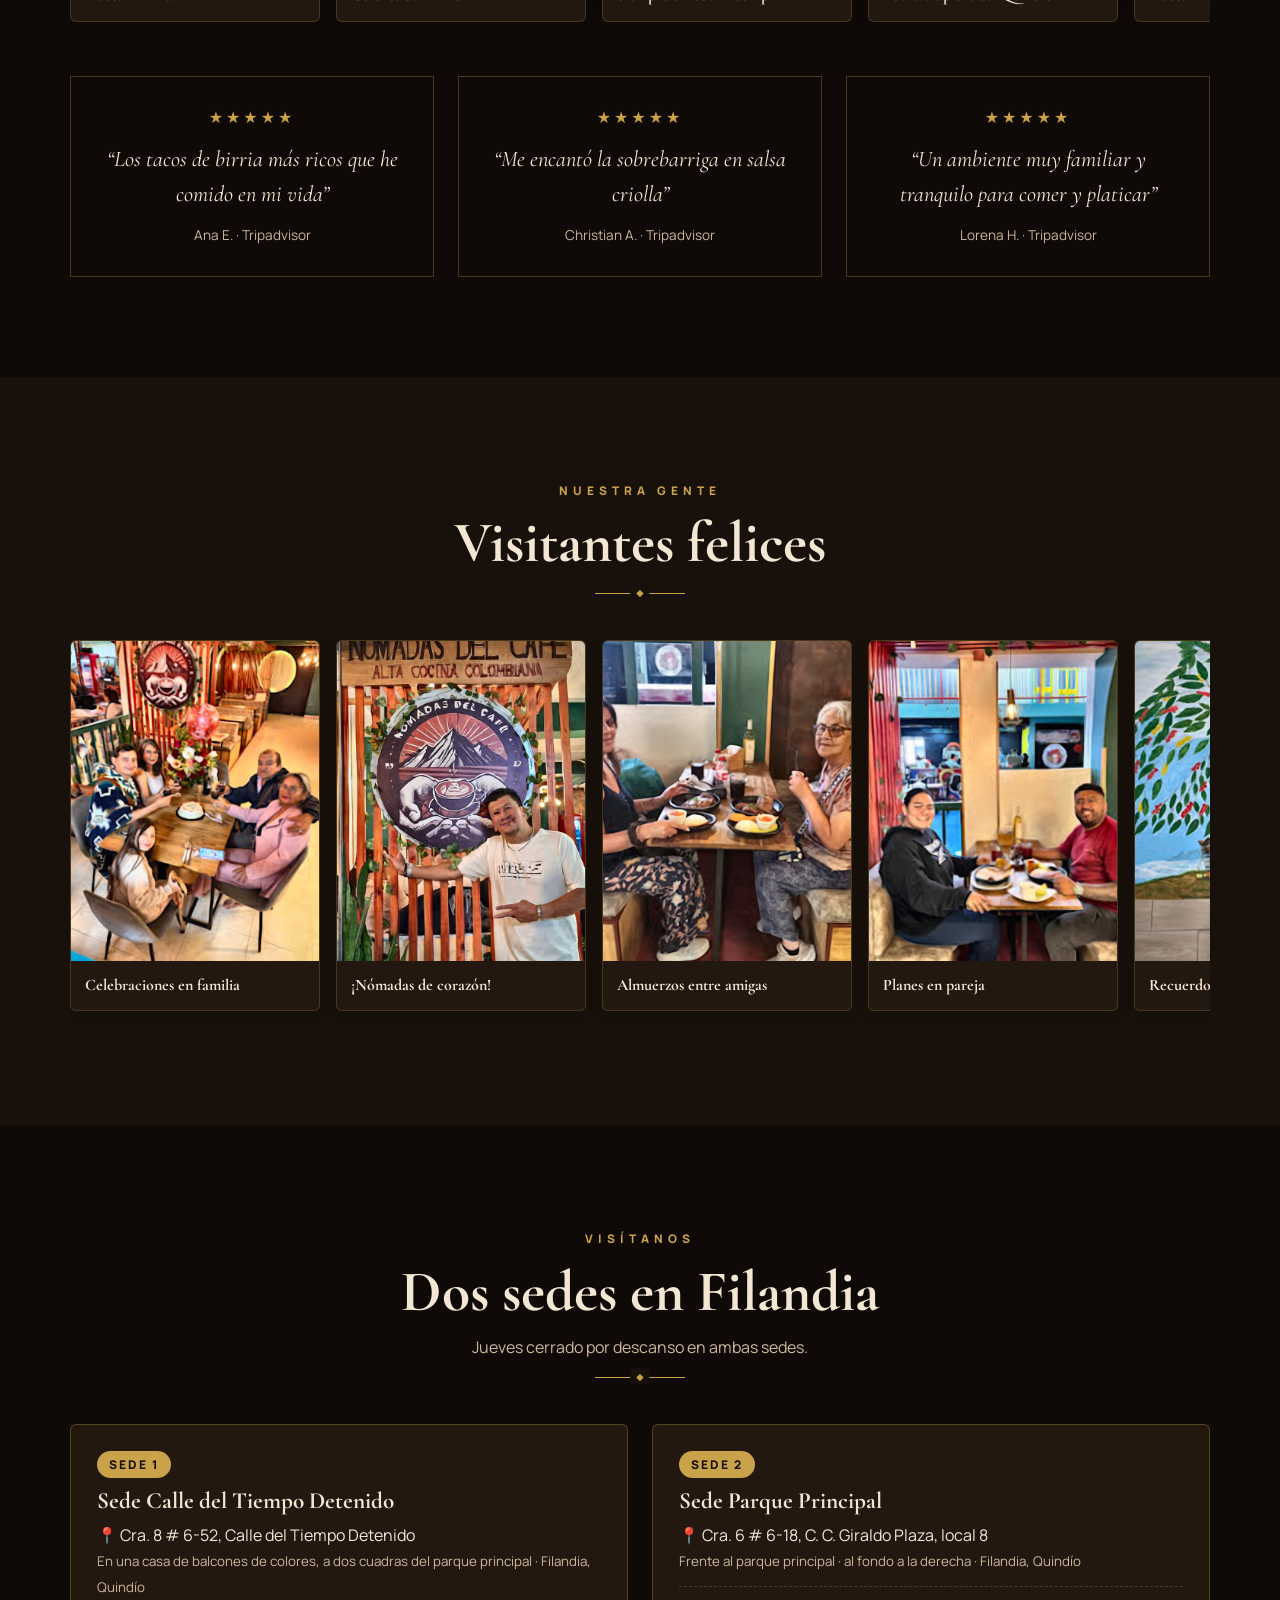
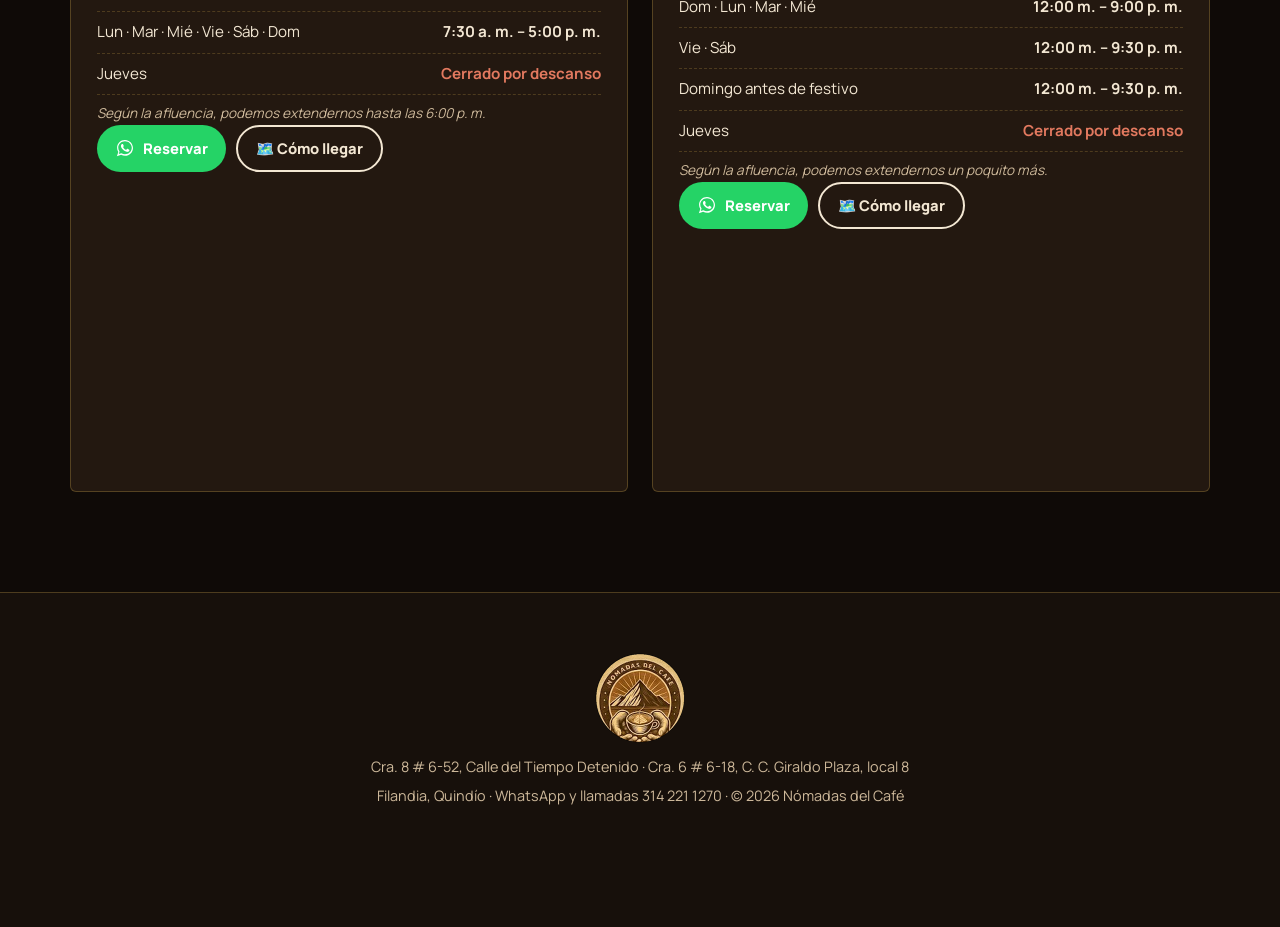
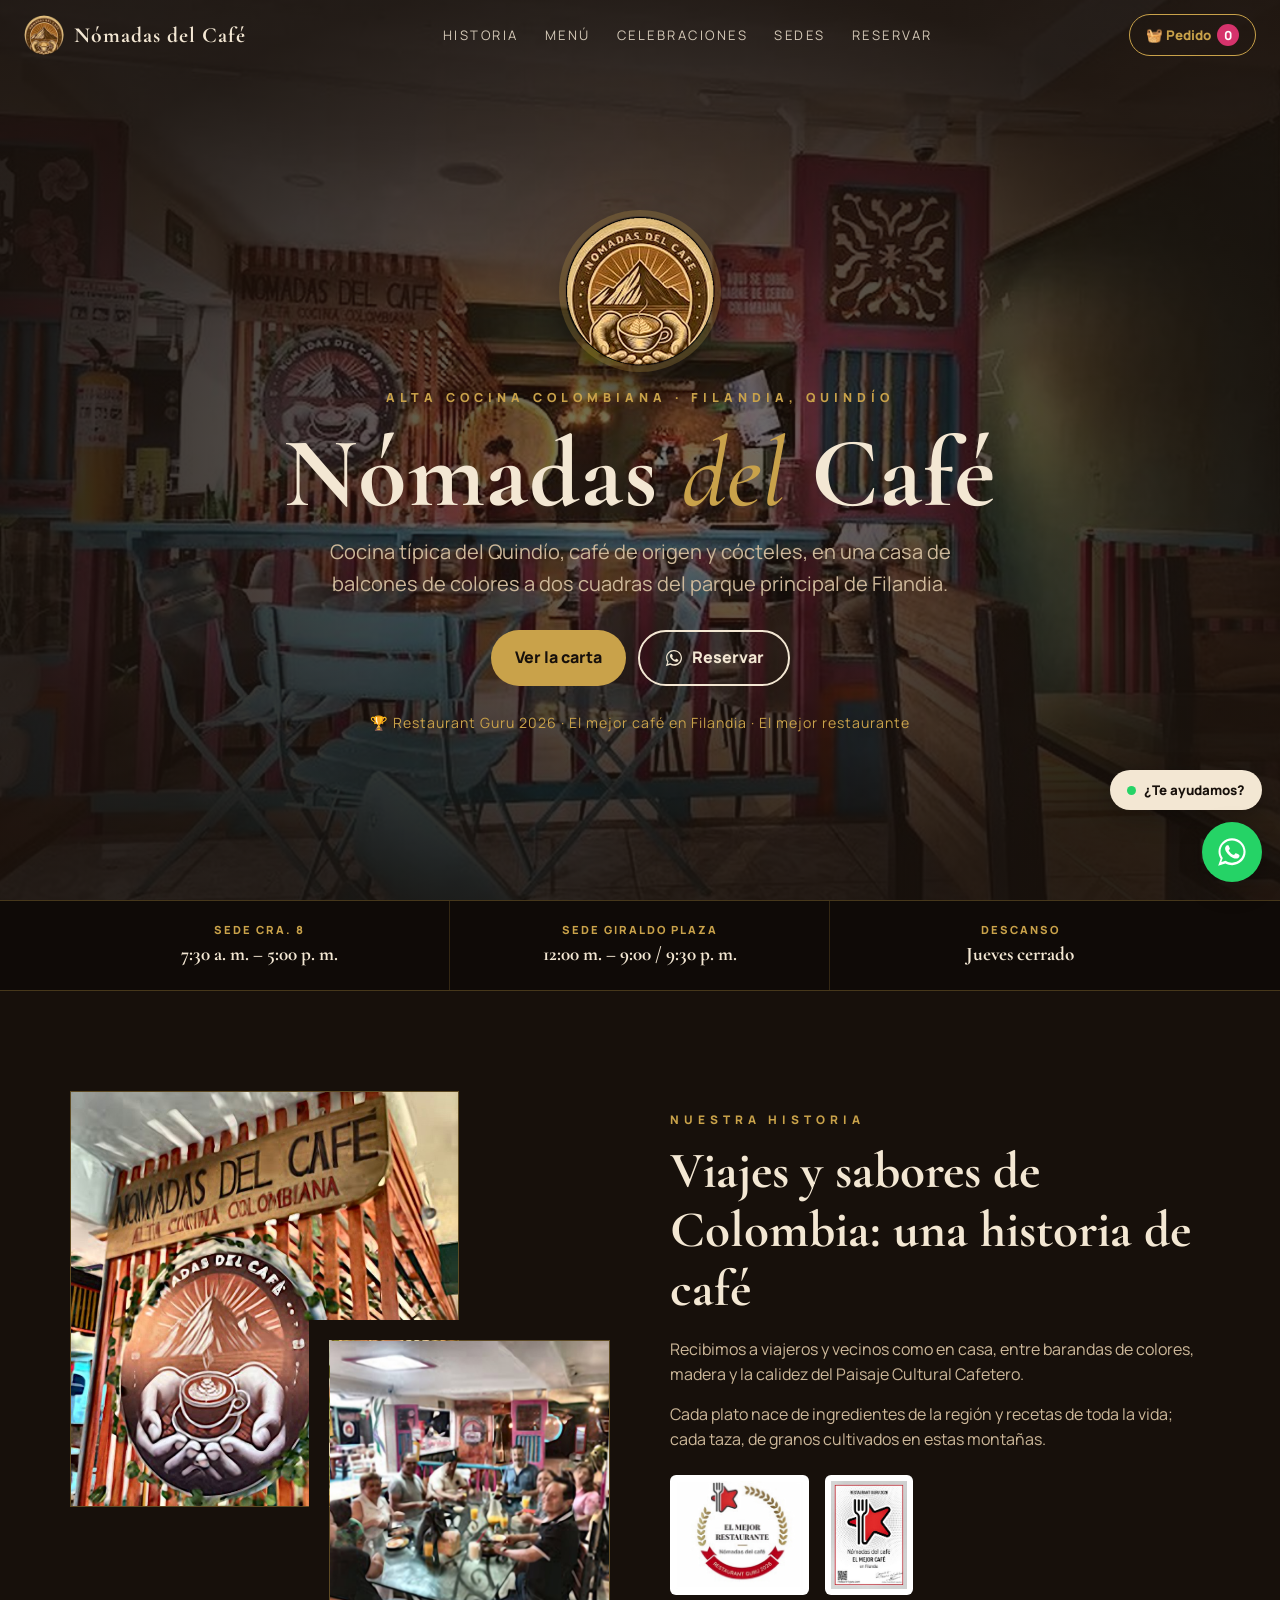
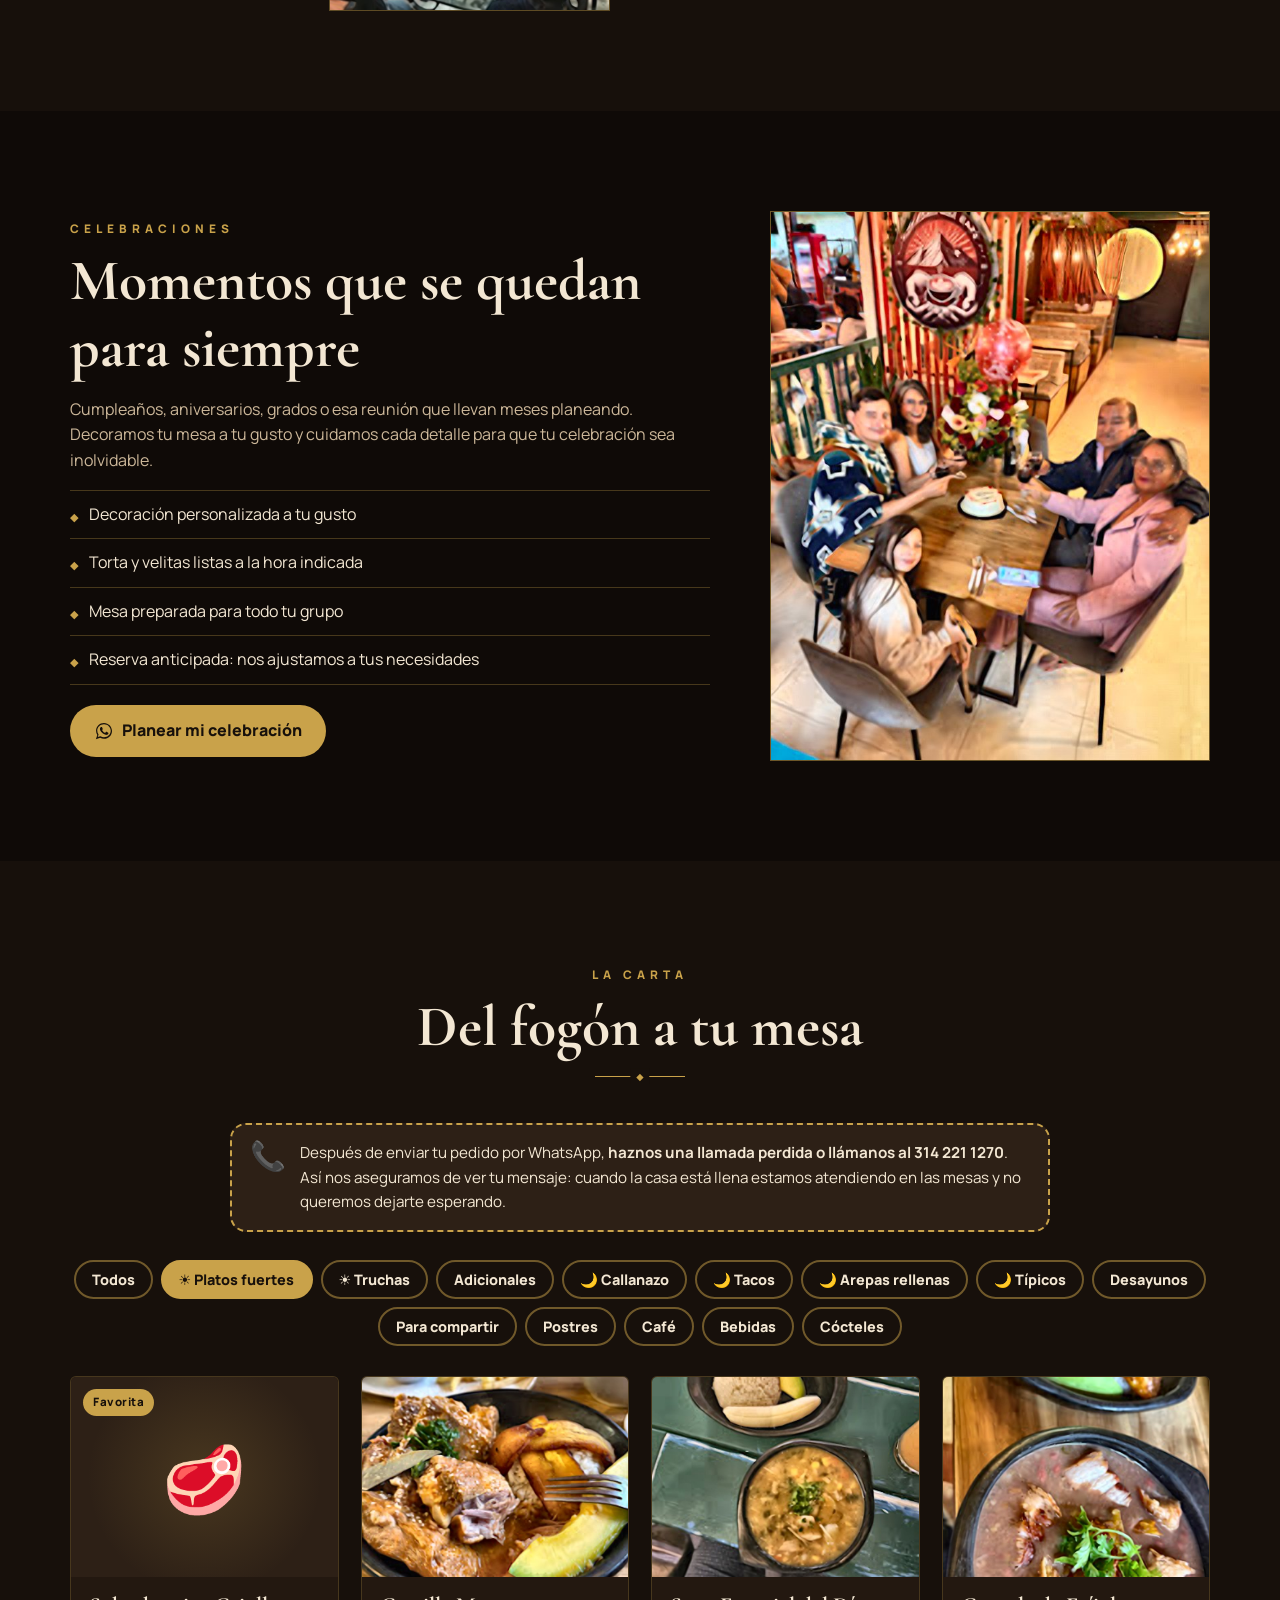
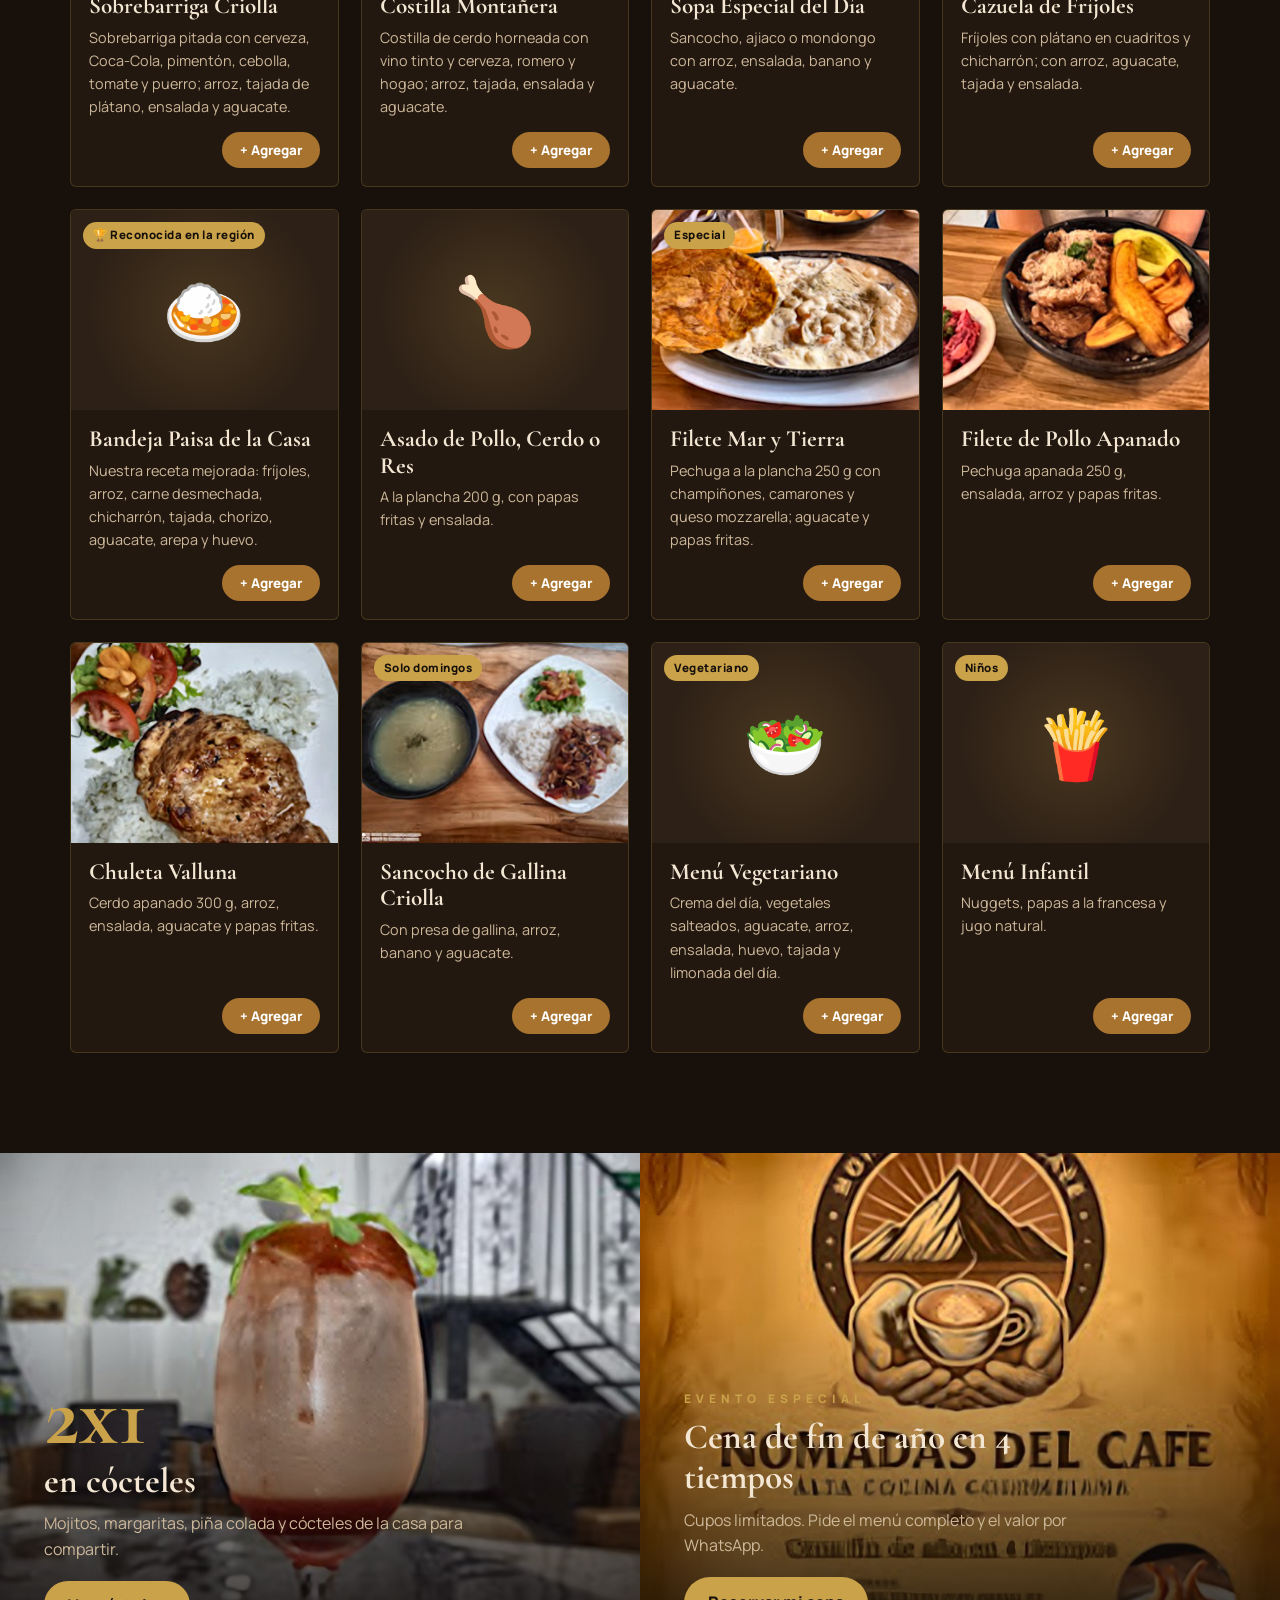
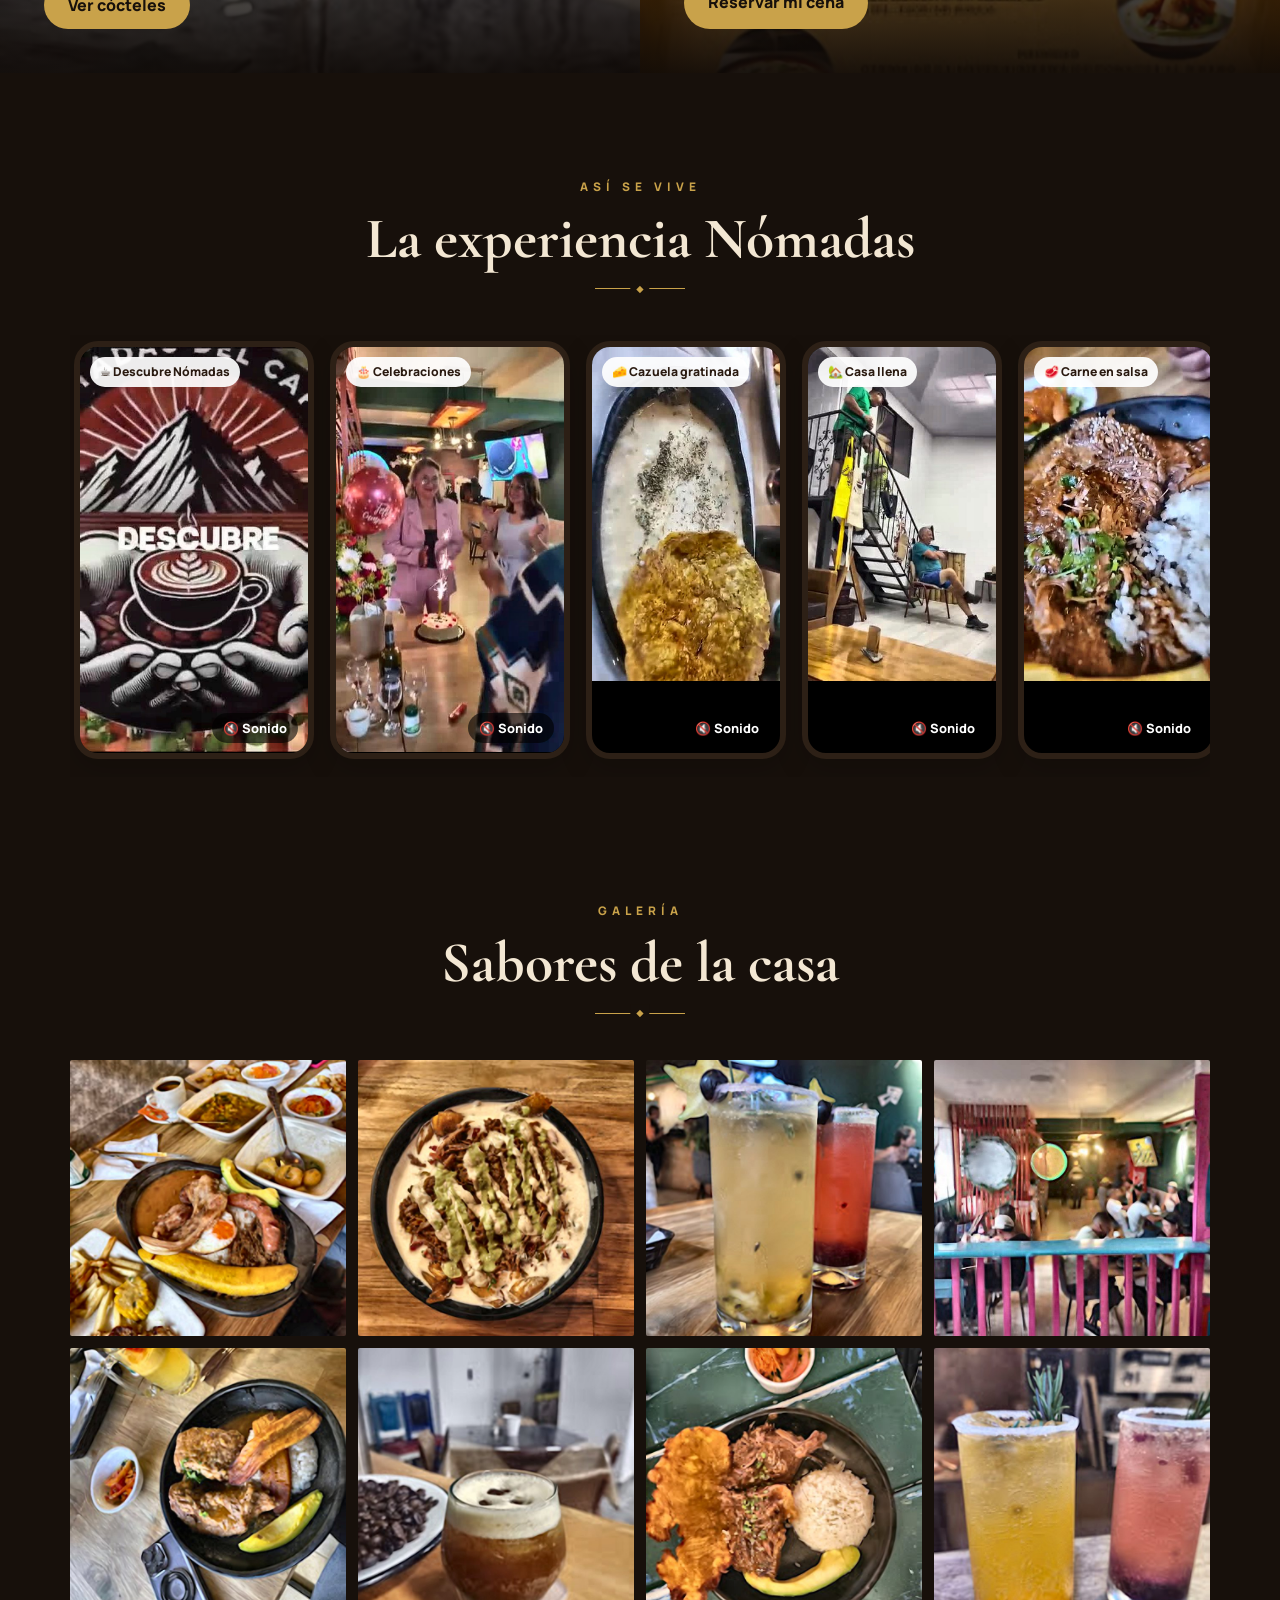
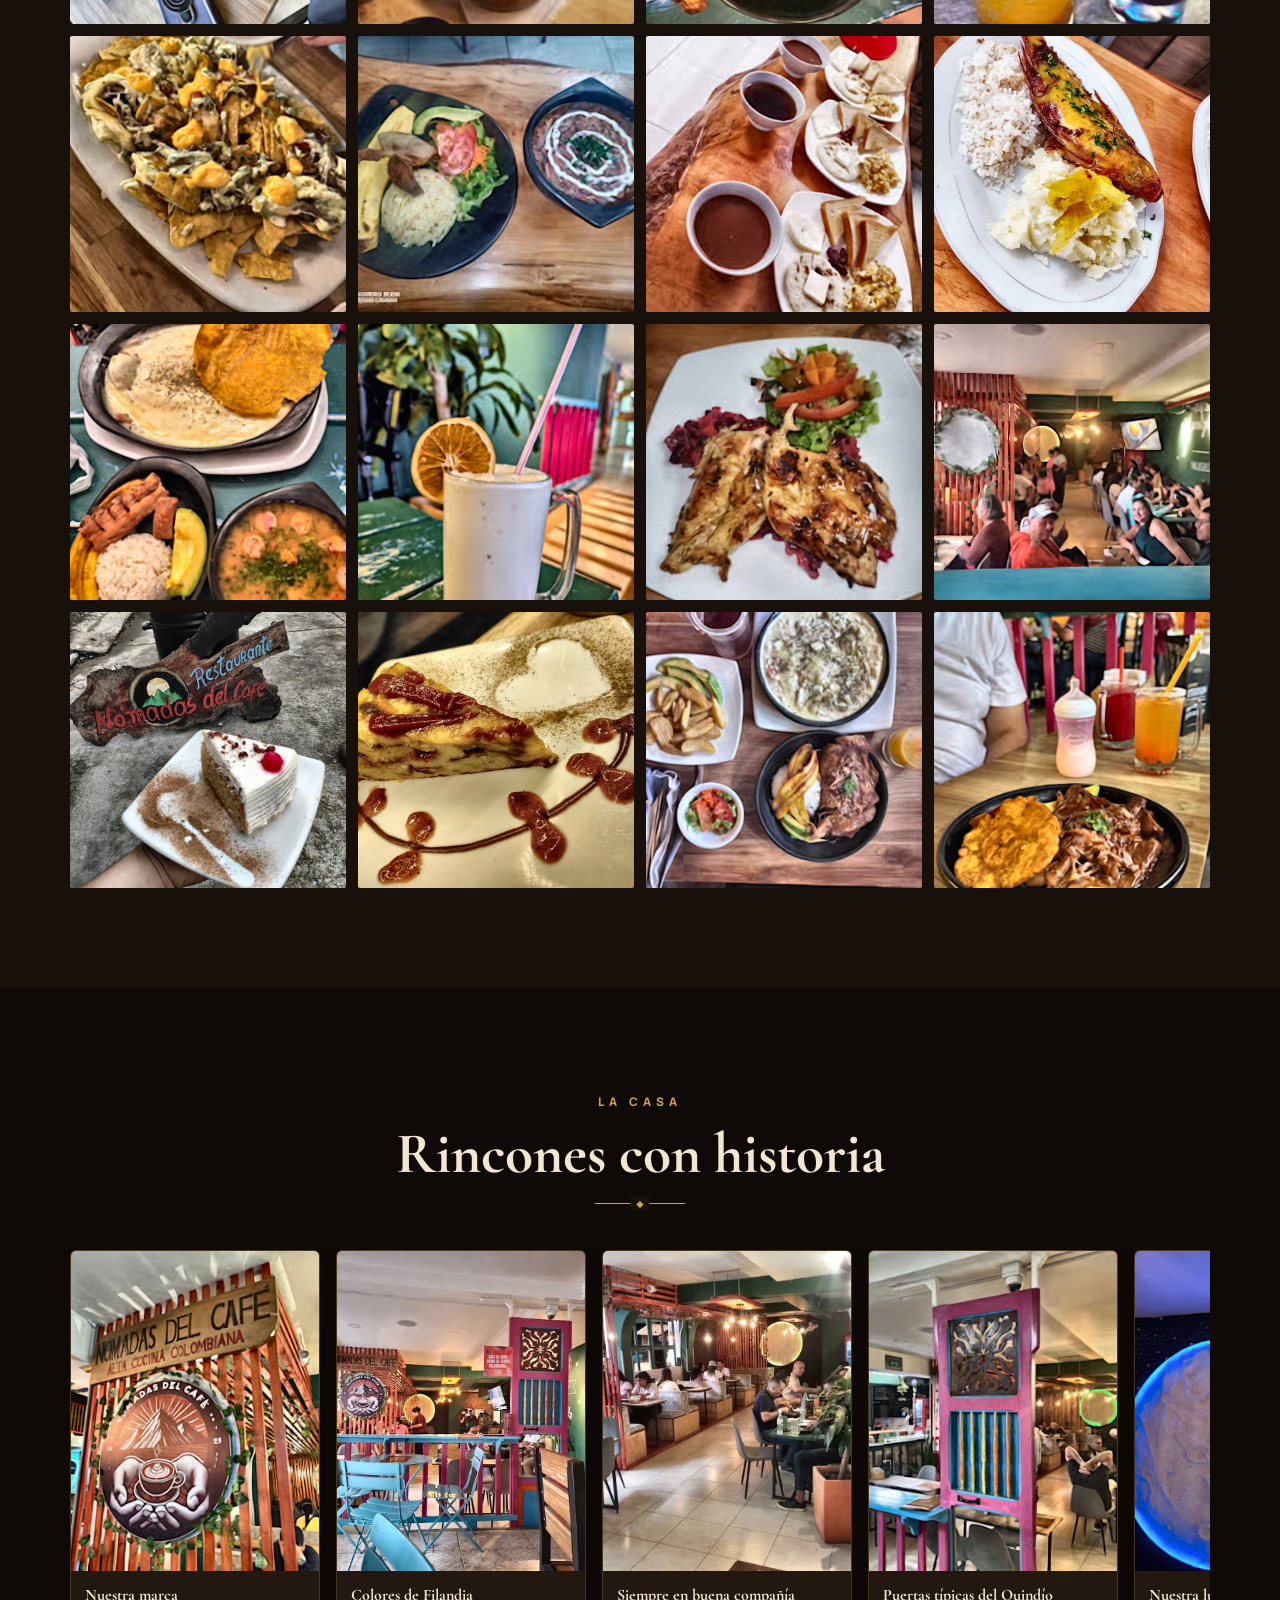
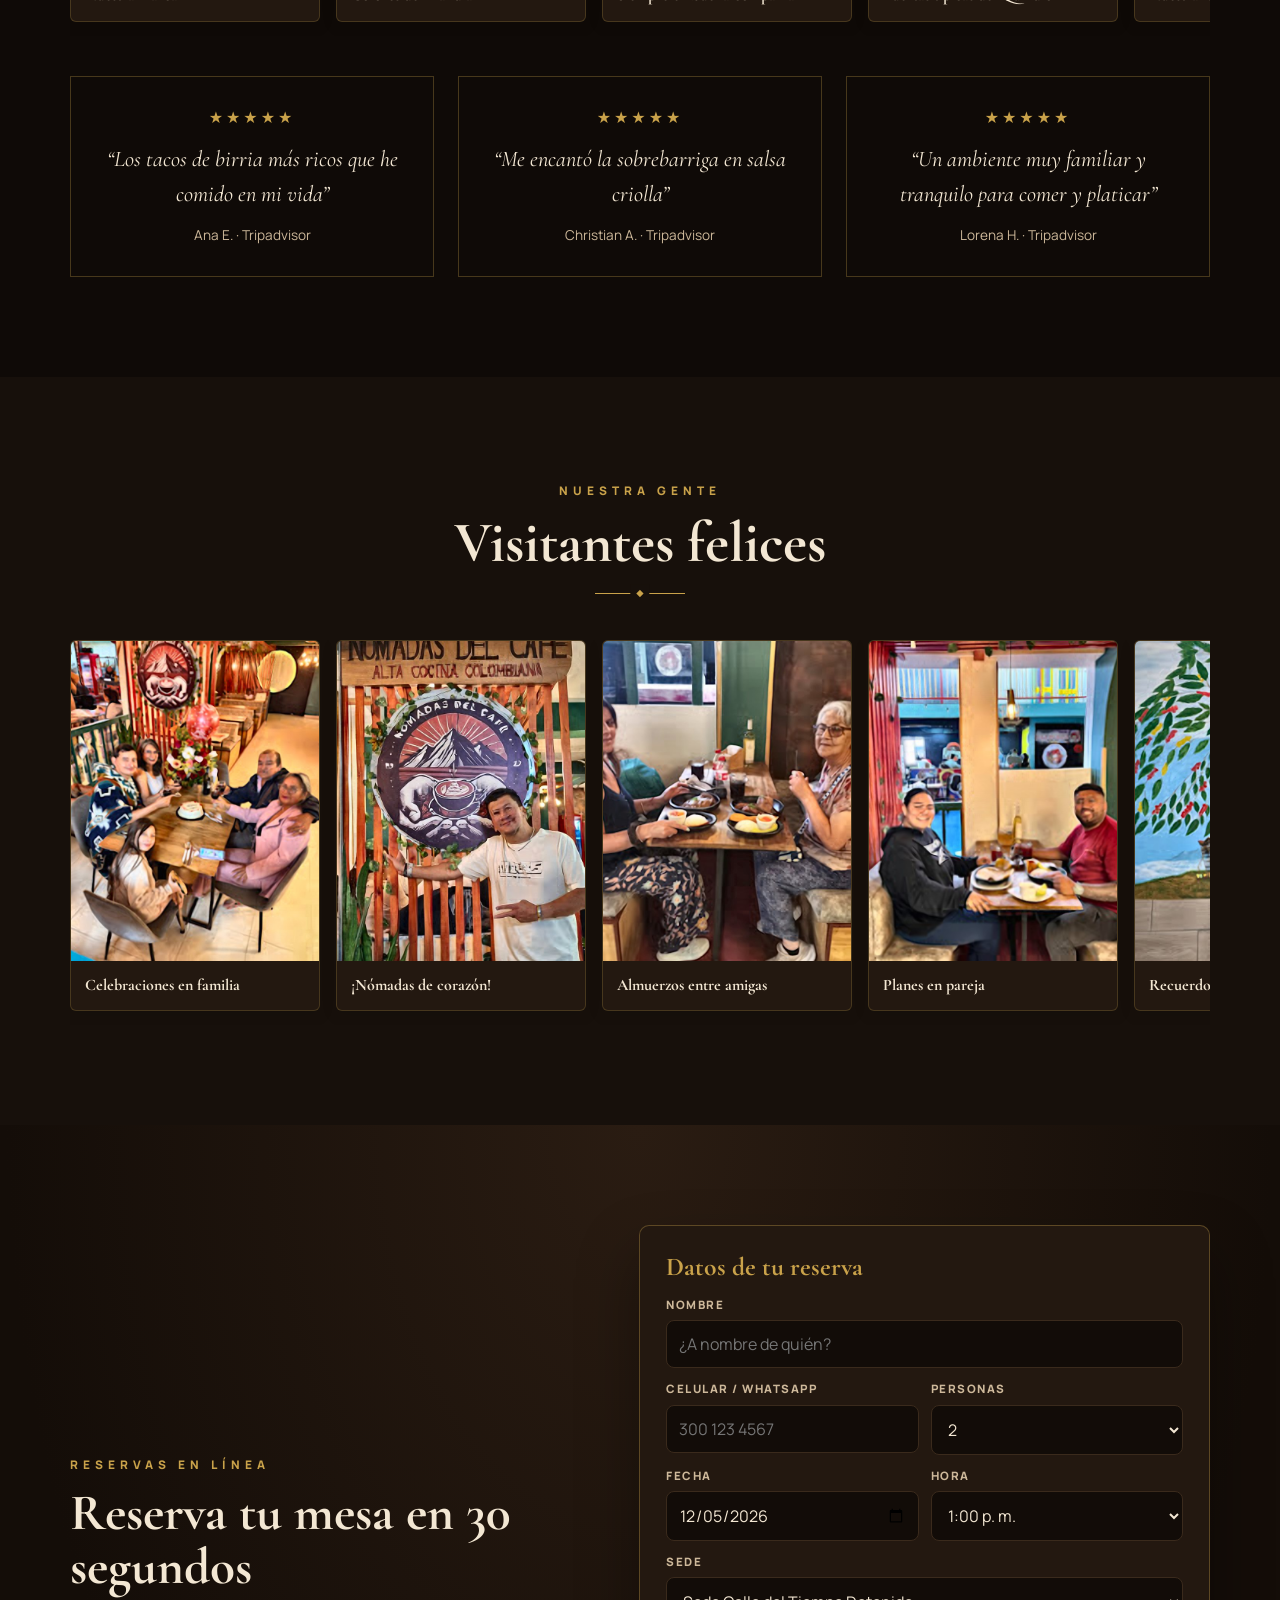
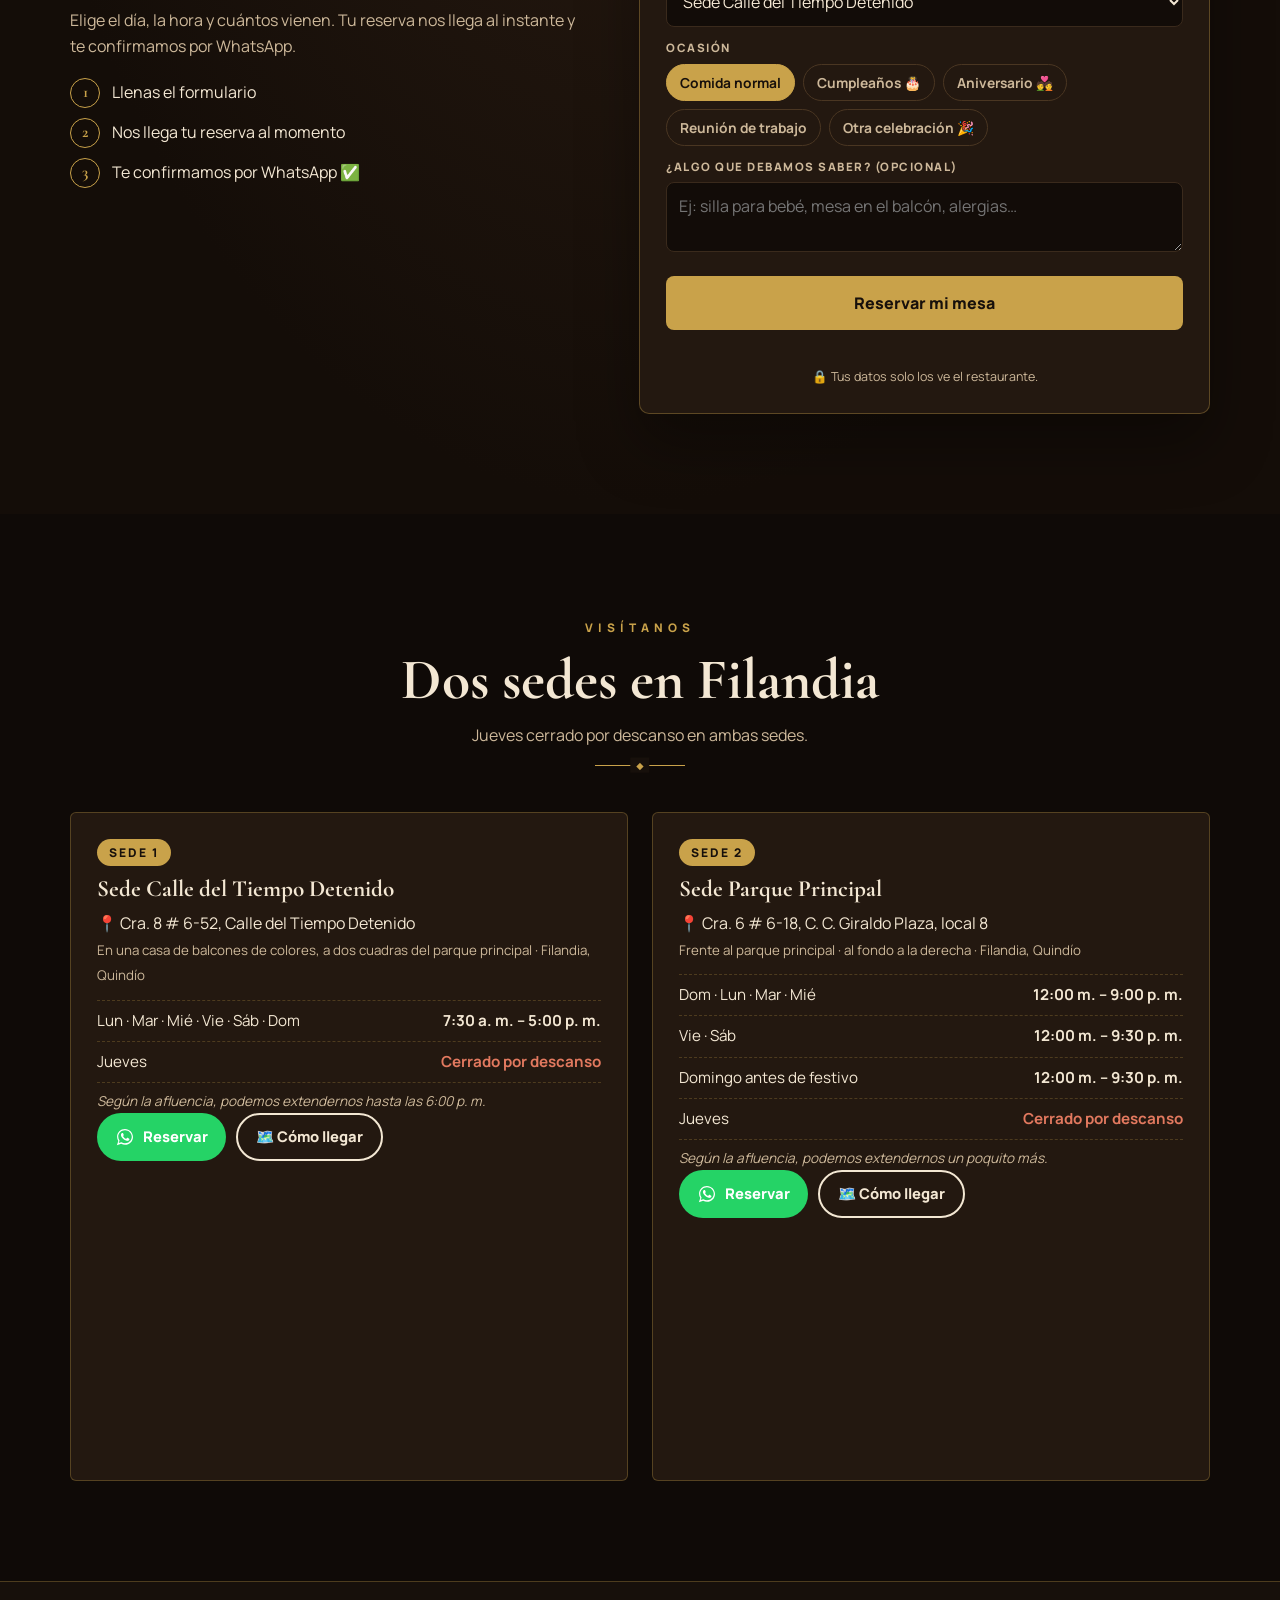
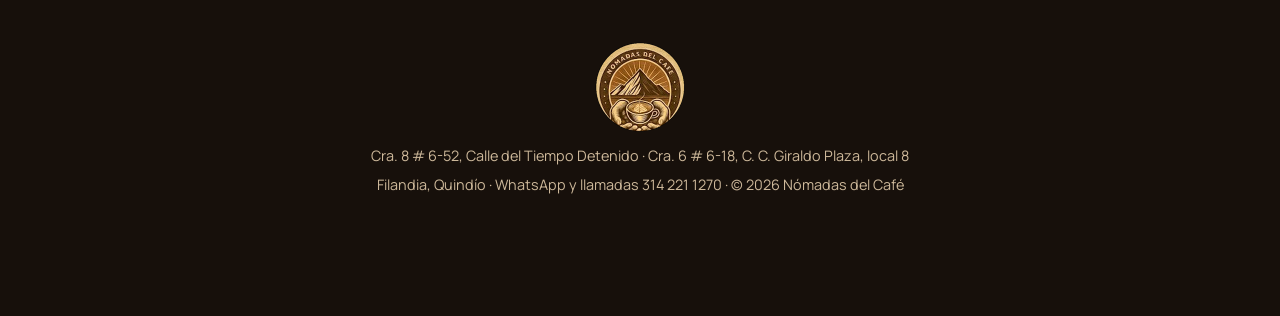
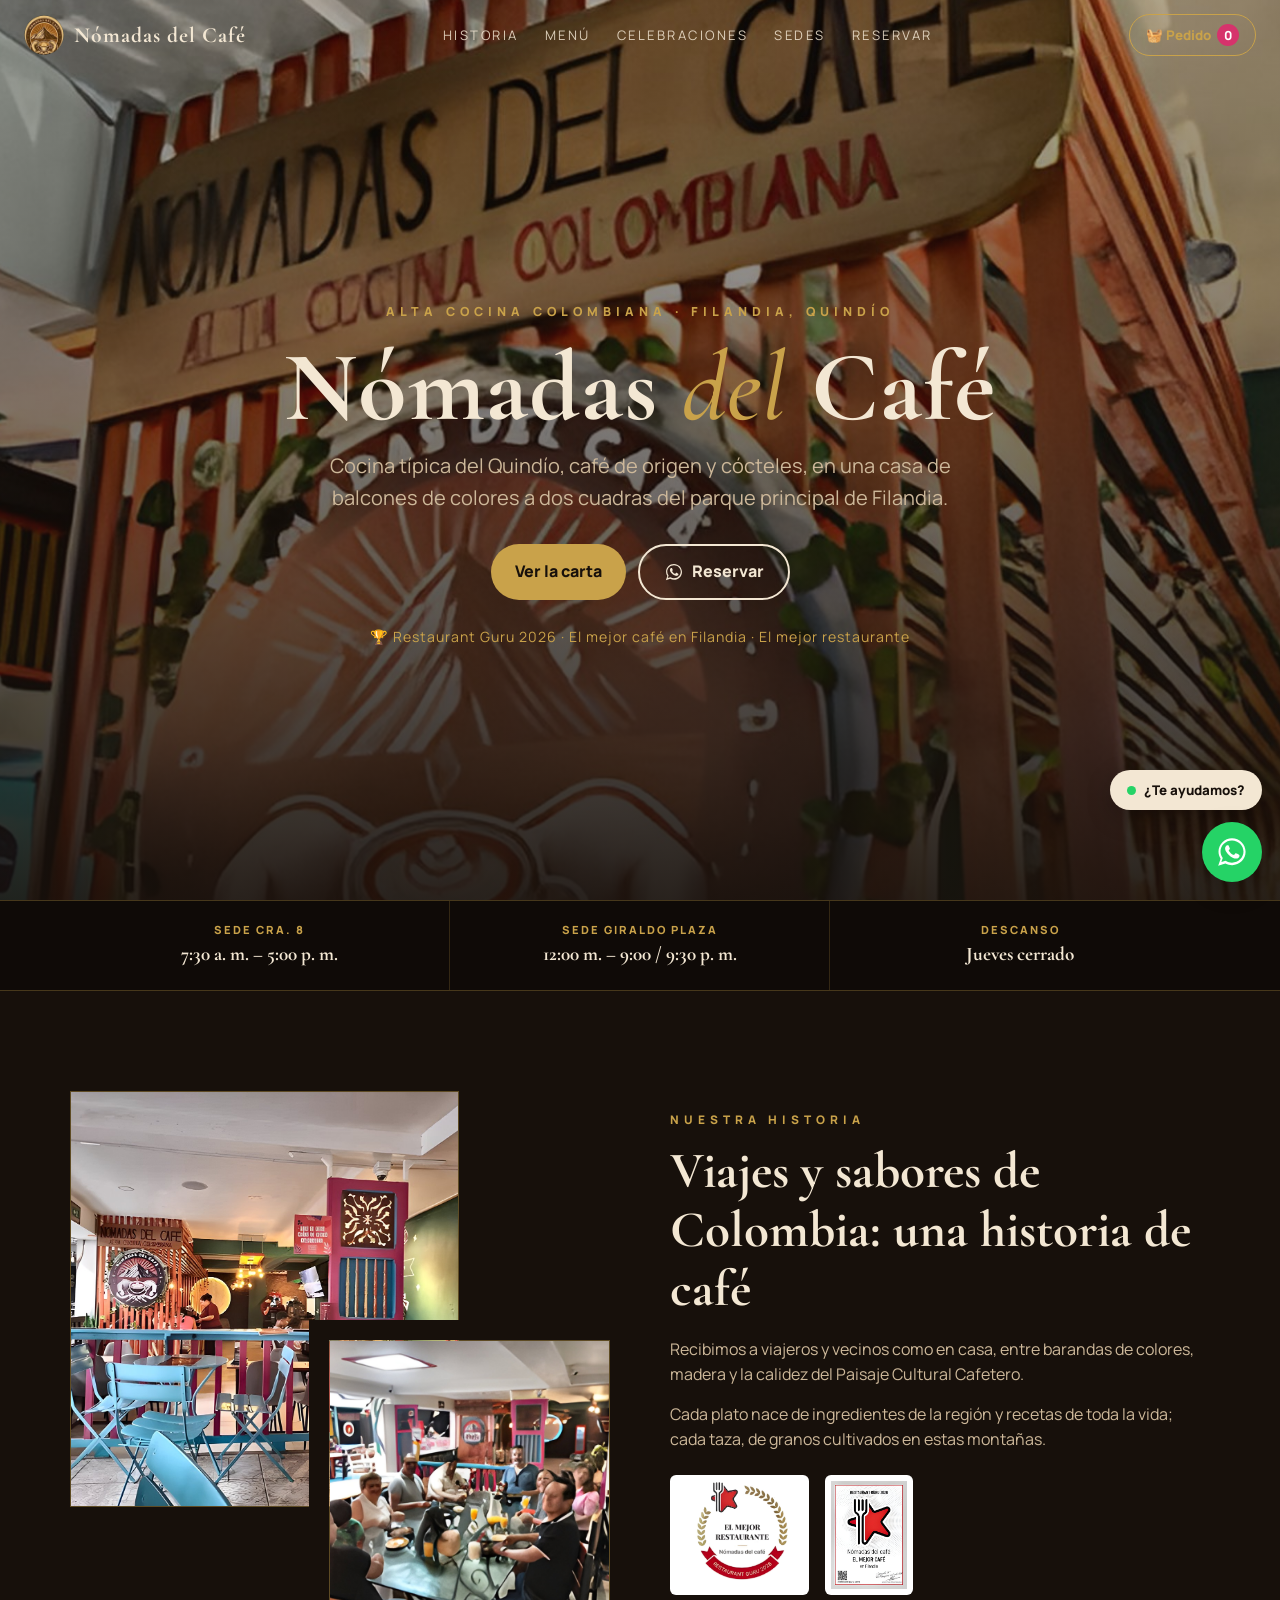
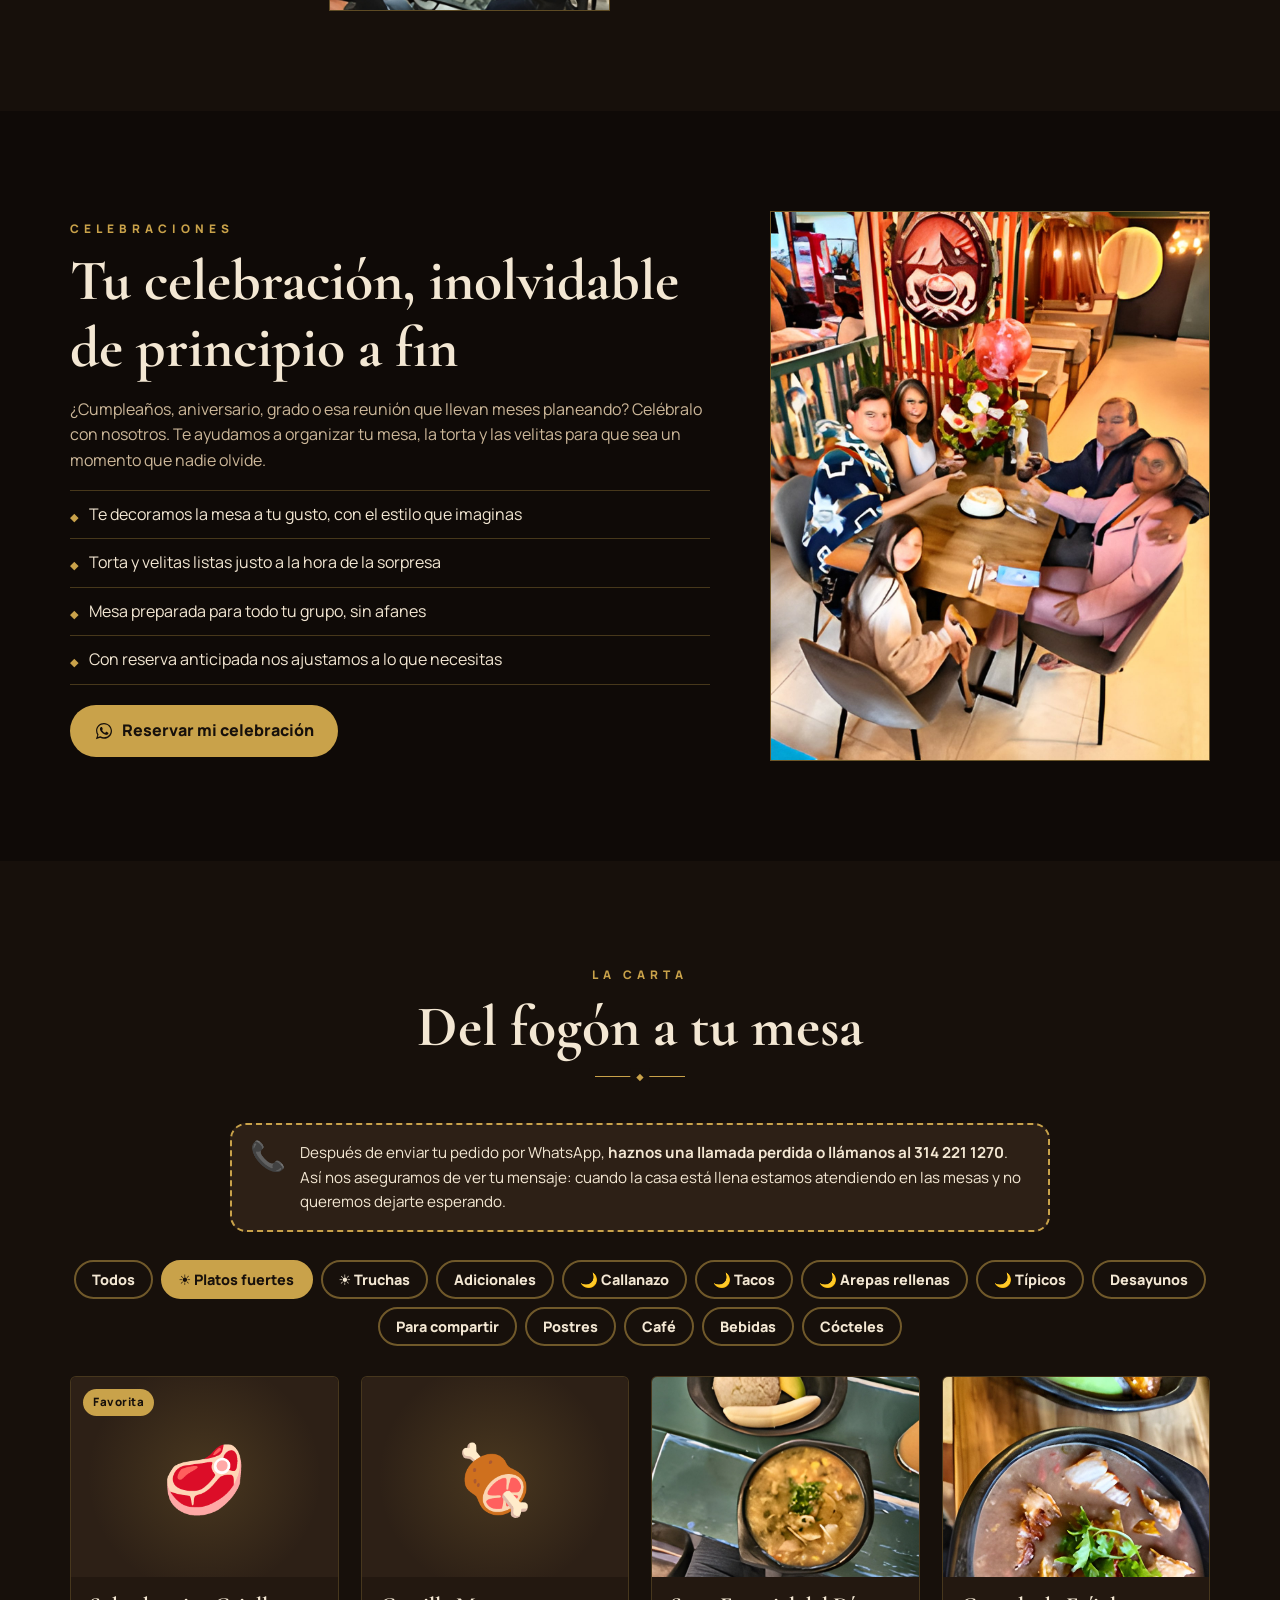
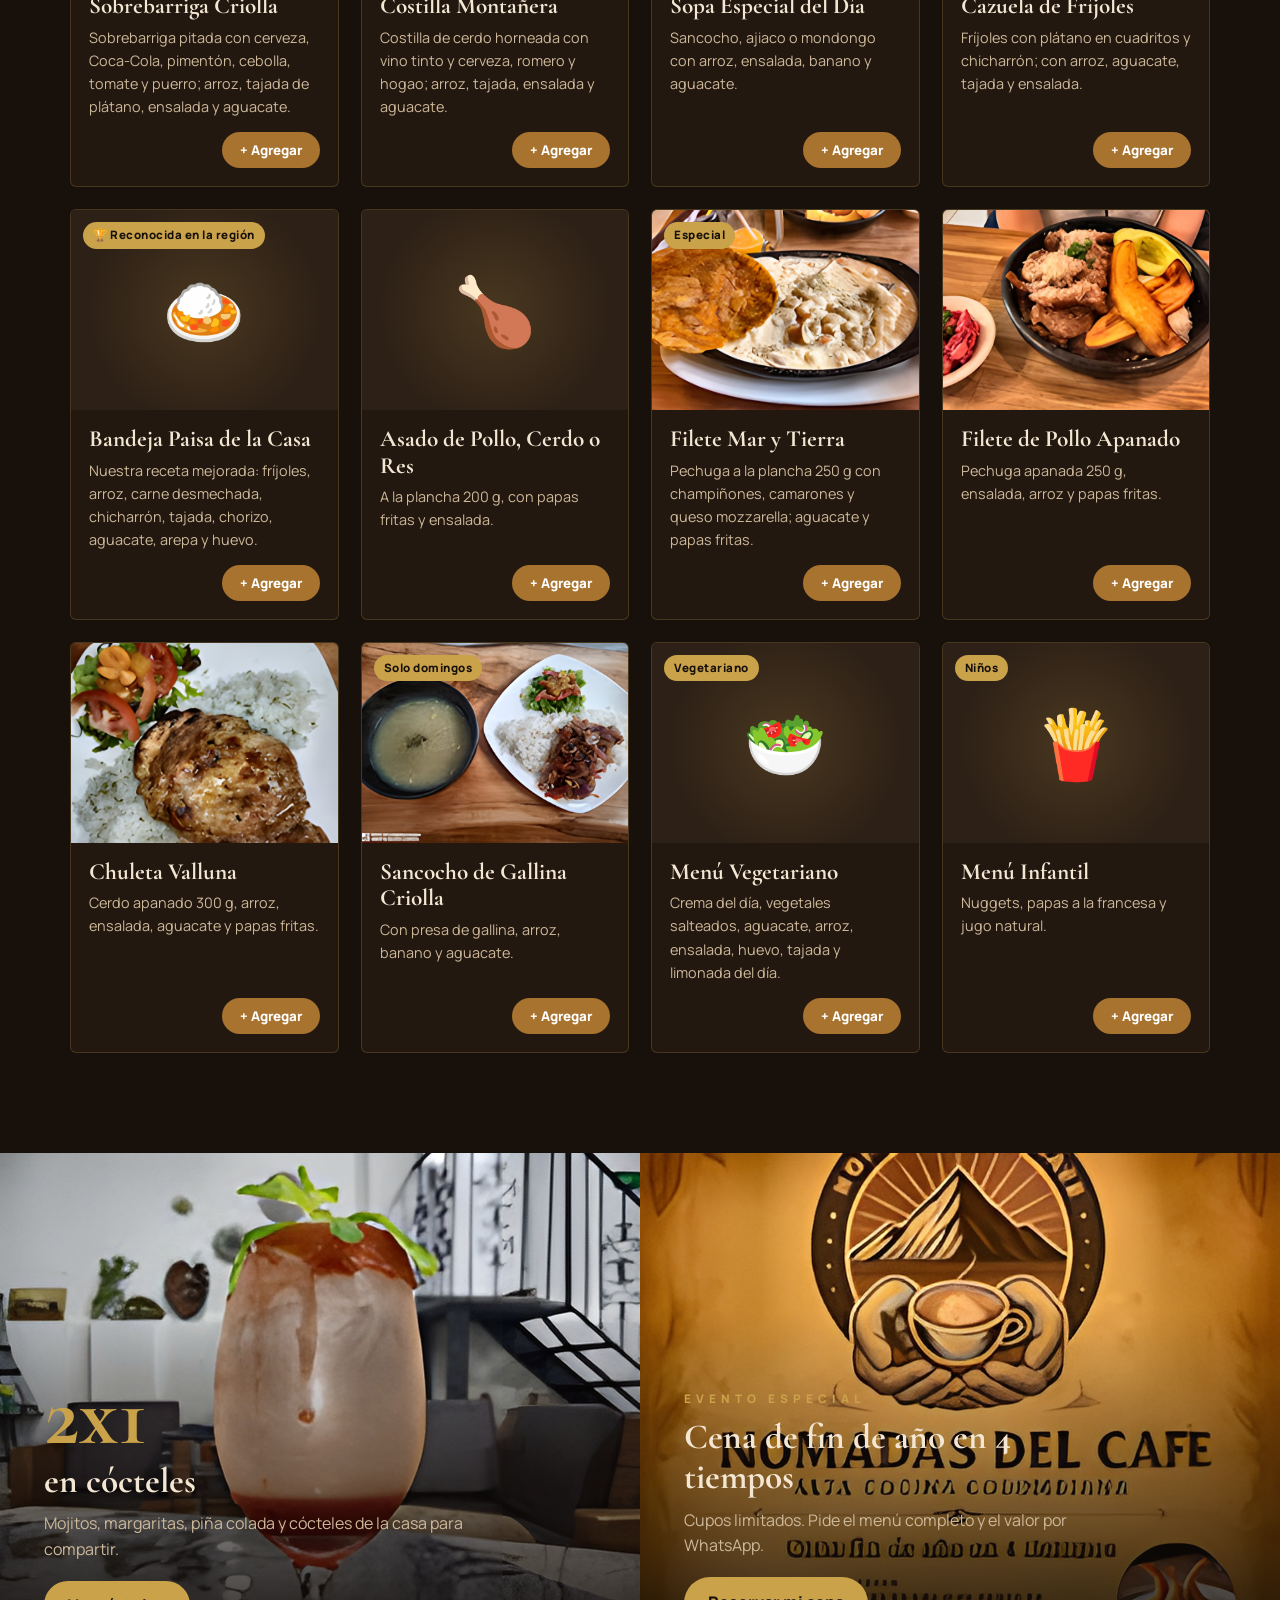
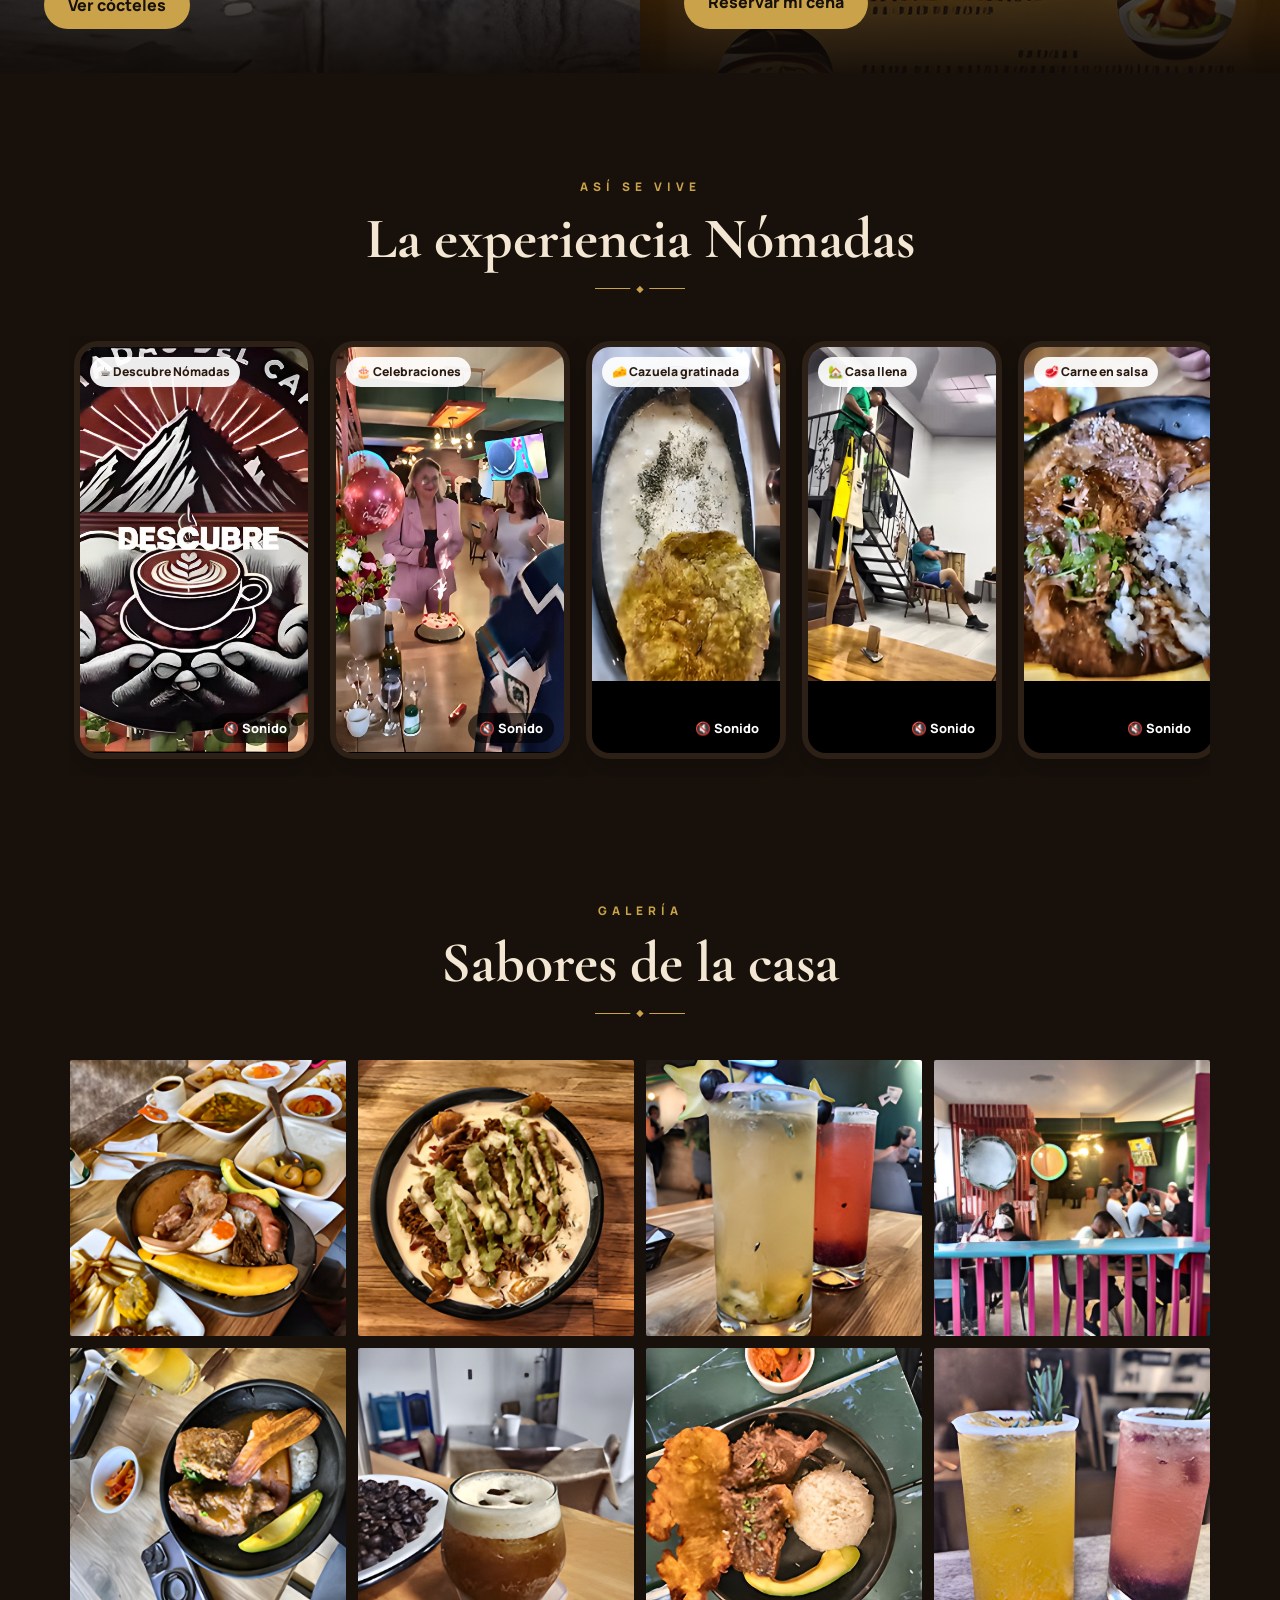
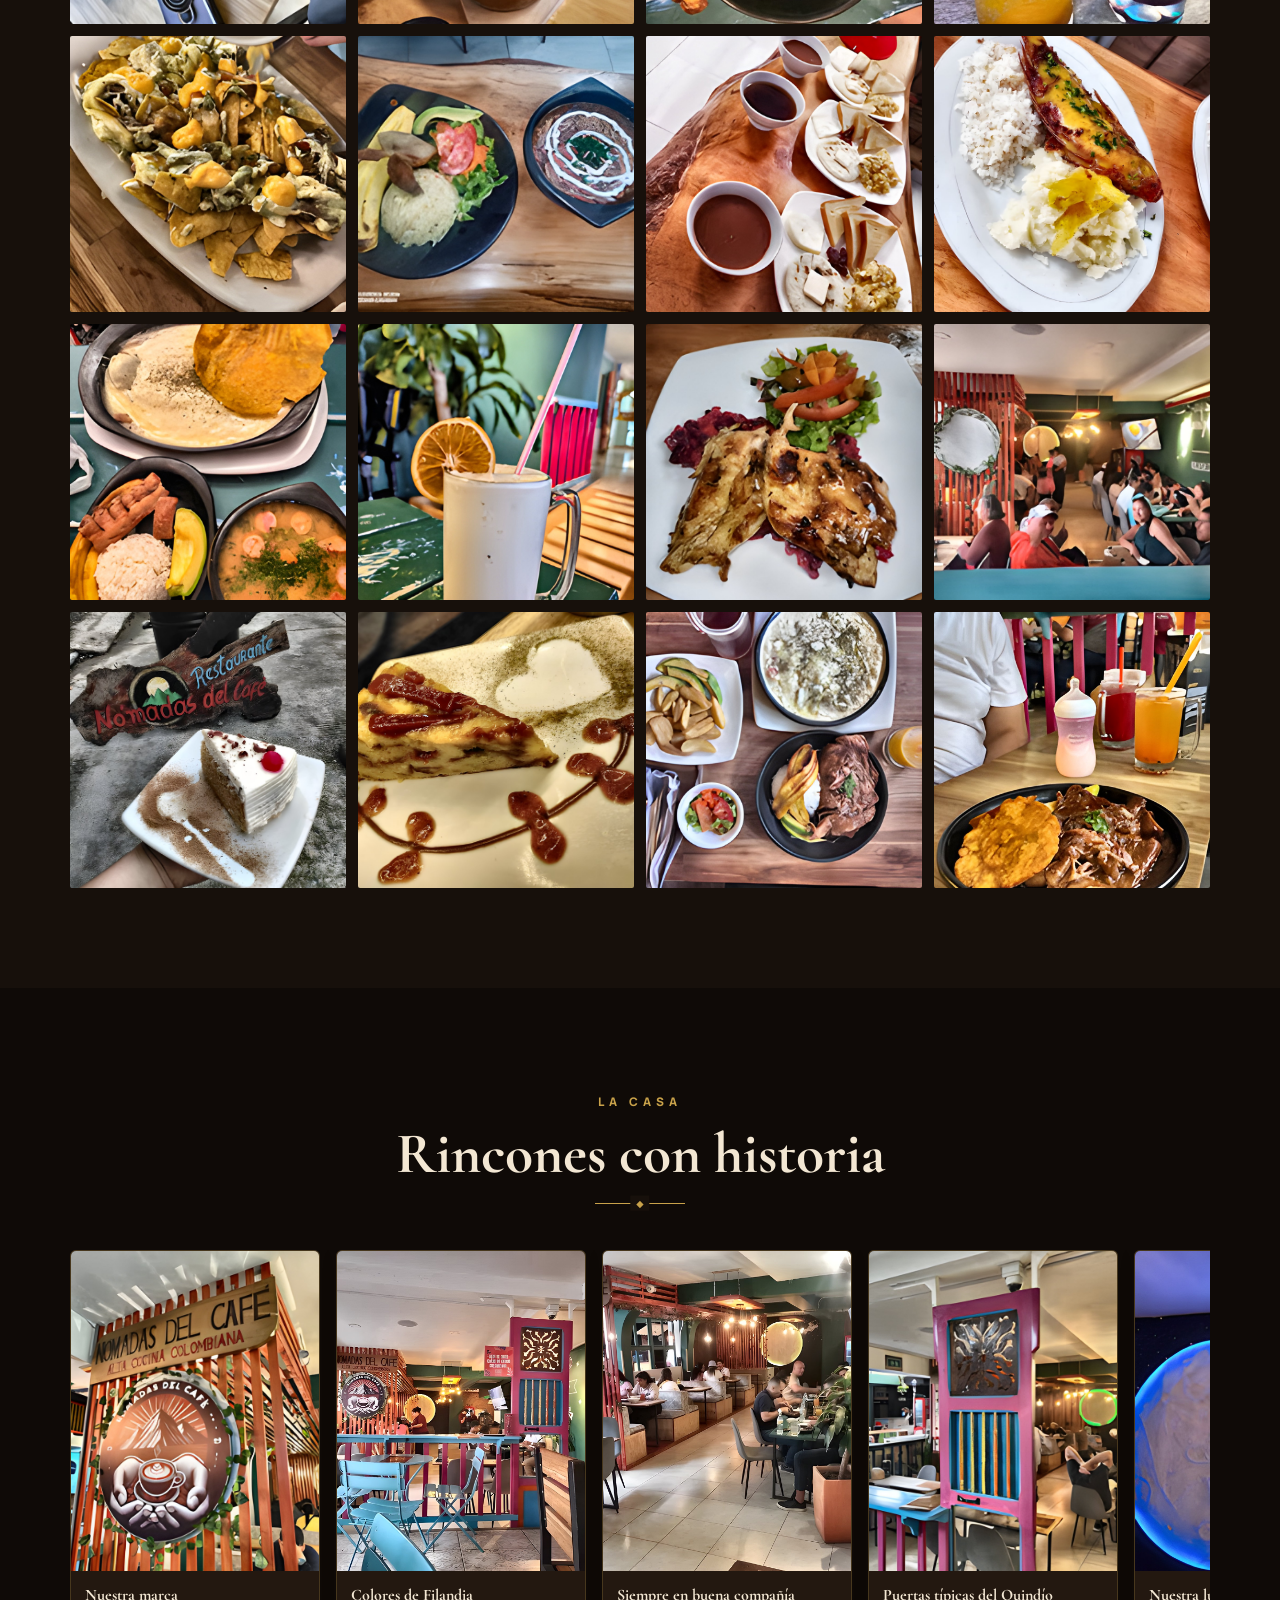
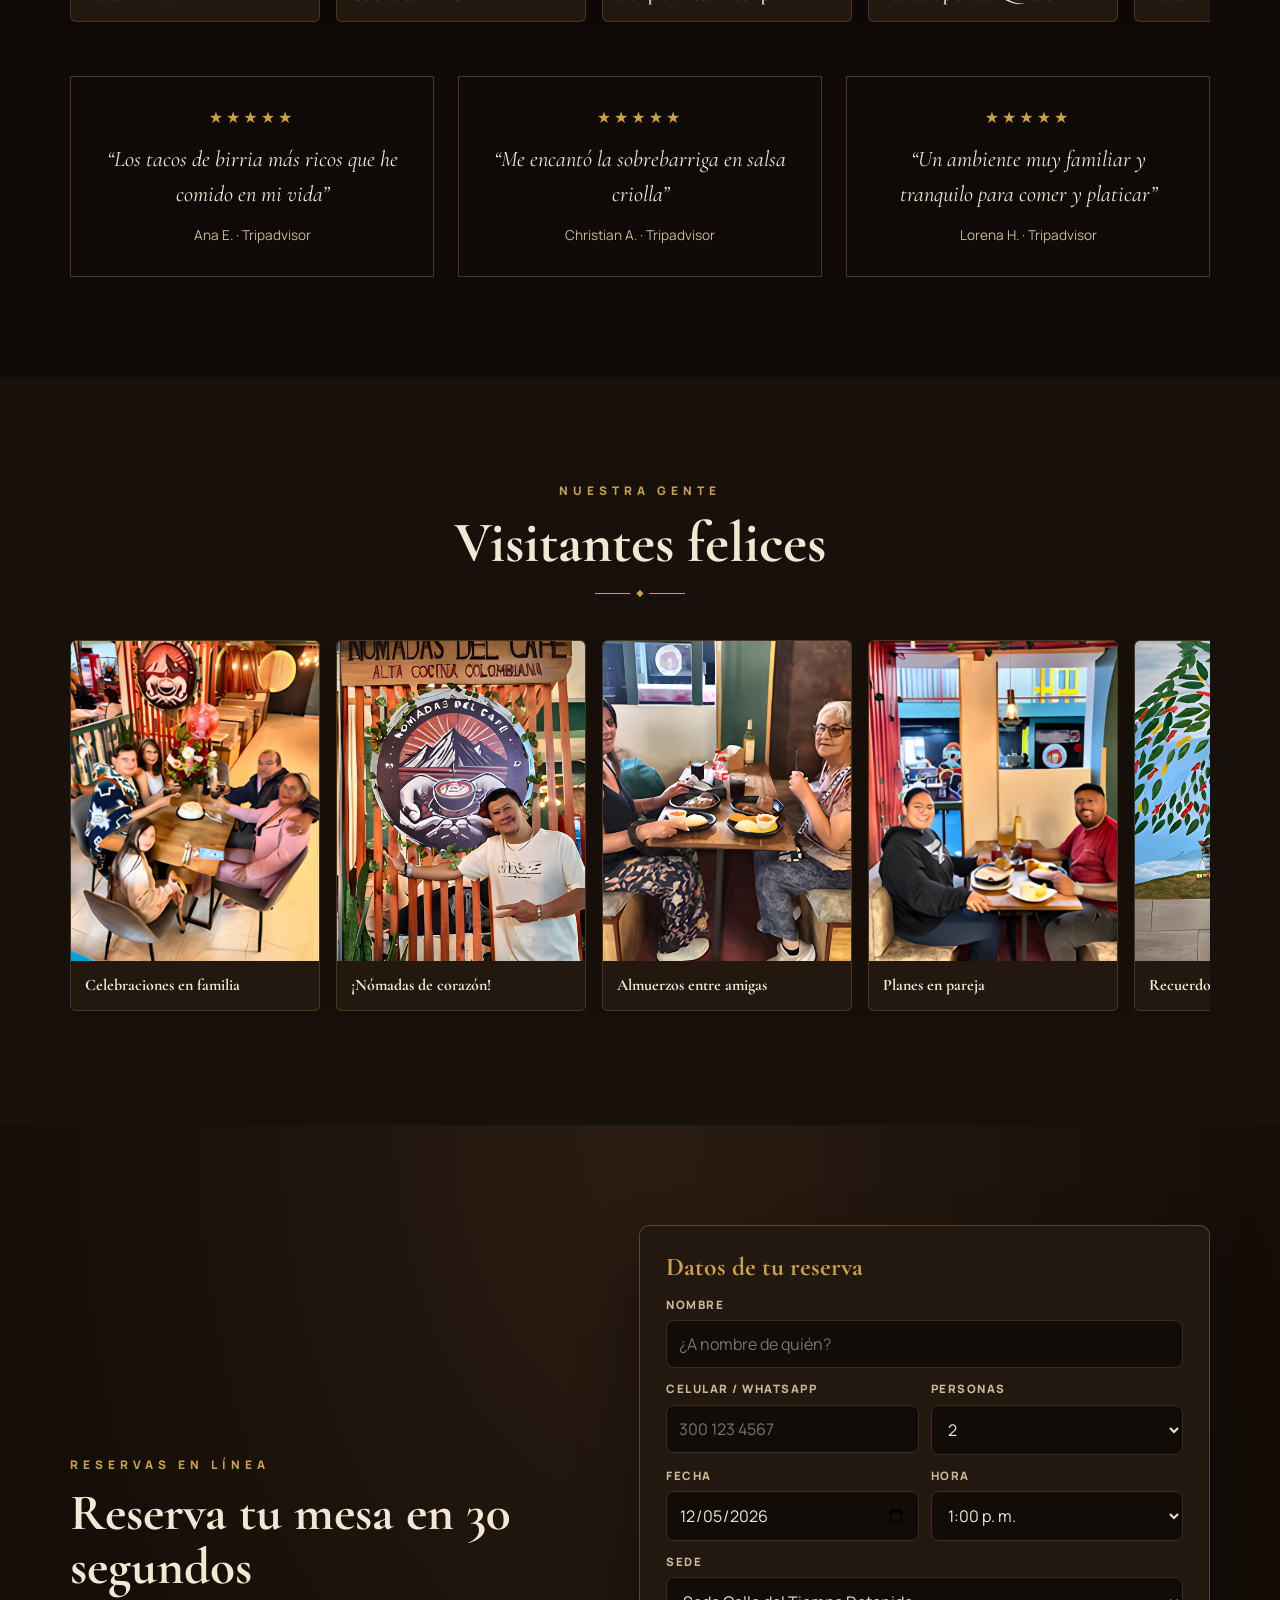
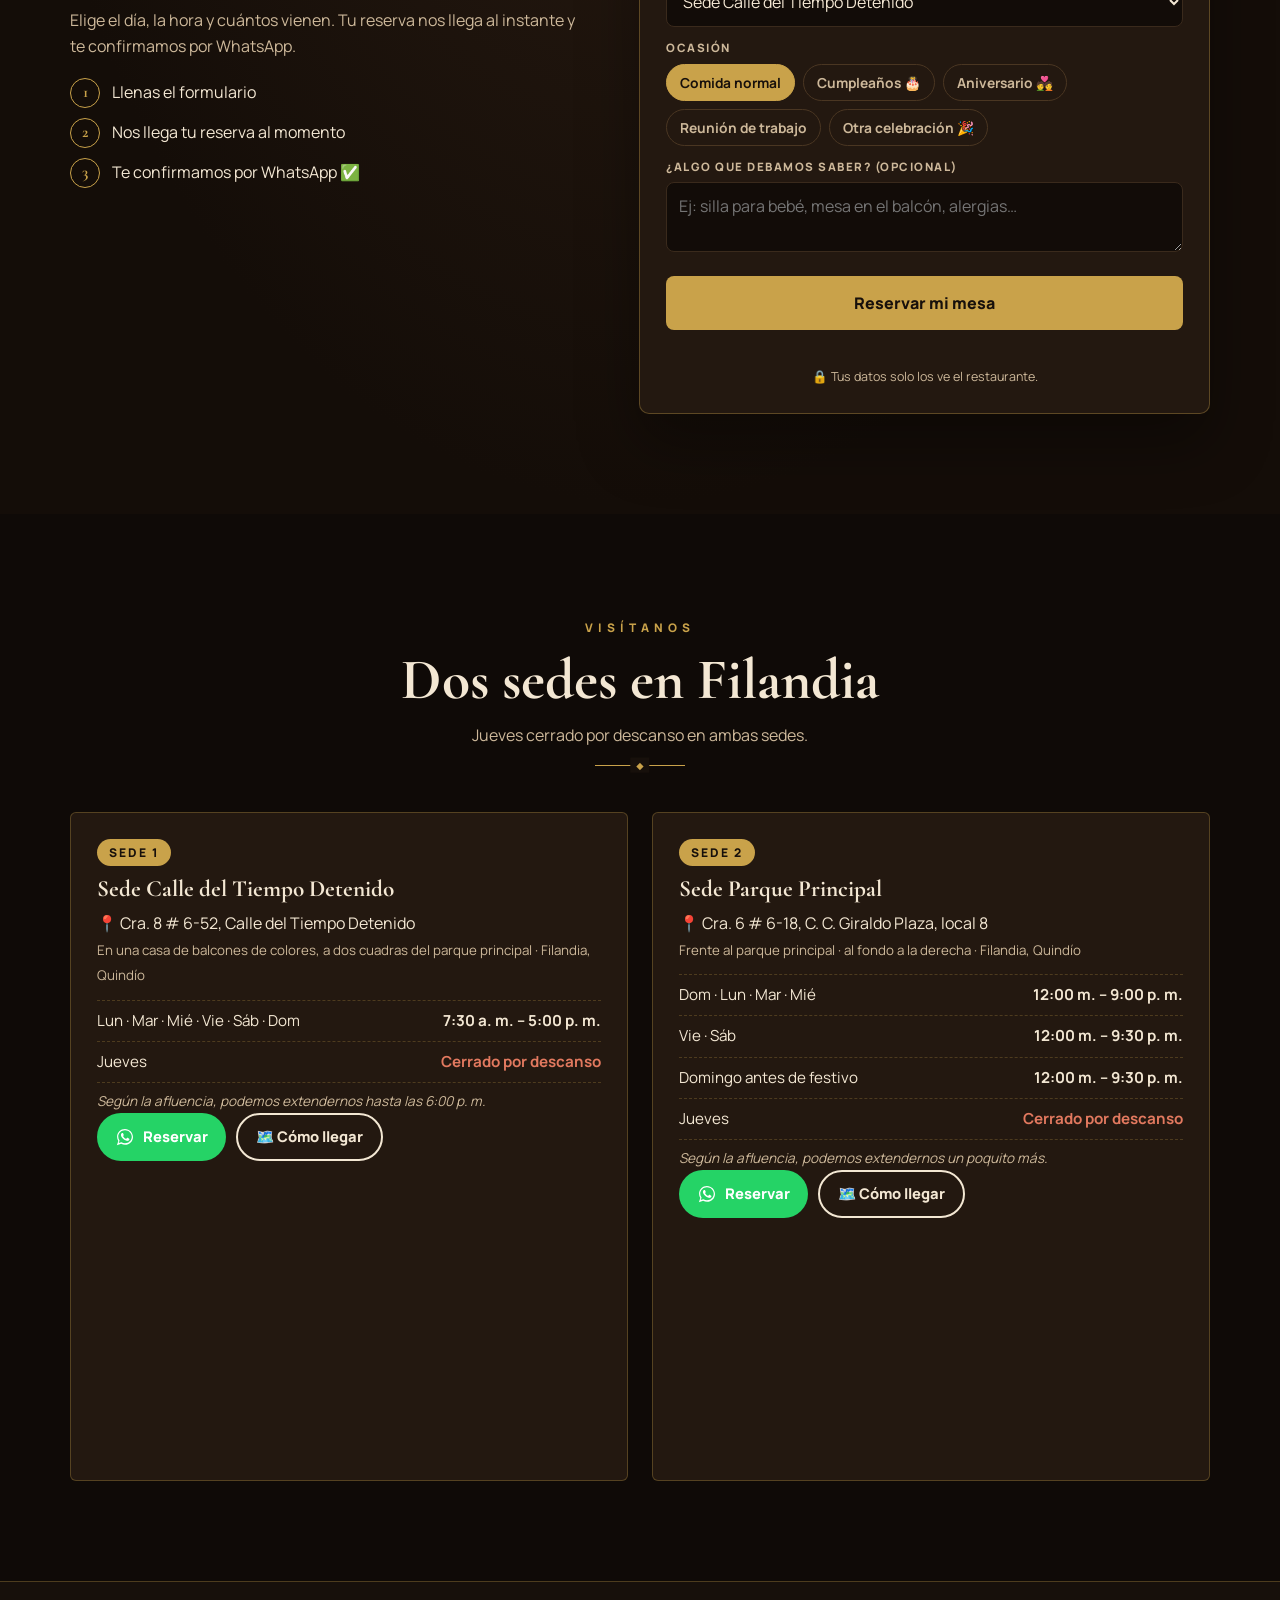
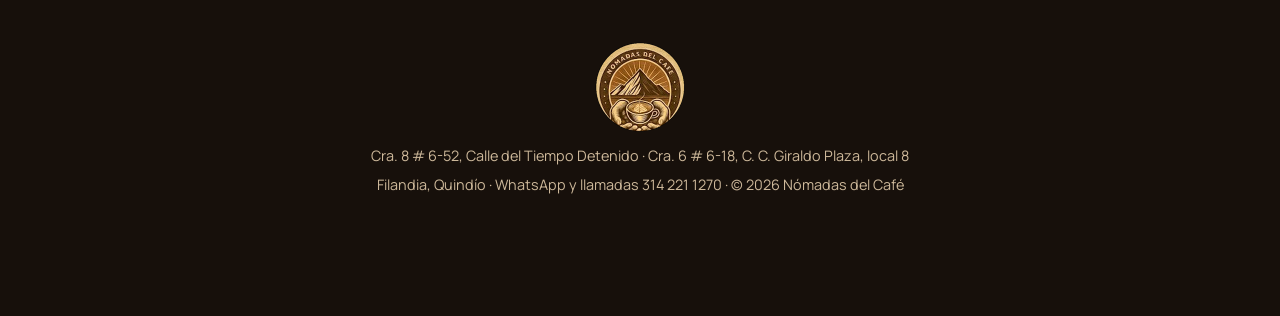
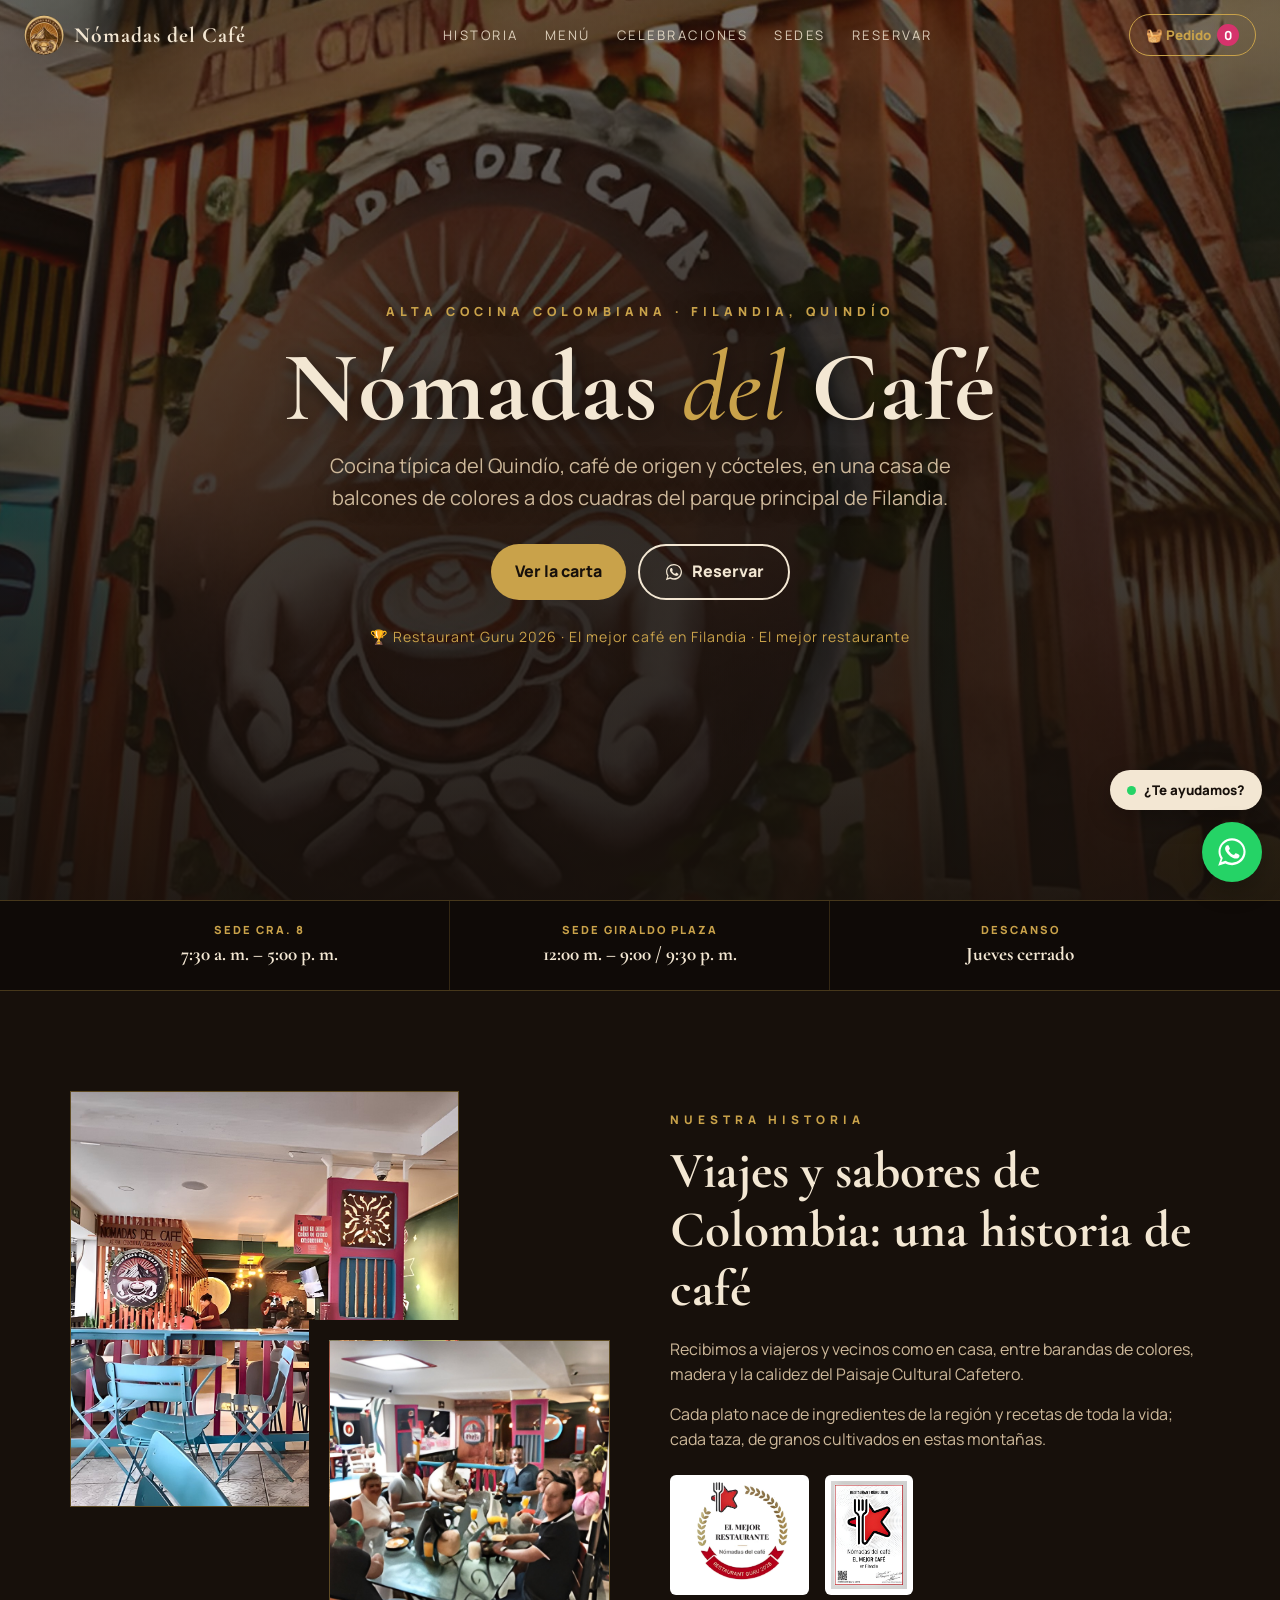
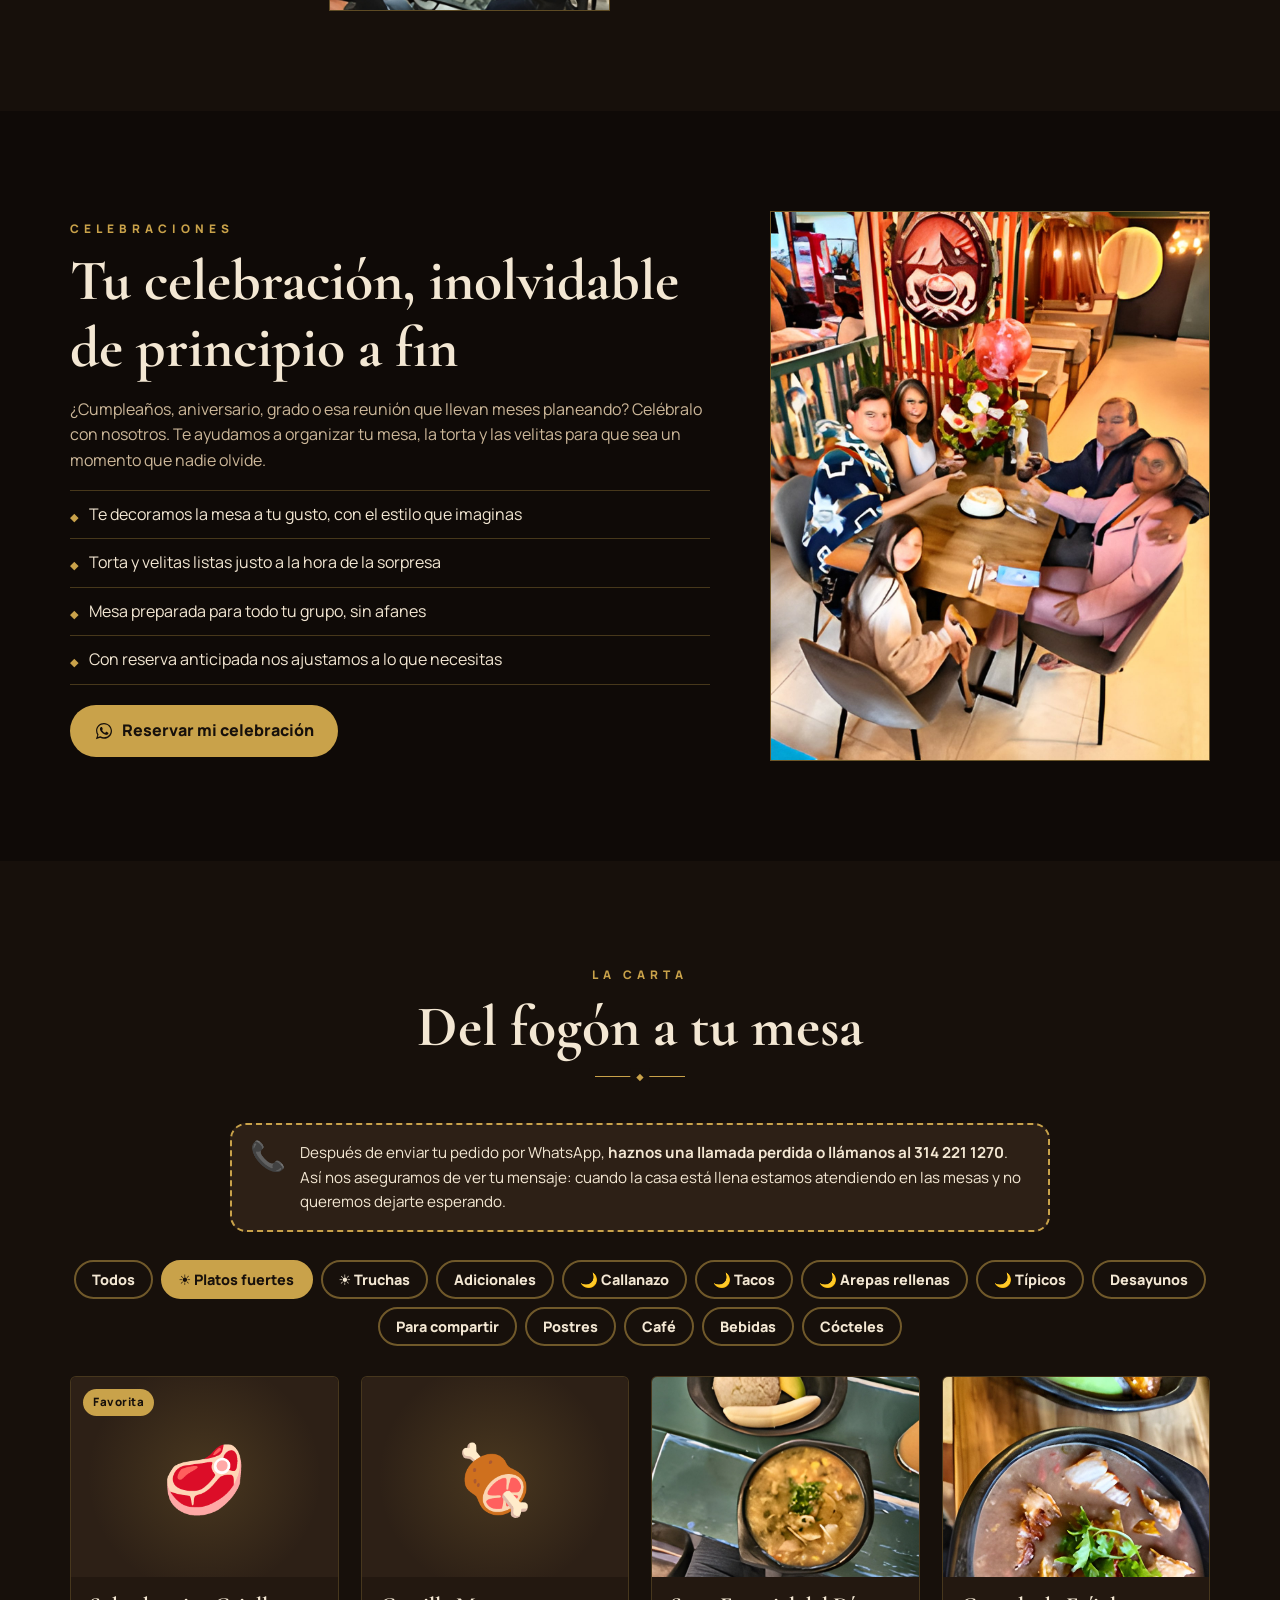
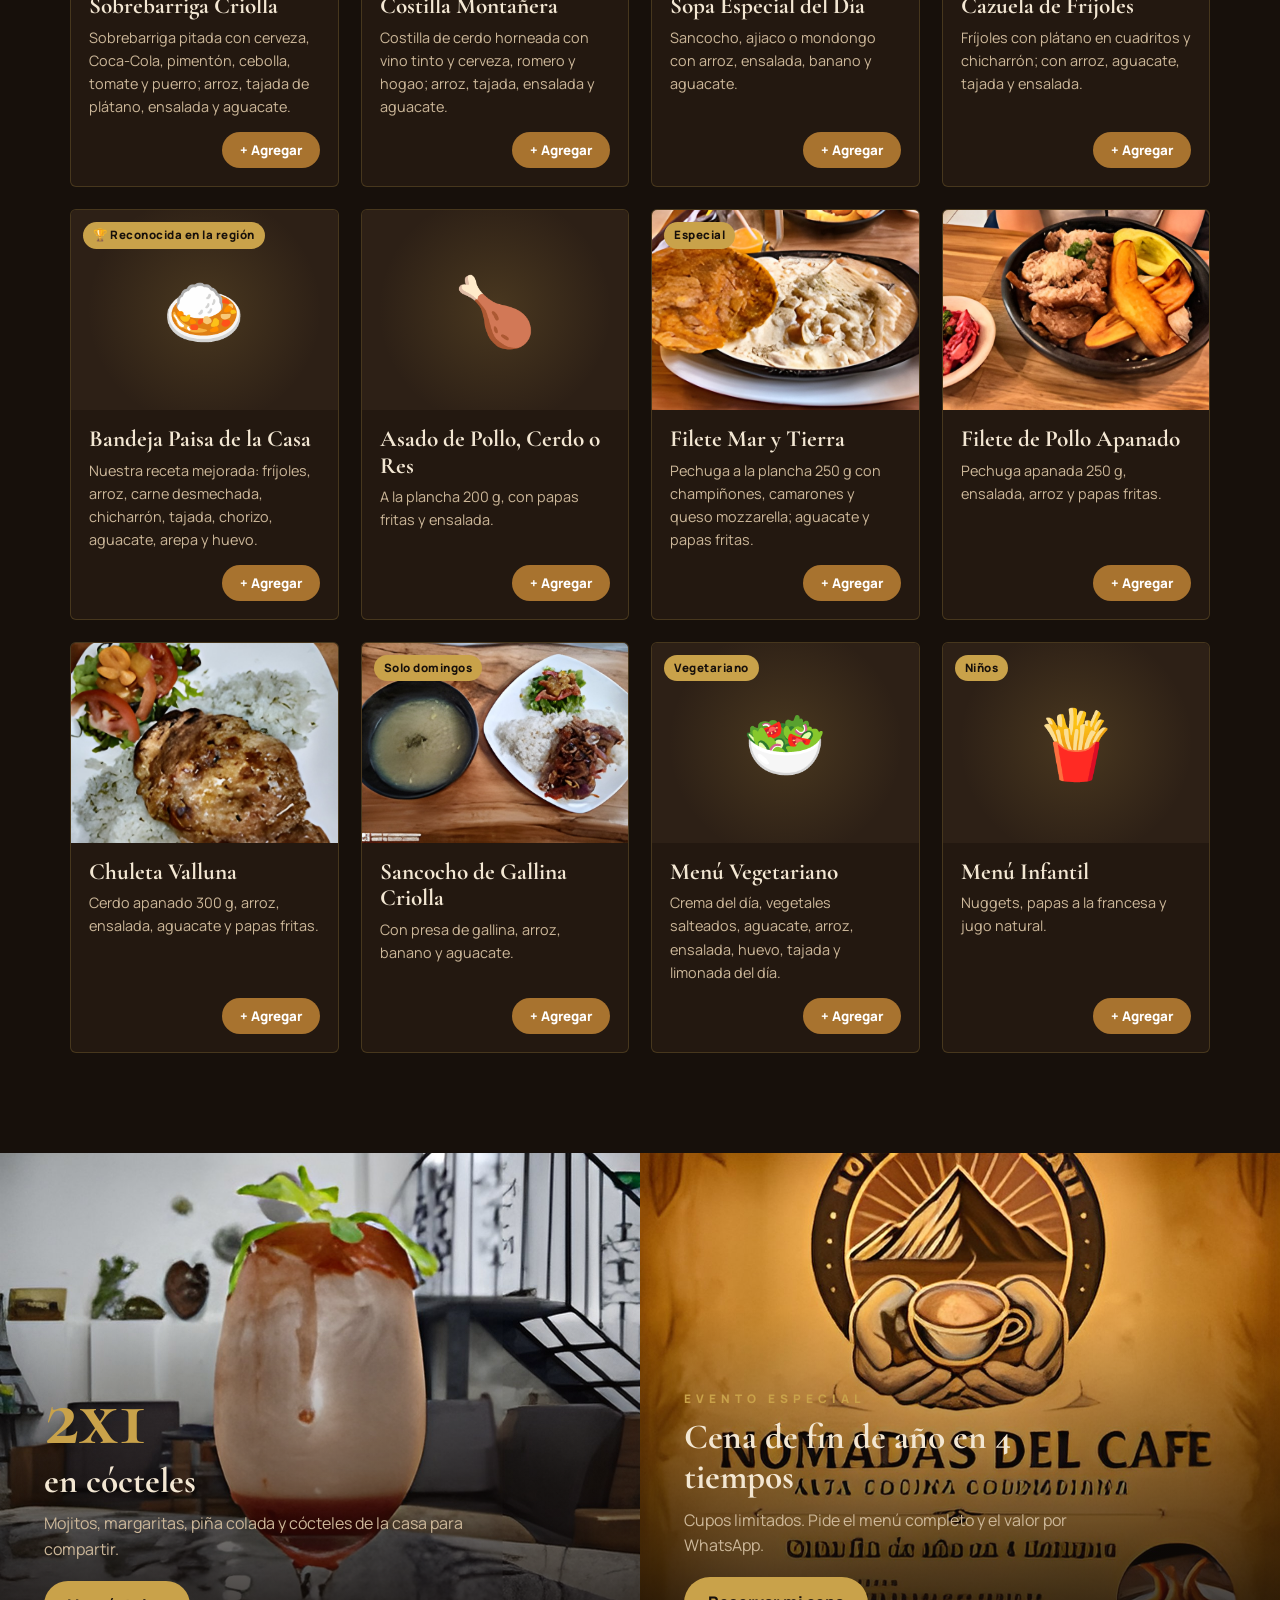
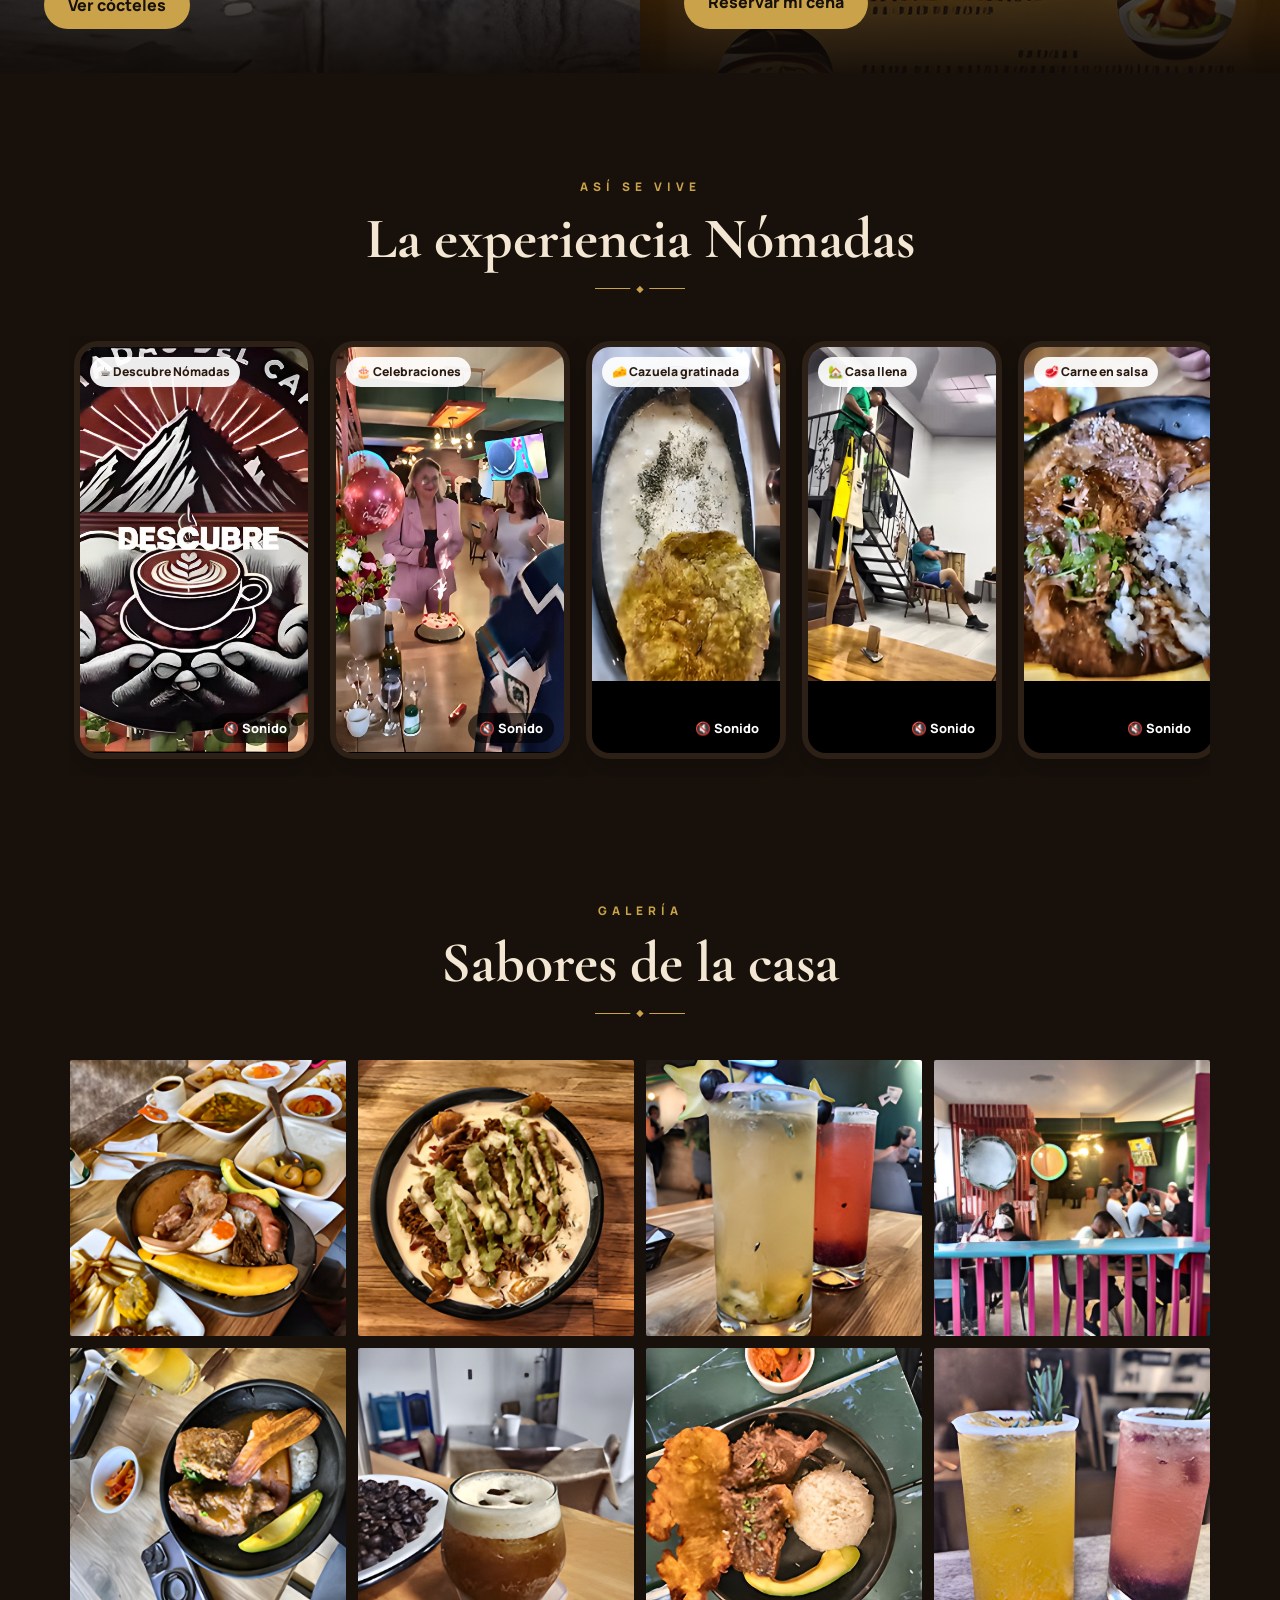
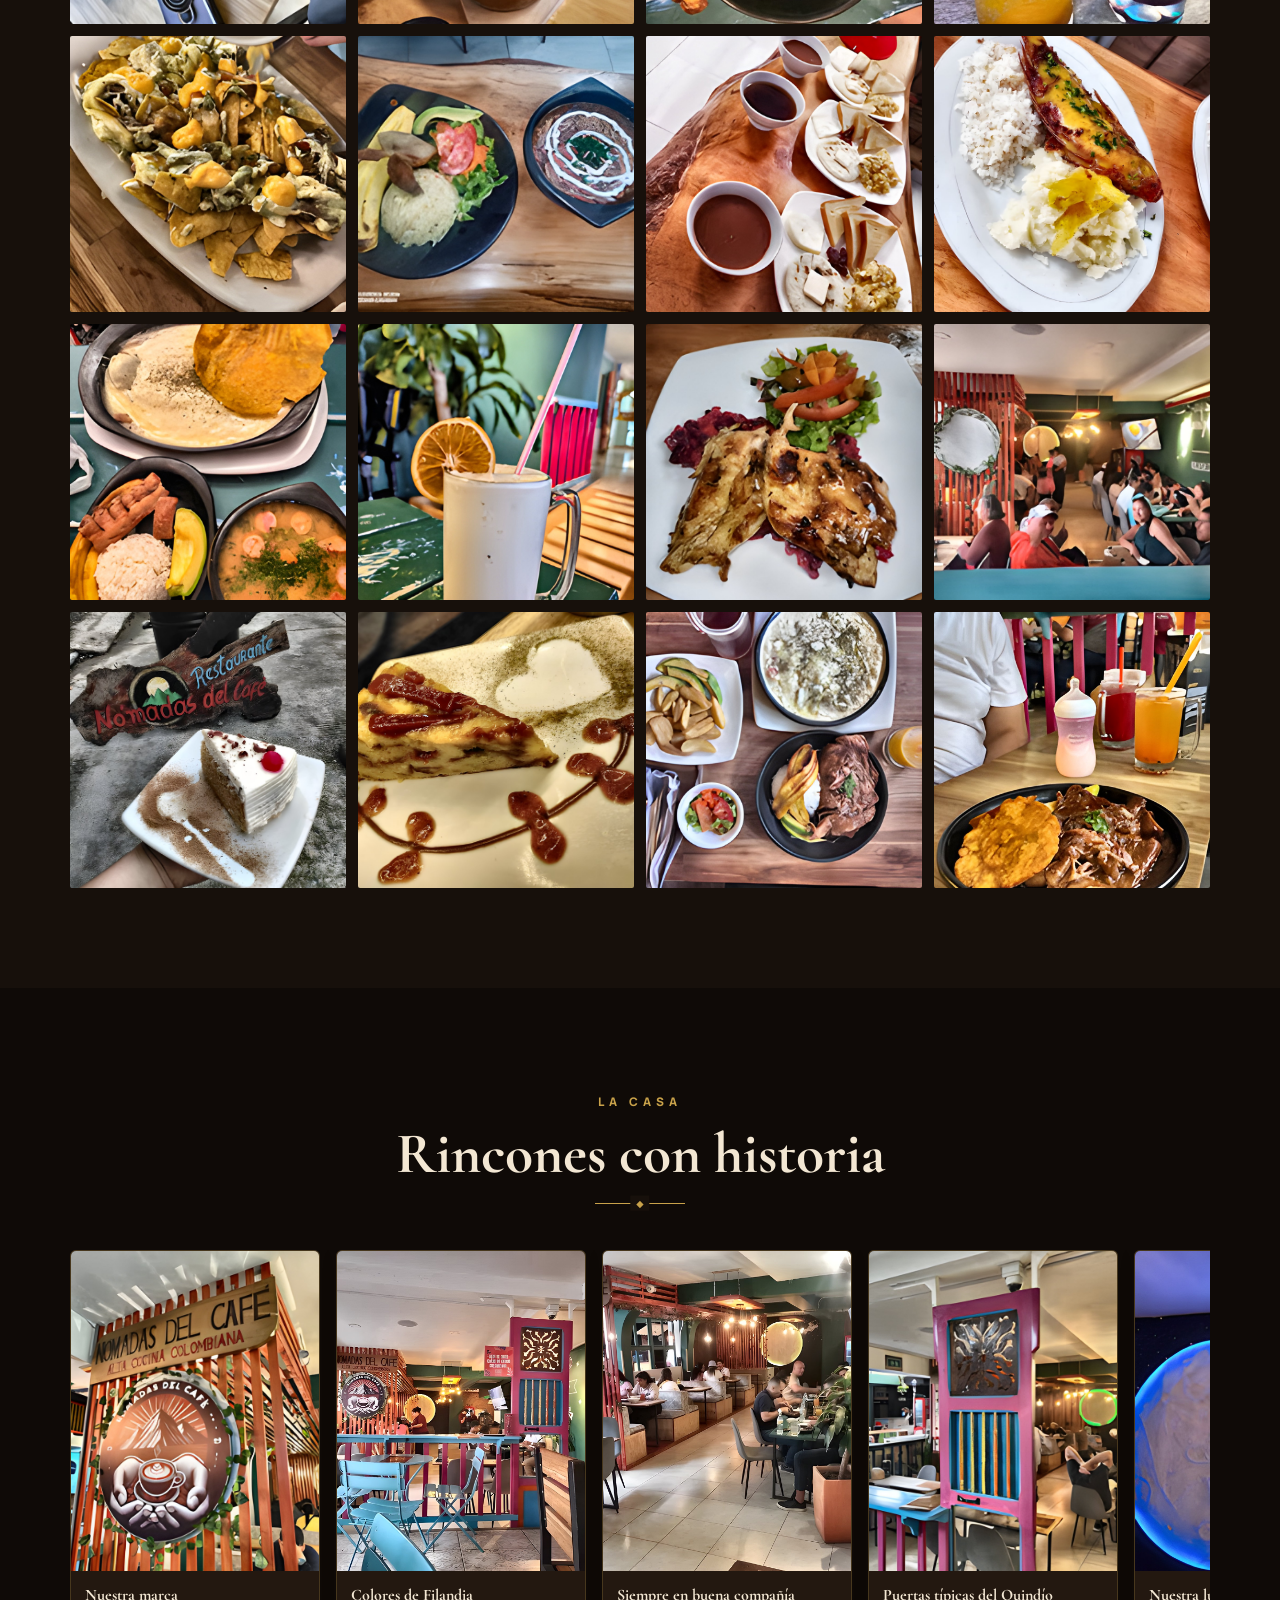
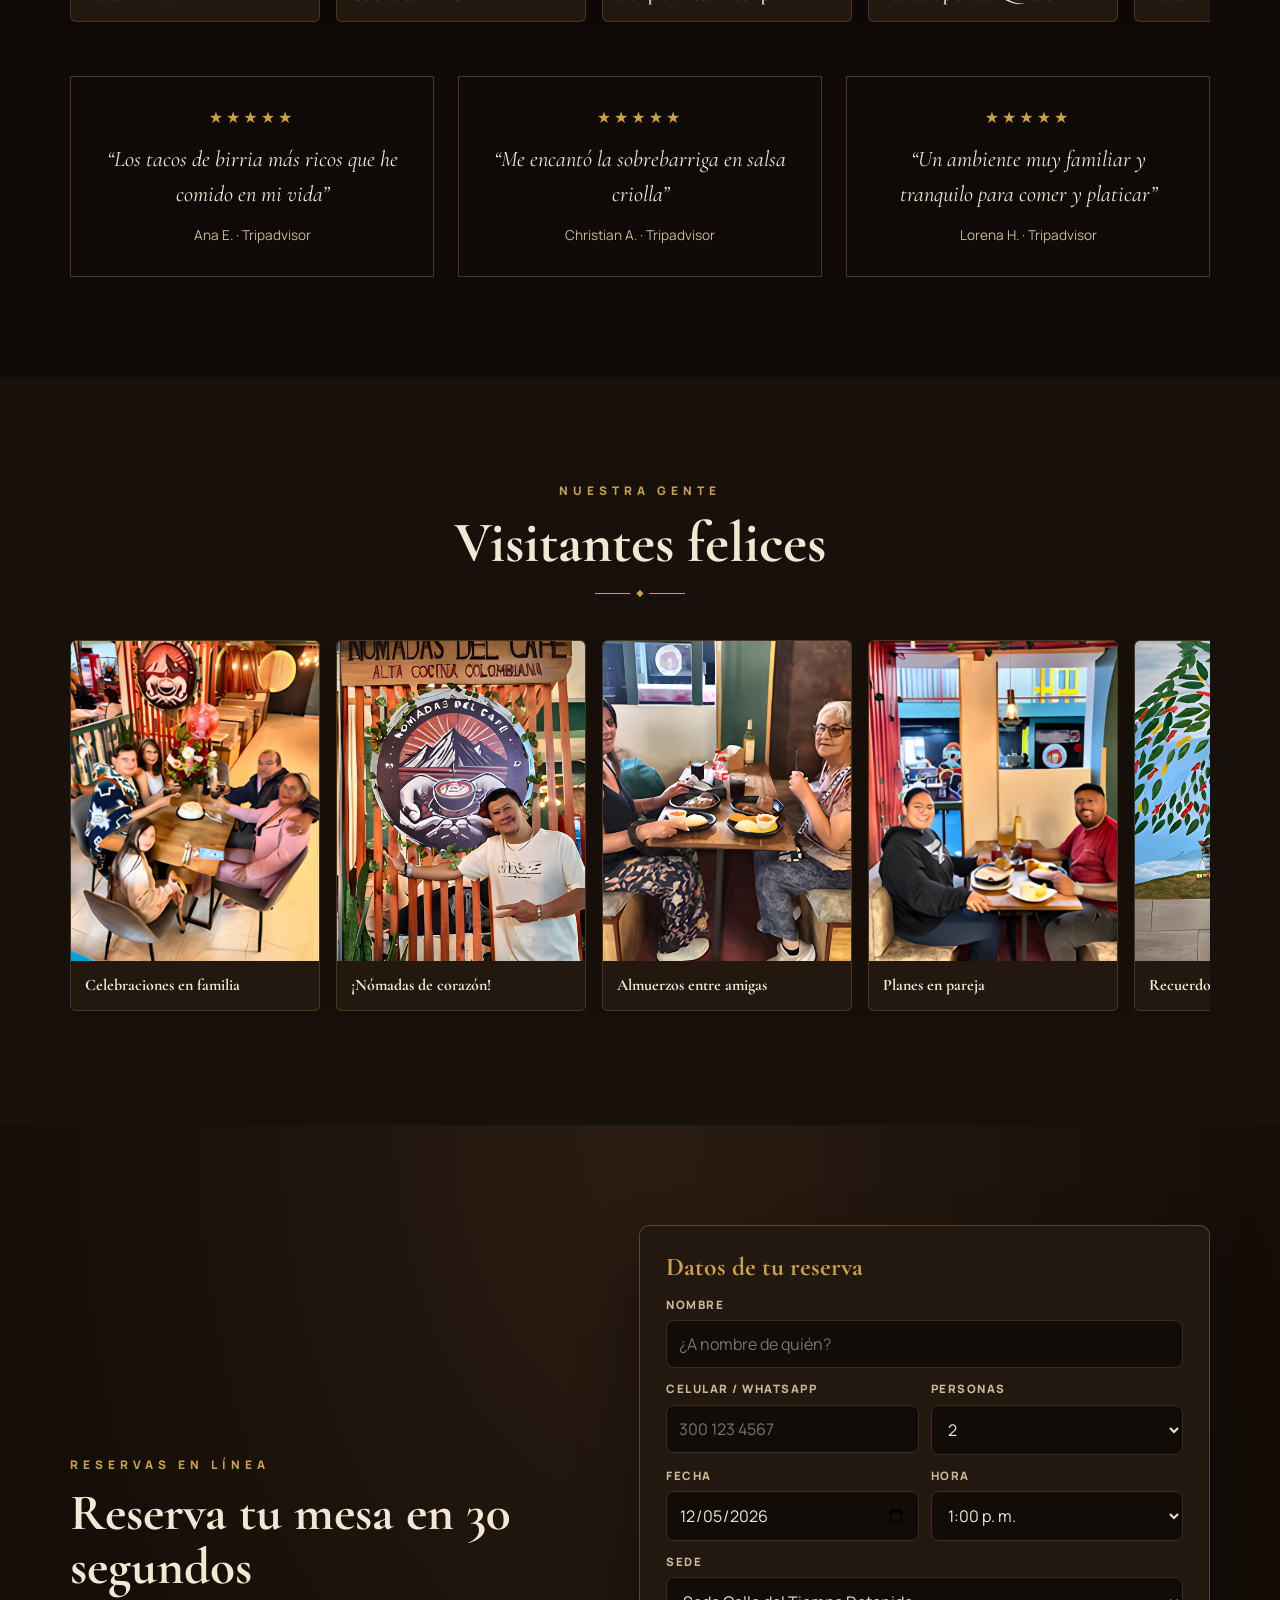
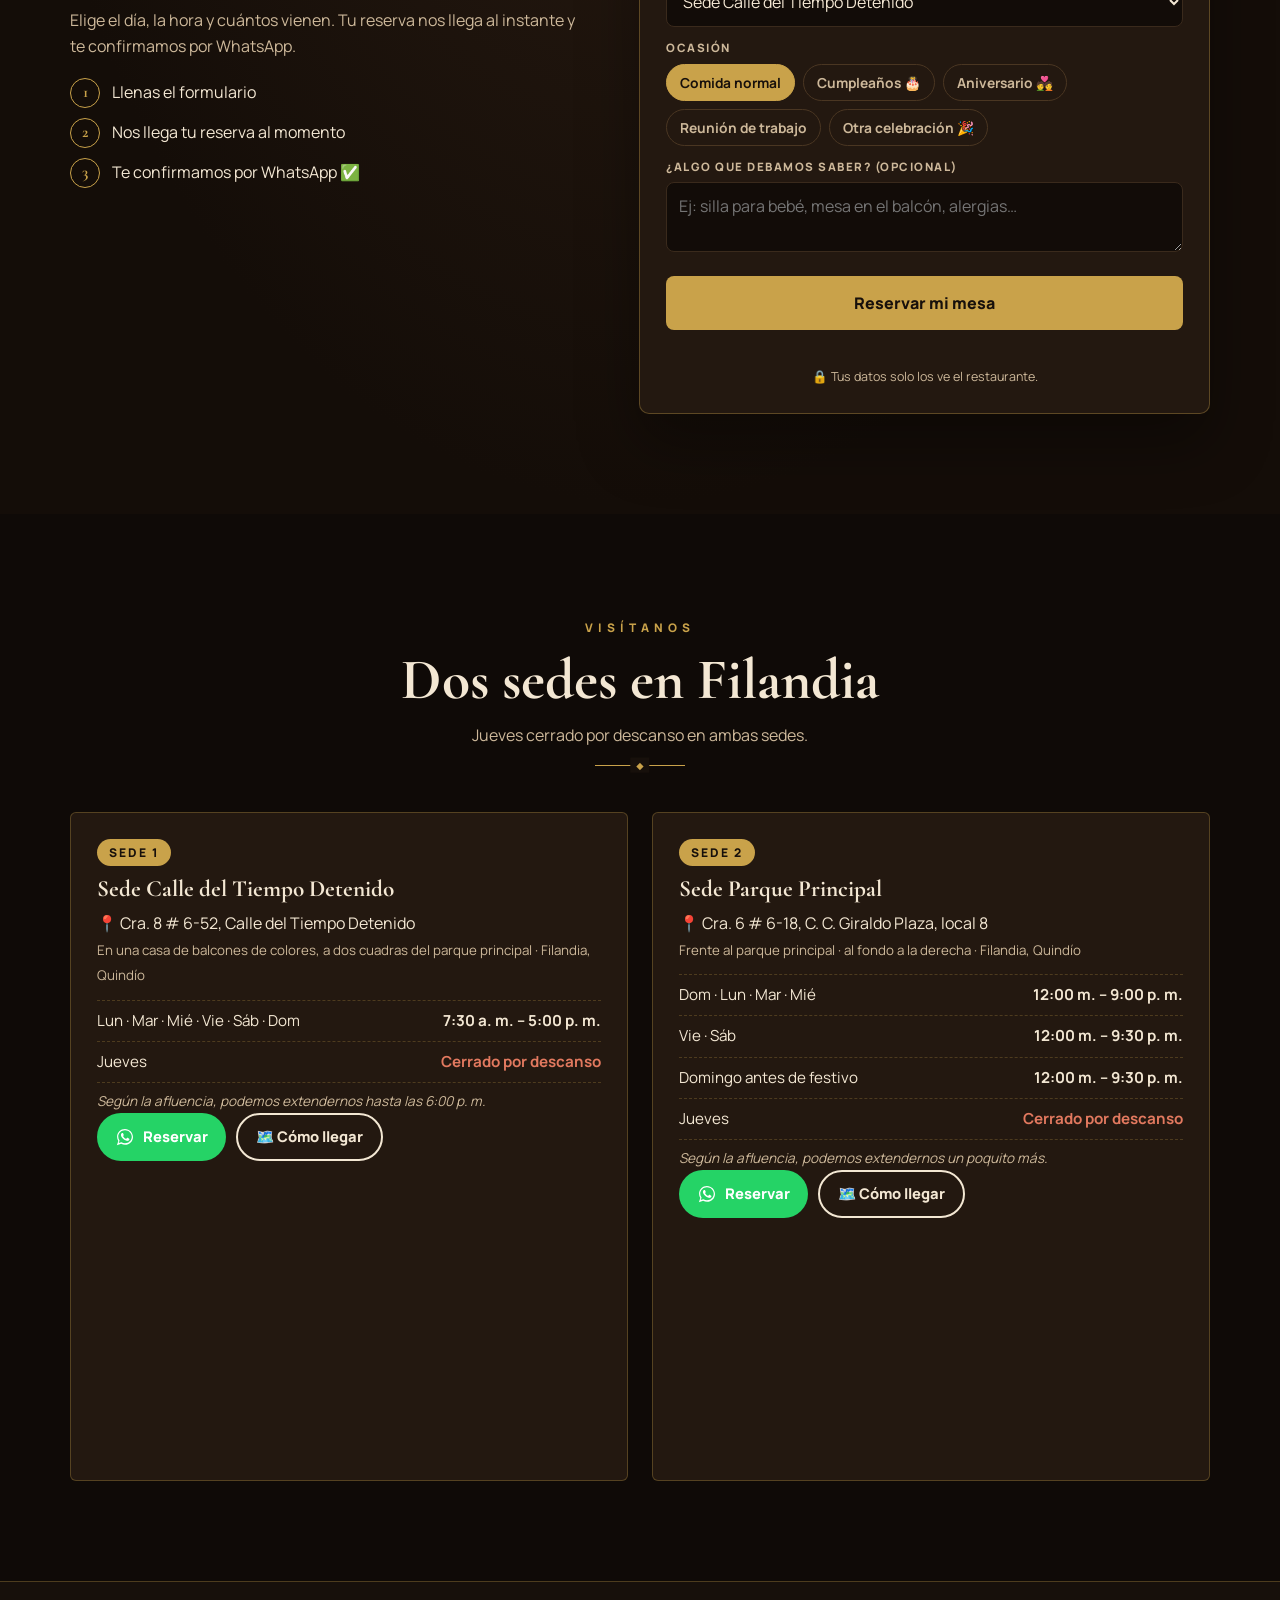
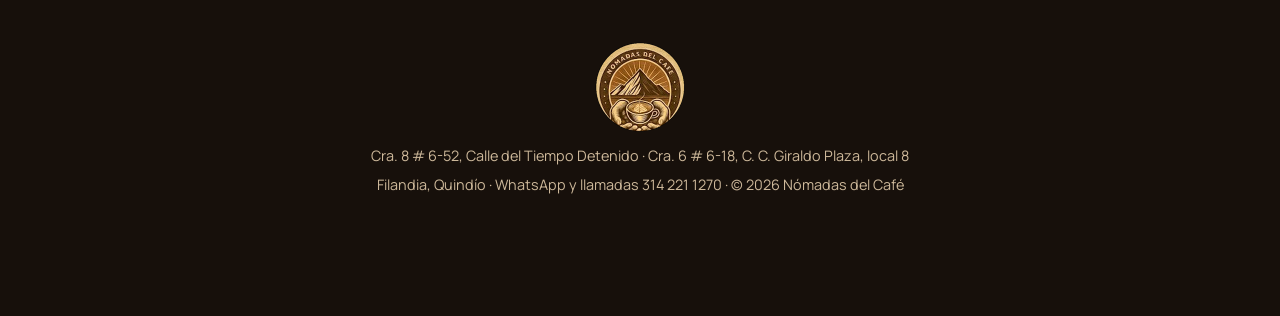
